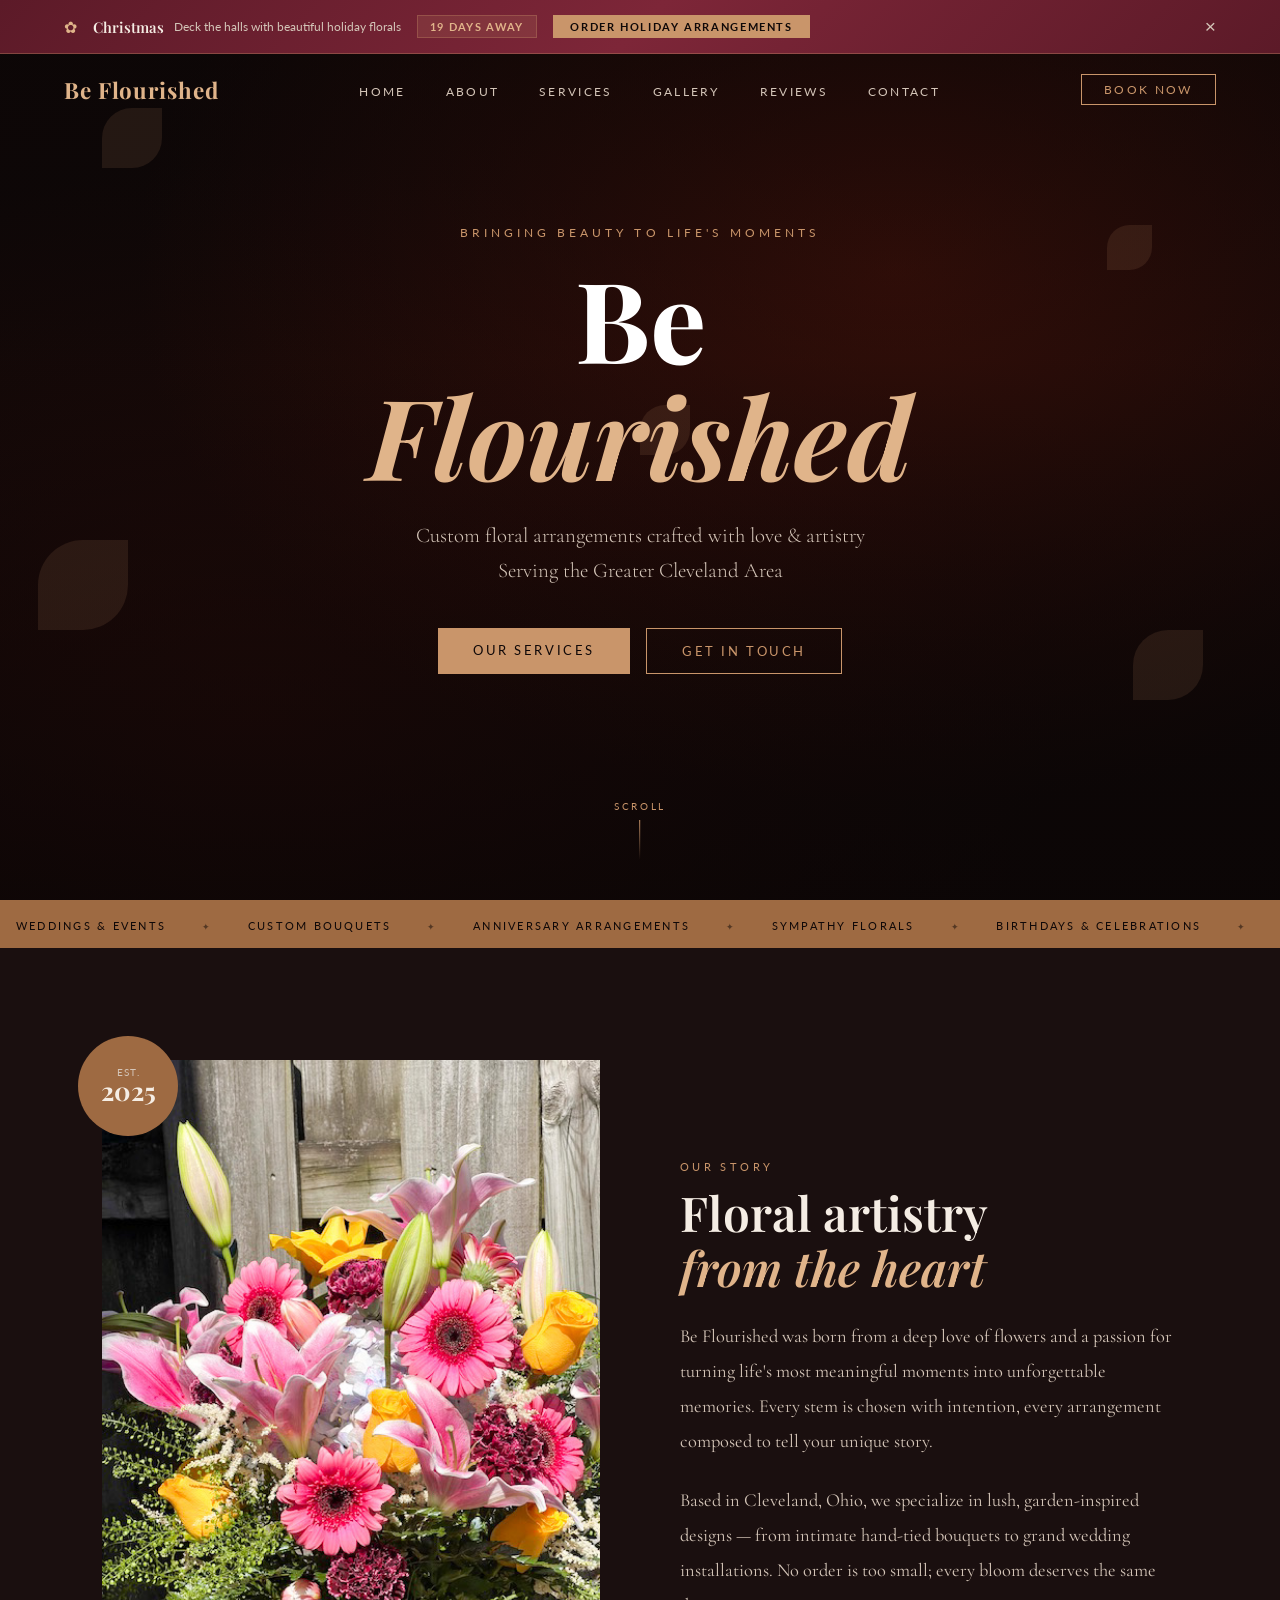
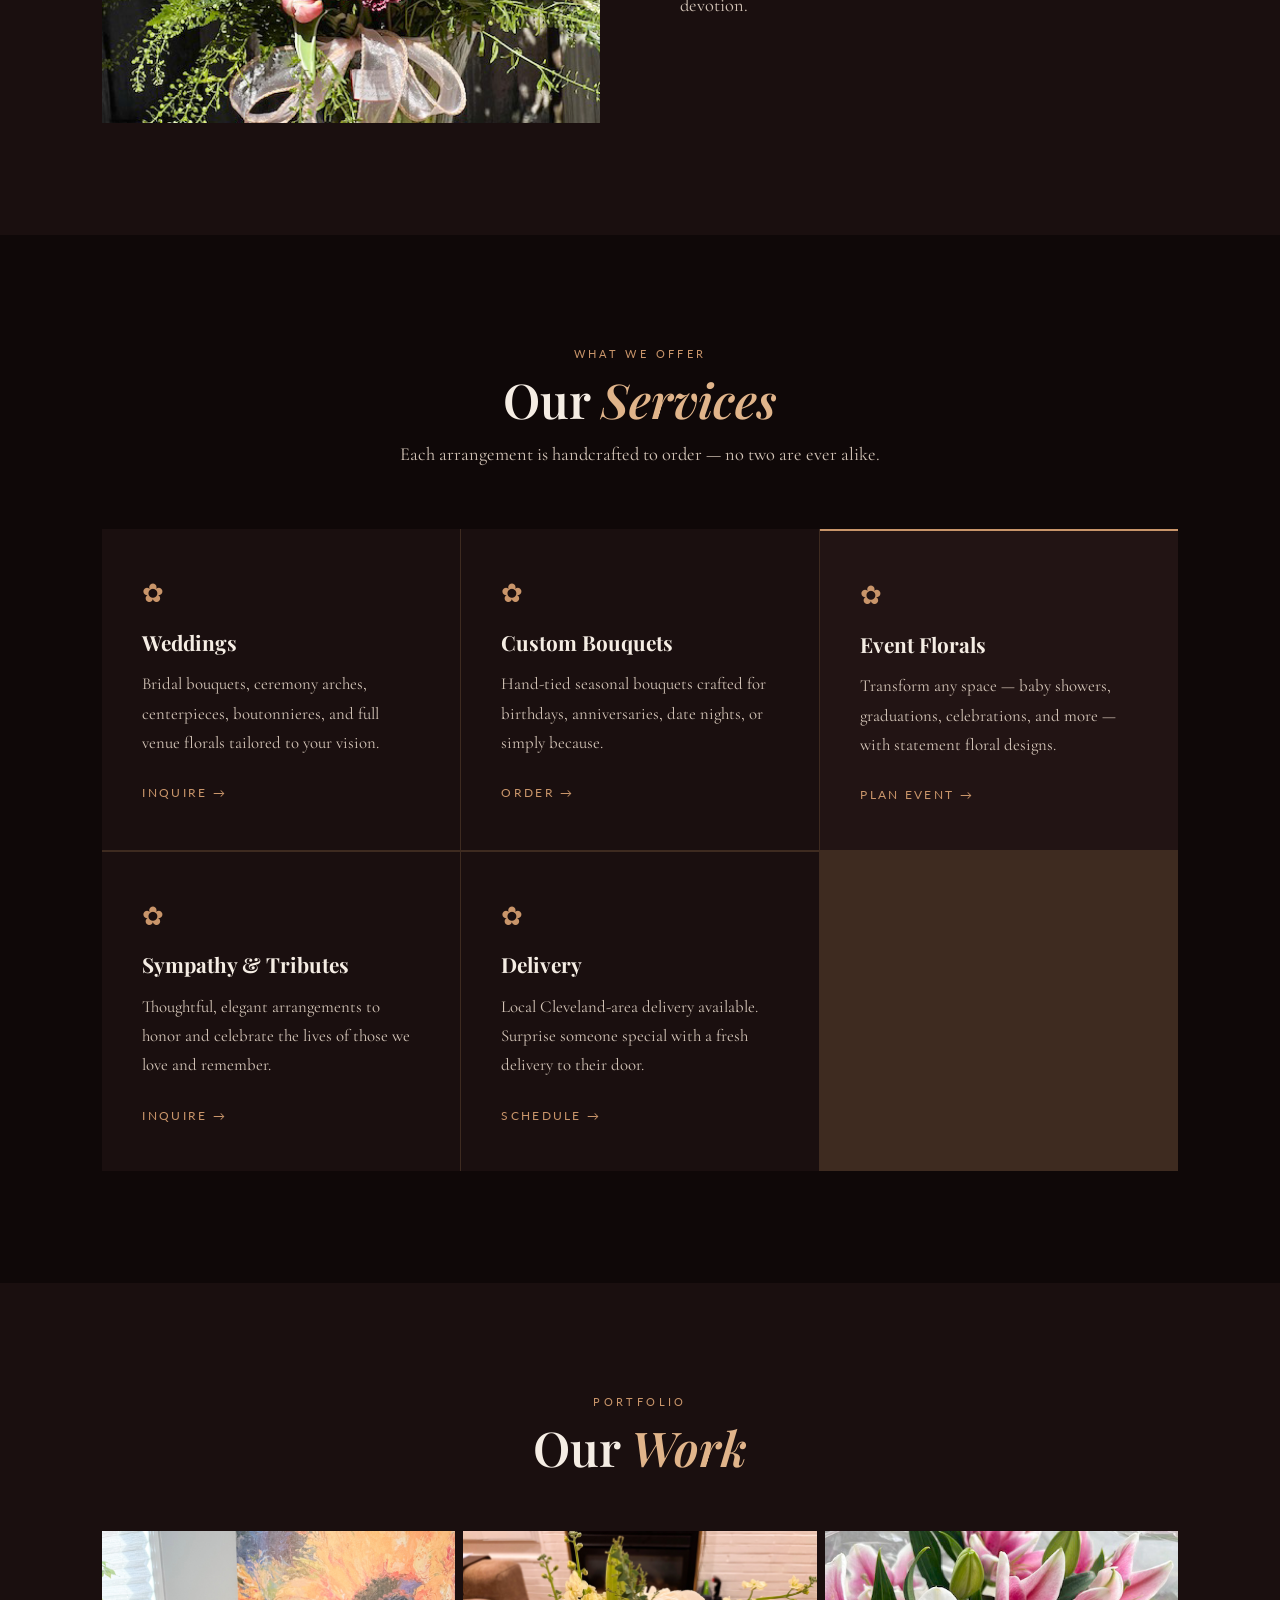
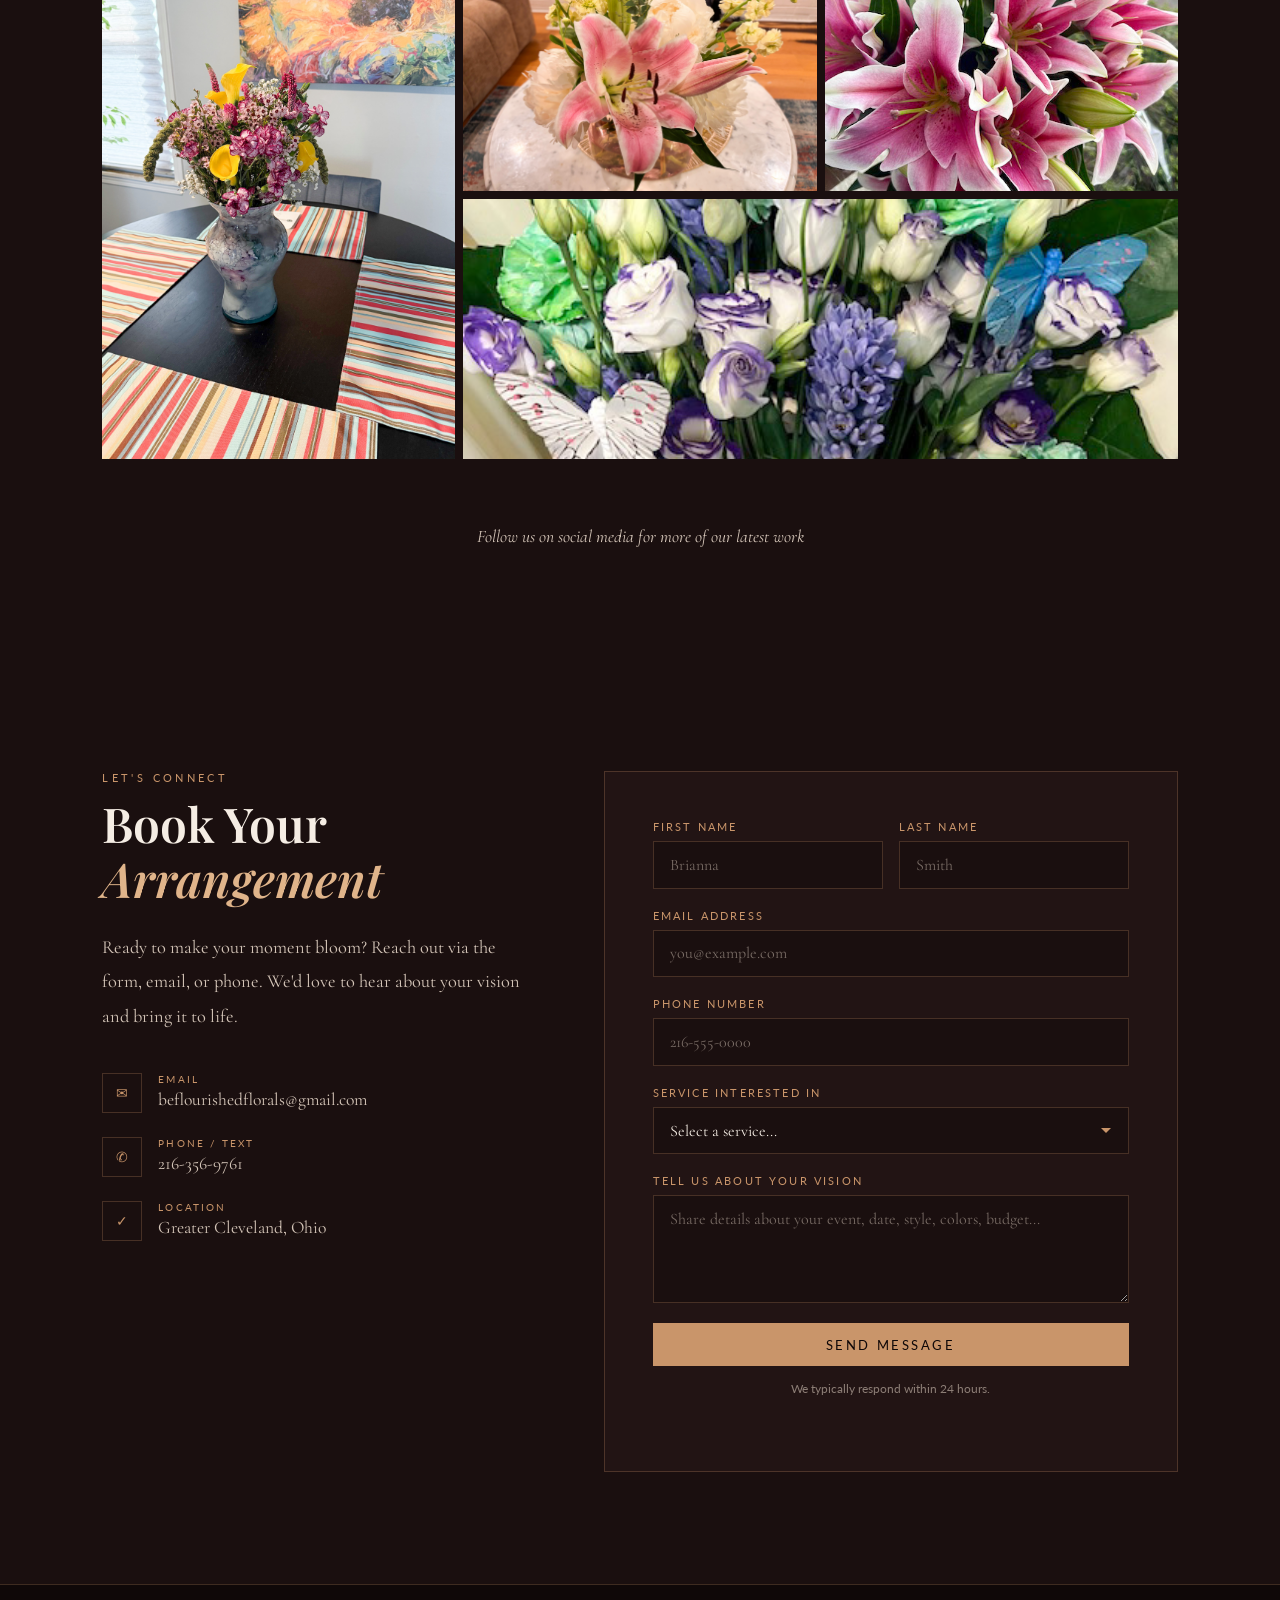
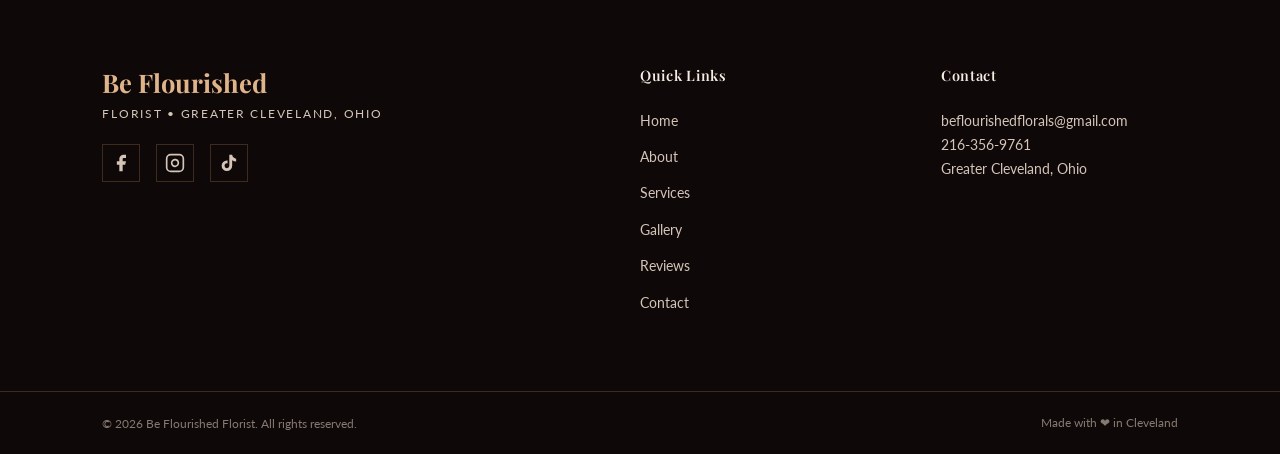
==== index.html @ 03f854ac "Use uploaded photos as image sources in index.html Replaces broken Google Drive URLs with direct rep" ====
<!DOCTYPE html>
<html lang="en">
<head>
  <meta charset="UTF-8" />
  <meta name="viewport" content="width=device-width, initial-scale=1.0" />
  <title>Be Flourished | Florist</title>
  <link rel="preconnect" href="https://fonts.googleapis.com" />
  <link rel="preconnect" href="https://fonts.gstatic.com" crossorigin />
  <link href="https://fonts.googleapis.com/css2?family=Playfair+Display:ital,wght@0,400;0,600;0,700;1,400;1,600&family=Cormorant+Garamond:ital,wght@0,300;0,400;0,500;1,300;1,400&family=Lato:wght@300;400&display=swap" rel="stylesheet" />
  <link rel="stylesheet" href="styles.css" />
</head>
<body>

  <!-- Seasonal Holiday Banner -->
  <div class="seasonal-banner" id="seasonalBanner">
    <div class="banner-inner">
      <span class="banner-bloom">&#10047;</span>
      <div class="banner-text">
        <strong class="banner-occasion" id="bannerOccasion"></strong>
        <span class="banner-tagline" id="bannerTagline"></span>
      </div>
      <span class="banner-countdown" id="bannerCountdown"></span>
      <a href="#contact" class="banner-cta" id="bannerCta">Order Now</a>
    </div>
    <button class="banner-dismiss" id="bannerDismiss" aria-label="Dismiss">&times;</button>
  </div>

  <!-- Navigation -->
  <nav class="nav" id="navbar">
    <div class="nav-logo">Be Flourished</div>
    <ul class="nav-links">
      <li><a href="#home">Home</a></li>
      <li><a href="#about">About</a></li>
      <li><a href="#services">Services</a></li>
      <li><a href="#gallery">Gallery</a></li>
      <li><a href="#reviews">Reviews</a></li>
      <li><a href="#contact">Contact</a></li>
    </ul>
    <a href="#contact" class="nav-cta">Book Now</a>
    <button class="nav-hamburger" id="hamburger" aria-label="Open menu">
      <span></span><span></span><span></span>
    </button>
  </nav>

  <!-- Mobile Menu -->
  <div class="mobile-menu" id="mobileMenu">
    <button class="mobile-close" id="mobileClose">&times;</button>
    <ul>
      <li><a href="#home" class="mobile-link">Home</a></li>
      <li><a href="#about" class="mobile-link">About</a></li>
      <li><a href="#services" class="mobile-link">Services</a></li>
      <li><a href="#gallery" class="mobile-link">Gallery</a></li>
      <li><a href="#reviews" class="mobile-link">Reviews</a></li>
      <li><a href="#contact" class="mobile-link">Contact</a></li>
    </ul>
    <a href="#contact" class="btn-primary mobile-link">Book Now</a>
  </div>

  <!-- Hero Section -->
  <section class="hero" id="home">
    <div class="hero-overlay"></div>
    <div class="hero-petals">
      <div class="petal p1"></div>
      <div class="petal p2"></div>
      <div class="petal p3"></div>
      <div class="petal p4"></div>
      <div class="petal p5"></div>
    </div>
    <div class="hero-content">
      <p class="hero-tagline">Bringing beauty to life's moments</p>
      <h1 class="hero-title">Be<br /><em>Flourished</em></h1>
      <p class="hero-sub">Custom floral arrangements crafted with love &amp; artistry<br />Serving the Greater Cleveland Area</p>
      <div class="hero-buttons">
        <a href="#services" class="btn-primary">Our Services</a>
        <a href="#contact" class="btn-outline">Get in Touch</a>
      </div>
    </div>
    <div class="hero-scroll">
      <span>Scroll</span>
      <div class="hero-scroll-line"></div>
    </div>
  </section>

  <!-- Marquee Banner -->
  <div class="marquee-wrap">
    <div class="marquee-track">
      <span>Weddings &amp; Events</span>
      <span class="marquee-dot">&#10022;</span>
      <span>Custom Bouquets</span>
      <span class="marquee-dot">&#10022;</span>
      <span>Anniversary Arrangements</span>
      <span class="marquee-dot">&#10022;</span>
      <span>Sympathy Florals</span>
      <span class="marquee-dot">&#10022;</span>
      <span>Birthdays &amp; Celebrations</span>
      <span class="marquee-dot">&#10022;</span>
      <span>Weddings &amp; Events</span>
      <span class="marquee-dot">&#10022;</span>
      <span>Custom Bouquets</span>
      <span class="marquee-dot">&#10022;</span>
      <span>Anniversary Arrangements</span>
      <span class="marquee-dot">&#10022;</span>
      <span>Sympathy Florals</span>
      <span class="marquee-dot">&#10022;</span>
      <span>Birthdays &amp; Celebrations</span>
      <span class="marquee-dot">&#10022;</span>
    </div>
  </div>

  <!-- About Section -->
  <section class="about" id="about">
    <div class="about-image-col">
      <div class="about-img-frame">
        <img
          src="IMG_8495.jpg"
          alt="Pink stargazer lily and white peonies centerpiece"
          loading="lazy"
        />
        <div class="about-img-accent"></div>
      </div>
      <div class="about-badge">
        <span class="badge-num">Est.</span>
        <span class="badge-year">2025</span>
      </div>
    </div>
    <div class="about-text-col">
      <p class="section-eyebrow">Our Story</p>
      <h2 class="section-title">Floral artistry<br /><em>from the heart</em></h2>
      <p class="about-body">
        Be Flourished was born from a deep love of flowers and a passion for turning life's most meaningful moments into unforgettable memories. Every stem is chosen with intention, every arrangement composed to tell your unique story.
      </p>
      <p class="about-body">
        Based in Cleveland, Ohio, we specialize in lush, garden-inspired designs — from intimate hand-tied bouquets to grand wedding installations. No order is too small; every bloom deserves the same devotion.
      </p>
    </div>
  </section>

  <!-- Services Section -->
  <section class="services" id="services">
    <div class="services-header">
      <p class="section-eyebrow">What We Offer</p>
      <h2 class="section-title">Our <em>Services</em></h2>
      <p class="services-subtitle">Each arrangement is handcrafted to order — no two are ever alike.</p>
    </div>
    <div class="services-grid">
      <div class="service-card">
        <div class="service-icon">&#10047;</div>
        <h3>Weddings</h3>
        <p>Bridal bouquets, ceremony arches, centerpieces, boutonnieres, and full venue florals tailored to your vision.</p>
        <a href="#contact" class="service-link">Inquire &rarr;</a>
      </div>
      <div class="service-card">
        <div class="service-icon">&#10047;</div>
        <h3>Custom Bouquets</h3>
        <p>Hand-tied seasonal bouquets crafted for birthdays, anniversaries, date nights, or simply because.</p>
        <a href="#contact" class="service-link">Order &rarr;</a>
      </div>
      <div class="service-card featured-card">
        <div class="service-icon">&#10047;</div>
        <h3>Event Florals</h3>
        <p>Transform any space — baby showers, graduations, celebrations, and more — with statement floral designs.</p>
        <a href="#contact" class="service-link">Plan Event &rarr;</a>
      </div>
      <div class="service-card">
        <div class="service-icon">&#10047;</div>
        <h3>Sympathy &amp; Tributes</h3>
        <p>Thoughtful, elegant arrangements to honor and celebrate the lives of those we love and remember.</p>
        <a href="#contact" class="service-link">Inquire &rarr;</a>
      </div>
      <div class="service-card">
        <div class="service-icon">&#10047;</div>
        <h3>Delivery</h3>
        <p>Local Cleveland-area delivery available. Surprise someone special with a fresh delivery to their door.</p>
        <a href="#contact" class="service-link">Schedule &rarr;</a>
      </div>
    </div>
  </section>

  <!-- Gallery Section -->
  <section class="gallery" id="gallery">
    <div class="gallery-header">
      <p class="section-eyebrow">Portfolio</p>
      <h2 class="section-title">Our <em>Work</em></h2>
    </div>
    <div class="gallery-grid">
      <div class="gallery-item gi-large">
        <img src="IMG_8777.jpg" alt="Beautiful floral arrangement" loading="lazy" />
        <div class="gallery-overlay"><span>Custom Arrangement</span></div>
      </div>
      <div class="gallery-item">
        <img src="IMG_0284.jpg" alt="Beautiful floral arrangement" loading="lazy" />
        <div class="gallery-overlay"><span>Custom Bouquet</span></div>
      </div>
      <div class="gallery-item">
        <img src="IMG_8448.jpg" alt="Beautiful floral arrangement" loading="lazy" />
        <div class="gallery-overlay"><span>Custom Arrangement</span></div>
      </div>
      <div class="gallery-item gi-wide">
        <img src="IMG_8155.jpg" alt="Beautiful floral arrangement" loading="lazy" />
        <div class="gallery-overlay"><span>Event Florals</span></div>
      </div>
      <div class="gallery-item">
        <img src="https://images.unsplash.com/photo-1490750967868-88df5691cc17?w=600&q=80" alt="Elegant rose bouquet" loading="lazy" />
        <div class="gallery-overlay"><span>Rose Bouquet</span></div>
      </div>
      <div class="gallery-item">
        <img src="https://images.unsplash.com/photo-1453728013993-6d66e9c9123a?w=600&q=80" alt="Seasonal floral arrangement" loading="lazy" />
        <div class="gallery-overlay"><span>Seasonal Florals</span></div>
      </div>
    </div>
    <p class="gallery-cta-text">Follow us on social media for more of our latest work</p>
  </section>

  <!-- Reviews Section — hidden until JSONbin returns ≥1 review -->
  <section class="reviews-section" id="reviews" style="display:none">
    <div class="reviews-section-header">
      <p class="section-eyebrow">From Our Customers</p>
      <h2 class="section-title">What Our Customers <em>Say</em></h2>
    </div>
    <div class="reviews-loading" id="reviewsLoading">Loading reviews...</div>
    <div class="reviews-pub-grid" id="reviewsGrid"></div>
  </section>


  <!-- Contact Section -->
  <section class="contact" id="contact">
    <div class="contact-left">
      <p class="section-eyebrow">Let's Connect</p>
      <h2 class="section-title">Book Your<br /><em>Arrangement</em></h2>
      <p class="contact-body">
        Ready to make your moment bloom? Reach out via the form, email, or phone. We'd love to hear about your vision and bring it to life.
      </p>
      <div class="contact-info">
        <div class="contact-item">
          <div class="contact-icon">&#9993;</div>
          <div>
            <span class="contact-label">Email</span>
            <a href="mailto:beflourishedflorals@gmail.com" class="contact-value">beflourishedflorals@gmail.com</a>
          </div>
        </div>
        <div class="contact-item">
          <div class="contact-icon">&#9990;</div>
          <div>
            <span class="contact-label">Phone / Text</span>
            <a href="tel:2163569761" class="contact-value">216-356-9761</a>
          </div>
        </div>
        <div class="contact-item">
          <div class="contact-icon">&#10003;</div>
          <div>
            <span class="contact-label">Location</span>
            <span class="contact-value">Greater Cleveland, Ohio</span>
          </div>
        </div>
      </div>
    </div>
    <div class="contact-right">
      <form class="contact-form" id="contactForm" data-formspree-id="xeevnpgd">
        <div class="form-row">
          <div class="form-group">
            <label for="firstName">First Name</label>
            <input type="text" id="firstName" name="firstName" placeholder="Brianna" required />
          </div>
          <div class="form-group">
            <label for="lastName">Last Name</label>
            <input type="text" id="lastName" name="lastName" placeholder="Smith" required />
          </div>
        </div>
        <div class="form-group">
          <label for="email">Email Address</label>
          <input type="email" id="email" name="email" placeholder="you@example.com" required />
        </div>
        <div class="form-group">
          <label for="phone">Phone Number</label>
          <input type="tel" id="phone" name="phone" placeholder="216-555-0000" />
        </div>
        <div class="form-group">
          <label for="service">Service Interested In</label>
          <select id="service" name="service">
            <option value="">Select a service...</option>
            <option>Wedding Florals</option>
            <option>Custom Bouquet</option>
            <option>Event Florals</option>
            <option>Sympathy &amp; Tributes</option>
            <option>Delivery</option>
            <option>Other</option>
          </select>
        </div>
        <div class="form-group">
          <label for="message">Tell Us About Your Vision</label>
          <textarea id="message" name="message" rows="4" placeholder="Share details about your event, date, style, colors, budget..."></textarea>
        </div>
        <button type="submit" class="btn-primary btn-full" id="submitBtn">Send Message</button>
        <p class="form-note">We typically respond within 24 hours.</p>
        <p class="form-error" id="formError"></p>
      </form>
      <div class="form-success" id="formSuccess">
        <div class="success-icon">&#10003;</div>
        <h3>Message Sent!</h3>
        <p>Thank you for reaching out. We'll be in touch within 24 hours to discuss your beautiful arrangement.</p>
      </div>
    </div>
  </section>

  <!-- Footer -->
  <footer class="footer">
    <div class="footer-top">
      <div class="footer-brand">
        <div class="footer-logo">Be Flourished</div>
        <p class="footer-tagline">Florist &bull; Greater Cleveland, Ohio</p>
        <div class="footer-social">
          <a href="https://www.facebook.com/share/1awDu8sUa6/?mibextid=wwXIfr" target="_blank" rel="noopener" aria-label="Facebook">
            <svg viewBox="0 0 24 24" fill="currentColor" width="20" height="20"><path d="M18 2h-3a5 5 0 0 0-5 5v3H7v4h3v8h4v-8h3l1-4h-4V7a1 1 0 0 1 1-1h3z"/></svg>
          </a>
          <a href="https://www.instagram.com/beflourishedflorals" target="_blank" rel="noopener" aria-label="Instagram">
            <svg viewBox="0 0 24 24" fill="none" stroke="currentColor" stroke-width="2" width="20" height="20"><rect x="2" y="2" width="20" height="20" rx="5" ry="5"/><path d="M16 11.37A4 4 0 1 1 12.63 8 4 4 0 0 1 16 11.37z"/><line x1="17.5" y1="6.5" x2="17.51" y2="6.5"/></svg>
          </a>
          <a href="https://www.tiktok.com/@beflourishedflorals?_r=1&_t=ZP-95okOSLj86Y" target="_blank" rel="noopener" aria-label="TikTok">
            <svg viewBox="0 0 24 24" fill="currentColor" width="20" height="20"><path d="M19.59 6.69a4.83 4.83 0 0 1-3.77-4.25V2h-3.45v13.67a2.89 2.89 0 0 1-2.88 2.5 2.89 2.89 0 0 1-2.89-2.89 2.89 2.89 0 0 1 2.89-2.89c.28 0 .54.04.79.1V9.01a6.33 6.33 0 0 0-.79-.05 6.34 6.34 0 0 0-6.34 6.34 6.34 6.34 0 0 0 6.34 6.34 6.34 6.34 0 0 0 6.33-6.34V8.69a8.18 8.18 0 0 0 4.78 1.52V6.75a4.85 4.85 0 0 1-1.01-.06z"/></svg>
          </a>
        </div>
      </div>
      <div class="footer-links">
        <h4>Quick Links</h4>
        <ul>
          <li><a href="#home">Home</a></li>
          <li><a href="#about">About</a></li>
          <li><a href="#services">Services</a></li>
          <li><a href="#gallery">Gallery</a></li>
          <li><a href="#reviews">Reviews</a></li>
          <li><a href="#contact">Contact</a></li>
        </ul>
      </div>
      <div class="footer-contact">
        <h4>Contact</h4>
        <p><a href="mailto:beflourishedflorals@gmail.com">beflourishedflorals@gmail.com</a></p>
        <p><a href="tel:2163569761">216-356-9761</a></p>
        <p>Greater Cleveland, Ohio</p>
      </div>
    </div>
    <div class="footer-bottom">
      <p>&copy; 2026 Be Flourished Florist. All rights reserved.</p>
      <p>Made with &#10084; in Cleveland</p>
    </div>
  </footer>

  <script src="script.js"></script>
</body>
</html>
---- styles.css ----
/* ============================================================
   BE FLOURISHED — Florist Website
   Color palette from business card: dark moody background,
   rose-gold/copper accents, warm cream text
   ============================================================ */

:root {
  --bg:        #0f0808;
  --bg2:       #1a0f0f;
  --bg3:       #221414;
  --gold:      #c9956a;
  --gold-lt:   #e0b48a;
  --gold-dk:   #9e6a42;
  --cream:     #f5ede4;
  --cream-dk:  #d4c5b8;
  --white:     #ffffff;
  --border:    rgba(201,149,106,0.25);
  --radius:    4px;
  --transition: 0.35s ease;
}

*, *::before, *::after { box-sizing: border-box; margin: 0; padding: 0; }

html { scroll-behavior: smooth; }

body {
  font-family: 'Lato', sans-serif;
  background: var(--bg);
  color: var(--cream);
  overflow-x: hidden;
}

img { display: block; width: 100%; height: 100%; object-fit: cover; }

a { color: inherit; text-decoration: none; }

/* ── Typography helpers ── */
.section-eyebrow {
  font-family: 'Lato', sans-serif;
  font-size: 0.7rem;
  font-weight: 400;
  letter-spacing: 0.3em;
  text-transform: uppercase;
  color: var(--gold);
  margin-bottom: 0.75rem;
}

.section-title {
  font-family: 'Playfair Display', serif;
  font-size: clamp(2rem, 4vw, 3rem);
  font-weight: 600;
  color: var(--cream);
  line-height: 1.15;
}

.section-title em {
  font-style: italic;
  color: var(--gold-lt);
}

/* ── Buttons ── */
.btn-primary {
  display: inline-block;
  padding: 0.85rem 2.2rem;
  background: var(--gold);
  color: var(--bg);
  font-family: 'Lato', sans-serif;
  font-size: 0.8rem;
  font-weight: 400;
  letter-spacing: 0.2em;
  text-transform: uppercase;
  border: none;
  cursor: pointer;
  transition: background var(--transition), transform var(--transition);
}

.btn-primary:hover {
  background: var(--gold-lt);
  transform: translateY(-2px);
}

.btn-outline {
  display: inline-block;
  padding: 0.85rem 2.2rem;
  border: 1px solid var(--gold);
  color: var(--gold);
  font-family: 'Lato', sans-serif;
  font-size: 0.8rem;
  font-weight: 400;
  letter-spacing: 0.2em;
  text-transform: uppercase;
  transition: background var(--transition), color var(--transition), transform var(--transition);
}

.btn-outline:hover {
  background: var(--gold);
  color: var(--bg);
  transform: translateY(-2px);
}

.btn-full { width: 100%; text-align: center; }

/* ============================================================
   SEASONAL HOLIDAY BANNER
   ============================================================ */
.seasonal-banner {
  position: fixed;
  top: -70px;
  left: 0; right: 0;
  z-index: 110;
  height: 54px;
  background: linear-gradient(135deg, #5c1a28 0%, #7d2638 50%, #5c1a28 100%);
  border-bottom: 1px solid rgba(201,149,106,0.35);
  display: flex;
  align-items: center;
  justify-content: space-between;
  padding: 0 5%;
  transition: top 0.5s cubic-bezier(0.34, 1.56, 0.64, 1);
}

.seasonal-banner.show { top: 0; }

/* When banner is visible, push nav down */
.has-banner .nav { top: 54px; }

.banner-inner {
  display: flex;
  align-items: center;
  gap: 1rem;
  flex: 1;
  overflow: hidden;
}

.banner-bloom {
  color: var(--gold-lt);
  font-size: 1rem;
  flex-shrink: 0;
  animation: gentlePulse 3s ease-in-out infinite;
}

@keyframes gentlePulse {
  0%, 100% { transform: scale(1); opacity: 1; }
  50%       { transform: scale(1.2); opacity: 0.8; }
}

.banner-text {
  display: flex;
  align-items: center;
  gap: 0.6rem;
  overflow: hidden;
  white-space: nowrap;
}

.banner-occasion {
  font-family: 'Playfair Display', serif;
  font-size: 0.92rem;
  font-weight: 600;
  color: var(--cream);
}

.banner-tagline {
  font-size: 0.75rem;
  color: var(--cream-dk);
  white-space: nowrap;
}

.banner-countdown {
  font-size: 0.7rem;
  font-weight: 700;
  letter-spacing: 0.12em;
  text-transform: uppercase;
  color: var(--gold-lt);
  background: rgba(201,149,106,0.15);
  padding: 0.25rem 0.75rem;
  border: 1px solid rgba(201,149,106,0.3);
  white-space: nowrap;
  flex-shrink: 0;
}

.banner-cta {
  display: inline-block;
  padding: 0.3rem 1.1rem;
  background: var(--gold);
  color: var(--bg);
  font-size: 0.68rem;
  font-weight: 700;
  letter-spacing: 0.15em;
  text-transform: uppercase;
  white-space: nowrap;
  flex-shrink: 0;
  transition: background 0.2s;
}
.banner-cta:hover { background: var(--gold-lt); }

.banner-dismiss {
  background: none;
  border: none;
  color: var(--cream-dk);
  font-size: 1.2rem;
  cursor: pointer;
  padding: 0 0 0 1rem;
  line-height: 1;
  flex-shrink: 0;
  transition: color 0.2s;
}
.banner-dismiss:hover { color: var(--cream); }

@media (max-width: 600px) {
  .banner-tagline { display: none; }
  .banner-text { gap: 0; }
  .seasonal-banner { padding: 0 4%; gap: 0.5rem; }
  .banner-inner { gap: 0.6rem; }
}

/* ============================================================
   NAV
   ============================================================ */
.nav {
  position: fixed;
  top: 0; left: 0; right: 0;
  z-index: 100;
  display: flex;
  align-items: center;
  justify-content: space-between;
  padding: 1.25rem 5%;
  transition: background 0.4s, padding 0.4s, box-shadow 0.4s;
}

.nav.scrolled {
  background: rgba(10,5,5,0.95);
  backdrop-filter: blur(12px);
  padding: 0.9rem 5%;
  box-shadow: 0 2px 30px rgba(0,0,0,0.6);
}

.nav-logo {
  font-family: 'Playfair Display', serif;
  font-size: 1.4rem;
  font-weight: 700;
  color: var(--gold-lt);
  letter-spacing: 0.04em;
}

.nav-links {
  display: flex;
  list-style: none;
  gap: 2.5rem;
}

.nav-links a {
  font-size: 0.72rem;
  letter-spacing: 0.2em;
  text-transform: uppercase;
  color: var(--cream-dk);
  transition: color var(--transition);
}

.nav-links a:hover { color: var(--gold-lt); }

.nav-cta {
  font-size: 0.72rem;
  letter-spacing: 0.2em;
  text-transform: uppercase;
  color: var(--gold);
  border: 1px solid var(--gold);
  padding: 0.5rem 1.4rem;
  transition: background var(--transition), color var(--transition);
}

.nav-cta:hover { background: var(--gold); color: var(--bg); }

.nav-hamburger {
  display: none;
  flex-direction: column;
  gap: 5px;
  background: none;
  border: none;
  cursor: pointer;
  padding: 4px;
}

.nav-hamburger span {
  display: block;
  width: 24px;
  height: 1.5px;
  background: var(--cream);
  transition: transform 0.3s;
}

/* ── Mobile Menu ── */
.mobile-menu {
  position: fixed;
  inset: 0;
  z-index: 200;
  background: var(--bg2);
  display: flex;
  flex-direction: column;
  align-items: center;
  justify-content: center;
  gap: 2rem;
  transform: translateX(100%);
  transition: transform 0.4s cubic-bezier(0.77,0,0.175,1);
}

.mobile-menu.open { transform: translateX(0); }

.mobile-menu ul { list-style: none; text-align: center; }

.mobile-menu ul li { margin-bottom: 1.8rem; }

.mobile-link {
  font-family: 'Playfair Display', serif;
  font-size: 1.6rem;
  color: var(--cream);
  transition: color var(--transition);
}

.mobile-link:hover { color: var(--gold-lt); }

.mobile-close {
  position: absolute;
  top: 1.5rem; right: 2rem;
  background: none;
  border: none;
  font-size: 2rem;
  color: var(--cream-dk);
  cursor: pointer;
}

/* ============================================================
   HERO
   ============================================================ */
.hero {
  position: relative;
  min-height: 100vh;
  display: flex;
  align-items: center;
  justify-content: center;
  overflow: hidden;
  background:
    radial-gradient(ellipse at 70% 30%, rgba(80,20,10,0.7) 0%, transparent 60%),
    radial-gradient(ellipse at 20% 80%, rgba(60,15,10,0.5) 0%, transparent 55%),
    url('https://images.unsplash.com/photo-1487530811015-780780169993?w=1800&q=80') center/cover no-repeat;
}

.hero-overlay {
  position: absolute;
  inset: 0;
  background: linear-gradient(
    to bottom,
    rgba(10,5,5,0.55) 0%,
    rgba(10,5,5,0.2) 40%,
    rgba(10,5,5,0.75) 100%
  );
}

/* Decorative petals */
.hero-petals { position: absolute; inset: 0; pointer-events: none; }

.petal {
  position: absolute;
  border-radius: 50% 0;
  opacity: 0.12;
  background: var(--gold);
  animation: floatPetal 14s ease-in-out infinite alternate;
}

.p1 { width: 60px; height: 60px; top: 12%; left: 8%; animation-delay: 0s; }
.p2 { width: 90px; height: 90px; top: 60%; left: 3%; animation-delay: -3s; }
.p3 { width: 45px; height: 45px; top: 25%; right: 10%; animation-delay: -5s; }
.p4 { width: 70px; height: 70px; top: 70%; right: 6%; animation-delay: -8s; }
.p5 { width: 50px; height: 50px; top: 45%; left: 50%; animation-delay: -2s; }

@keyframes floatPetal {
  0%   { transform: translate(0, 0) rotate(0deg); }
  100% { transform: translate(20px, -30px) rotate(45deg); }
}

.hero-content {
  position: relative;
  z-index: 2;
  text-align: center;
  padding: 0 1.5rem;
  max-width: 700px;
}

.hero-tagline {
  font-size: 0.72rem;
  letter-spacing: 0.35em;
  text-transform: uppercase;
  color: var(--gold);
  margin-bottom: 1.2rem;
  opacity: 0;
  animation: fadeUp 1s 0.3s forwards;
}

.hero-title {
  font-family: 'Playfair Display', serif;
  font-size: clamp(3.5rem, 10vw, 7rem);
  font-weight: 700;
  line-height: 1.05;
  color: var(--white);
  margin-bottom: 1.5rem;
  opacity: 0;
  animation: fadeUp 1s 0.55s forwards;
}

.hero-title em {
  font-style: italic;
  color: var(--gold-lt);
}

.hero-sub {
  font-family: 'Cormorant Garamond', serif;
  font-size: clamp(1rem, 2.5vw, 1.3rem);
  font-weight: 300;
  color: var(--cream-dk);
  line-height: 1.7;
  margin-bottom: 2.5rem;
  opacity: 0;
  animation: fadeUp 1s 0.8s forwards;
}

.hero-buttons {
  display: flex;
  gap: 1rem;
  justify-content: center;
  flex-wrap: wrap;
  opacity: 0;
  animation: fadeUp 1s 1.05s forwards;
}

.hero-scroll {
  position: absolute;
  bottom: 2.5rem;
  left: 50%;
  transform: translateX(-50%);
  display: flex;
  flex-direction: column;
  align-items: center;
  gap: 0.5rem;
  z-index: 2;
  opacity: 0;
  animation: fadeIn 1s 1.5s forwards;
}

.hero-scroll span {
  font-size: 0.65rem;
  letter-spacing: 0.25em;
  text-transform: uppercase;
  color: var(--gold);
}

.hero-scroll-line {
  width: 1px;
  height: 40px;
  background: linear-gradient(to bottom, var(--gold), transparent);
  animation: scrollPulse 2s ease-in-out infinite;
}

@keyframes scrollPulse {
  0%, 100% { opacity: 0.4; transform: scaleY(1); }
  50%       { opacity: 1;   transform: scaleY(1.15); }
}

@keyframes fadeUp {
  from { opacity: 0; transform: translateY(30px); }
  to   { opacity: 1; transform: translateY(0); }
}

@keyframes fadeIn {
  from { opacity: 0; }
  to   { opacity: 1; }
}

/* ============================================================
   MARQUEE
   ============================================================ */
.marquee-wrap {
  overflow: hidden;
  background: var(--gold-dk);
  padding: 0.9rem 0;
  white-space: nowrap;
}

.marquee-track {
  display: inline-block;
  animation: marquee 28s linear infinite;
}

.marquee-track span {
  display: inline-block;
  font-size: 0.7rem;
  letter-spacing: 0.2em;
  text-transform: uppercase;
  color: var(--bg);
  font-weight: 400;
  padding: 0 1rem;
}

.marquee-dot { color: rgba(10,5,5,0.5) !important; font-size: 0.55rem !important; }

@keyframes marquee {
  from { transform: translateX(0); }
  to   { transform: translateX(-50%); }
}

/* ============================================================
   ABOUT
   ============================================================ */
.about {
  display: grid;
  grid-template-columns: 1fr 1fr;
  gap: 5rem;
  align-items: center;
  padding: 7rem 8%;
  background: var(--bg2);
}

.about-image-col { position: relative; }

.about-img-frame {
  position: relative;
  aspect-ratio: 3/4;
  overflow: hidden;
}

.about-img-frame img { transition: transform 0.8s ease; }

.about-img-frame:hover img { transform: scale(1.04); }

.about-img-accent {
  position: absolute;
  bottom: -1.5rem;
  right: -1.5rem;
  width: 60%;
  height: 60%;
  border: 1px solid var(--border);
  z-index: -1;
}

.about-badge {
  position: absolute;
  top: -1.5rem;
  left: -1.5rem;
  width: 100px;
  height: 100px;
  background: var(--gold-dk);
  display: flex;
  flex-direction: column;
  align-items: center;
  justify-content: center;
  border-radius: 50%;
}

.badge-num {
  font-size: 0.6rem;
  letter-spacing: 0.15em;
  text-transform: uppercase;
  color: var(--cream-dk);
}

.badge-year {
  font-family: 'Playfair Display', serif;
  font-size: 1.6rem;
  font-weight: 700;
  color: var(--cream);
  line-height: 1;
}

.about-body {
  font-family: 'Cormorant Garamond', serif;
  font-size: 1.15rem;
  line-height: 1.9;
  color: var(--cream-dk);
  margin-top: 1.5rem;
}


/* ============================================================
   SERVICES
   ============================================================ */
.services {
  padding: 7rem 8%;
  background: var(--bg);
}

.services-header {
  text-align: center;
  margin-bottom: 4rem;
}

.services-subtitle {
  font-family: 'Cormorant Garamond', serif;
  font-size: 1.15rem;
  color: var(--cream-dk);
  margin-top: 1rem;
}

.services-grid {
  display: grid;
  grid-template-columns: repeat(3, 1fr);
  gap: 1.5px;
  background: var(--border);
}

.service-card {
  background: var(--bg2);
  padding: 3rem 2.5rem;
  transition: background var(--transition), transform var(--transition);
  position: relative;
  overflow: hidden;
}

.service-card::before {
  content: '';
  position: absolute;
  bottom: 0; left: 0; right: 0;
  height: 2px;
  background: var(--gold);
  transform: scaleX(0);
  transition: transform var(--transition);
  transform-origin: left;
}

.service-card:hover::before { transform: scaleX(1); }

.service-card:hover { background: var(--bg3); }

.featured-card {
  background: var(--bg3);
  border-top: 2px solid var(--gold);
}

.service-icon {
  font-size: 1.6rem;
  color: var(--gold);
  margin-bottom: 1.2rem;
}

.service-card h3 {
  font-family: 'Playfair Display', serif;
  font-size: 1.3rem;
  color: var(--cream);
  margin-bottom: 0.85rem;
}

.service-card p {
  font-family: 'Cormorant Garamond', serif;
  font-size: 1.05rem;
  line-height: 1.75;
  color: var(--cream-dk);
  margin-bottom: 1.5rem;
}

.service-link {
  font-size: 0.72rem;
  letter-spacing: 0.2em;
  text-transform: uppercase;
  color: var(--gold);
  transition: color var(--transition), letter-spacing var(--transition);
}

.service-link:hover { color: var(--gold-lt); letter-spacing: 0.3em; }

/* ============================================================
   GALLERY
   ============================================================ */
.gallery {
  padding: 7rem 8%;
  background: var(--bg2);
}

.gallery-header {
  text-align: center;
  margin-bottom: 3.5rem;
}

.gallery-grid {
  display: grid;
  grid-template-columns: repeat(3, 1fr);
  grid-template-rows: 260px 260px;
  gap: 8px;
}

.gallery-item {
  position: relative;
  overflow: hidden;
  cursor: pointer;
}

.gallery-item img {
  transition: transform 0.7s ease;
}

.gallery-item:hover img { transform: scale(1.07); }

.gi-large {
  grid-row: 1 / 3;
}

.gi-wide {
  grid-column: 2 / 4;
}

.gallery-overlay {
  position: absolute;
  inset: 0;
  background: linear-gradient(to top, rgba(10,5,5,0.75) 0%, transparent 50%);
  display: flex;
  align-items: flex-end;
  padding: 1.25rem;
  opacity: 0;
  transition: opacity var(--transition);
}

.gallery-item:hover .gallery-overlay { opacity: 1; }

.gallery-overlay span {
  font-size: 0.72rem;
  letter-spacing: 0.2em;
  text-transform: uppercase;
  color: var(--gold-lt);
}

.gallery-cta-text {
  text-align: center;
  margin-top: 2.5rem;
  font-family: 'Cormorant Garamond', serif;
  font-size: 1.1rem;
  color: var(--cream-dk);
  font-style: italic;
}


/* ============================================================
   CONTACT
   ============================================================ */
.contact {
  display: grid;
  grid-template-columns: 1fr 1fr;
  gap: 5rem;
  align-items: start;
  padding: 7rem 8%;
  background: var(--bg2);
}

.contact-body {
  font-family: 'Cormorant Garamond', serif;
  font-size: 1.15rem;
  line-height: 1.85;
  color: var(--cream-dk);
  margin-top: 1.5rem;
  margin-bottom: 2.5rem;
}

.contact-info { display: flex; flex-direction: column; gap: 1.5rem; }

.contact-item {
  display: flex;
  align-items: flex-start;
  gap: 1rem;
}

.contact-icon {
  width: 40px;
  height: 40px;
  border: 1px solid var(--border);
  display: flex;
  align-items: center;
  justify-content: center;
  color: var(--gold);
  font-size: 0.9rem;
  flex-shrink: 0;
}

.contact-label {
  display: block;
  font-size: 0.65rem;
  letter-spacing: 0.2em;
  text-transform: uppercase;
  color: var(--gold);
  margin-bottom: 0.25rem;
}

.contact-value {
  font-family: 'Cormorant Garamond', serif;
  font-size: 1.1rem;
  color: var(--cream-dk);
  transition: color var(--transition);
}

.contact-value:hover { color: var(--gold-lt); }

/* ── Form ── */
.contact-form, .form-success {
  background: var(--bg3);
  padding: 3rem;
  border: 1px solid var(--border);
}

.form-success { display: none; text-align: center; }

.form-success.show { display: block; }

.success-icon {
  font-size: 2.5rem;
  color: var(--gold);
  margin-bottom: 1rem;
}

.form-success h3 {
  font-family: 'Playfair Display', serif;
  font-size: 1.8rem;
  color: var(--cream);
  margin-bottom: 0.75rem;
}

.form-success p {
  font-family: 'Cormorant Garamond', serif;
  font-size: 1.1rem;
  color: var(--cream-dk);
  line-height: 1.75;
}

.form-row {
  display: grid;
  grid-template-columns: 1fr 1fr;
  gap: 1rem;
}

.form-group {
  display: flex;
  flex-direction: column;
  gap: 0.5rem;
  margin-bottom: 1.25rem;
}

.form-group label {
  font-size: 0.68rem;
  letter-spacing: 0.2em;
  text-transform: uppercase;
  color: var(--gold);
}

.form-group input,
.form-group select,
.form-group textarea {
  background: var(--bg2);
  border: 1px solid var(--border);
  color: var(--cream);
  font-family: 'Cormorant Garamond', serif;
  font-size: 1rem;
  padding: 0.8rem 1rem;
  outline: none;
  transition: border-color var(--transition);
  appearance: none;
  border-radius: 0;
}

.form-group select {
  cursor: pointer;
  background-image: url("data:image/svg+xml,%3Csvg xmlns='http://www.w3.org/2000/svg' width='12' height='12' viewBox='0 0 12 12'%3E%3Cpath fill='%23c9956a' d='M6 8L1 3h10z'/%3E%3C/svg%3E");
  background-repeat: no-repeat;
  background-position: right 1rem center;
  padding-right: 2.5rem;
}

.form-group select option { background: var(--bg2); }

.form-group input:focus,
.form-group select:focus,
.form-group textarea:focus {
  border-color: var(--gold);
}

.form-group input::placeholder,
.form-group textarea::placeholder { color: var(--cream-dk); opacity: 0.5; }

.form-group textarea { resize: vertical; }

.form-note {
  margin-top: 1rem;
  font-size: 0.72rem;
  text-align: center;
  color: var(--cream-dk);
  opacity: 0.6;
}

.form-error {
  margin-top: 0.75rem;
  font-size: 0.8rem;
  text-align: center;
  color: #e07070;
  min-height: 1.2em;
}

/* ============================================================
   FOOTER
   ============================================================ */
.footer {
  background: var(--bg);
  border-top: 1px solid var(--border);
}

.footer-top {
  display: grid;
  grid-template-columns: 2fr 1fr 1fr;
  gap: 4rem;
  padding: 5rem 8% 4rem;
}

.footer-logo {
  font-family: 'Playfair Display', serif;
  font-size: 1.6rem;
  font-weight: 700;
  color: var(--gold-lt);
  margin-bottom: 0.5rem;
}

.footer-tagline {
  font-size: 0.72rem;
  letter-spacing: 0.15em;
  text-transform: uppercase;
  color: var(--cream-dk);
  margin-bottom: 1.5rem;
}

.footer-social {
  display: flex;
  gap: 1rem;
}

.footer-social a {
  width: 38px;
  height: 38px;
  border: 1px solid var(--border);
  display: flex;
  align-items: center;
  justify-content: center;
  color: var(--cream-dk);
  transition: border-color var(--transition), color var(--transition);
}

.footer-social a:hover { border-color: var(--gold); color: var(--gold); }

.footer-links h4,
.footer-contact h4 {
  font-family: 'Playfair Display', serif;
  font-size: 0.9rem;
  font-weight: 600;
  color: var(--cream);
  margin-bottom: 1.5rem;
  letter-spacing: 0.05em;
}

.footer-links ul { list-style: none; }

.footer-links li { margin-bottom: 0.75rem; }

.footer-links a,
.footer-contact p,
.footer-contact a {
  font-size: 0.85rem;
  color: var(--cream-dk);
  transition: color var(--transition);
  line-height: 1.8;
}

.footer-links a:hover,
.footer-contact a:hover { color: var(--gold-lt); }

.footer-bottom {
  padding: 1.5rem 8%;
  border-top: 1px solid var(--border);
  display: flex;
  justify-content: space-between;
  align-items: center;
}

.footer-bottom p {
  font-size: 0.72rem;
  color: var(--cream-dk);
  opacity: 0.6;
}

/* ============================================================
   SCROLL ANIMATIONS (intersection observer driven)
   ============================================================ */
.reveal {
  opacity: 0;
  transform: translateY(28px);
  transition: opacity 0.7s ease, transform 0.7s ease;
}

.reveal.visible {
  opacity: 1;
  transform: translateY(0);
}

.reveal-delay-1 { transition-delay: 0.1s; }
.reveal-delay-2 { transition-delay: 0.2s; }
.reveal-delay-3 { transition-delay: 0.3s; }
.reveal-delay-4 { transition-delay: 0.4s; }
.reveal-delay-5 { transition-delay: 0.5s; }

/* ============================================================
   RESPONSIVE
   ============================================================ */
@media (max-width: 1024px) {
  .about {
    grid-template-columns: 1fr;
    gap: 3.5rem;
  }

  .about-image-col { max-width: 480px; margin: 0 auto; }

  .services-grid {
    grid-template-columns: repeat(2, 1fr);
  }

  .gallery-grid {
    grid-template-rows: 220px 220px;
  }

.contact {
    grid-template-columns: 1fr;
    gap: 4rem;
  }

  .footer-top {
    grid-template-columns: 1fr 1fr;
  }

  .footer-brand { grid-column: 1 / -1; }
}

@media (max-width: 768px) {
  .nav-links, .nav-cta { display: none; }
  .nav-hamburger { display: flex; }

  .services-grid {
    grid-template-columns: 1fr;
    background: none;
    gap: 1.5rem;
  }

  .service-card { border: 1px solid var(--border); }
  .featured-card { border-top: 2px solid var(--gold); }

  .gallery-grid {
    grid-template-columns: 1fr 1fr;
    grid-template-rows: repeat(4, 200px);
  }

  .gi-large { grid-row: unset; }
  .gi-wide  { grid-column: unset; }

  .form-row { grid-template-columns: 1fr; }

  .contact-form, .form-success { padding: 2rem 1.5rem; }

  .footer-top {
    grid-template-columns: 1fr;
    gap: 2.5rem;
    padding: 4rem 8% 3rem;
  }

  .footer-brand { grid-column: unset; }

  .footer-bottom {
    flex-direction: column;
    gap: 0.5rem;
    text-align: center;
  }
}

@media (max-width: 480px) {
  .about { padding: 5rem 6%; }
  .services { padding: 5rem 6%; }
  .gallery { padding: 5rem 6%; }
  .testimonials { padding: 5rem 6%; }
  .reviews-section { padding: 5rem 6%; }
  .contact { padding: 5rem 6%; }

.gallery-grid {
    grid-template-columns: 1fr;
    grid-template-rows: repeat(6, 220px);
  }

  .hero-buttons { flex-direction: column; align-items: center; }
}

/* ============================================================
   REVIEWS SECTION (homepage)
   ============================================================ */
.reviews-section {
  padding: 7rem 8%;
  background: var(--bg);
}

.reviews-section-header {
  text-align: center;
  margin-bottom: 4rem;
}

.reviews-loading {
  text-align: center;
  font-size: 0.8rem;
  color: var(--cream-dk);
  opacity: 0.4;
  letter-spacing: 0.12em;
  padding: 2rem 0;
}

.reviews-pub-grid {
  display: grid;
  grid-template-columns: repeat(auto-fill, minmax(300px, 1fr));
  gap: 1.5rem;
}

.review-card-pub {
  background: var(--bg2);
  border: 1px solid var(--border);
  padding: 2rem 2rem 1.75rem;
  display: flex;
  flex-direction: column;
  gap: 1rem;
  transition: border-color var(--transition), transform var(--transition);
}

.review-card-pub:hover {
  border-color: rgba(201,149,106,0.5);
  transform: translateY(-3px);
}

.rv-pub-stars {
  color: var(--gold);
  font-size: 1.05rem;
  letter-spacing: 0.1em;
  line-height: 1;
}

.rv-pub-stars .empty-star {
  color: var(--cream-dk);
  opacity: 0.25;
}

.rv-pub-text {
  font-family: 'Cormorant Garamond', serif;
  font-size: 1.08rem;
  line-height: 1.85;
  color: var(--cream-dk);
  font-style: italic;
  flex: 1;
}

.rv-pub-photo {
  width: 100%;
  aspect-ratio: 4/3;
  overflow: hidden;
  border: 1px solid var(--border);
}

.rv-pub-photo img {
  width: 100%;
  height: 100%;
  object-fit: cover;
  transition: transform 0.6s ease;
}

.review-card-pub:hover .rv-pub-photo img { transform: scale(1.04); }

.rv-pub-footer {
  display: flex;
  align-items: flex-end;
  justify-content: space-between;
  gap: 0.5rem;
  flex-wrap: wrap;
}

.rv-pub-customer {
  display: flex;
  flex-direction: column;
  gap: 0.2rem;
}

.rv-pub-name {
  font-size: 0.88rem;
  font-weight: 700;
  color: var(--cream);
}

.rv-pub-meta {
  font-size: 0.68rem;
  letter-spacing: 0.1em;
  text-transform: uppercase;
  color: var(--cream-dk);
  opacity: 0.6;
}

.rv-pub-badge {
  font-size: 0.6rem;
  font-weight: 700;
  letter-spacing: 0.08em;
  text-transform: uppercase;
  color: #6bbf8e;
  background: rgba(107,191,142,0.12);
  border: 1px solid rgba(107,191,142,0.25);
  padding: 0.2rem 0.6rem;
  white-space: nowrap;
}

@media (max-width: 768px) {
  .reviews-pub-grid {
    grid-template-columns: 1fr;
    max-width: 480px;
    margin: 0 auto;
  }
}
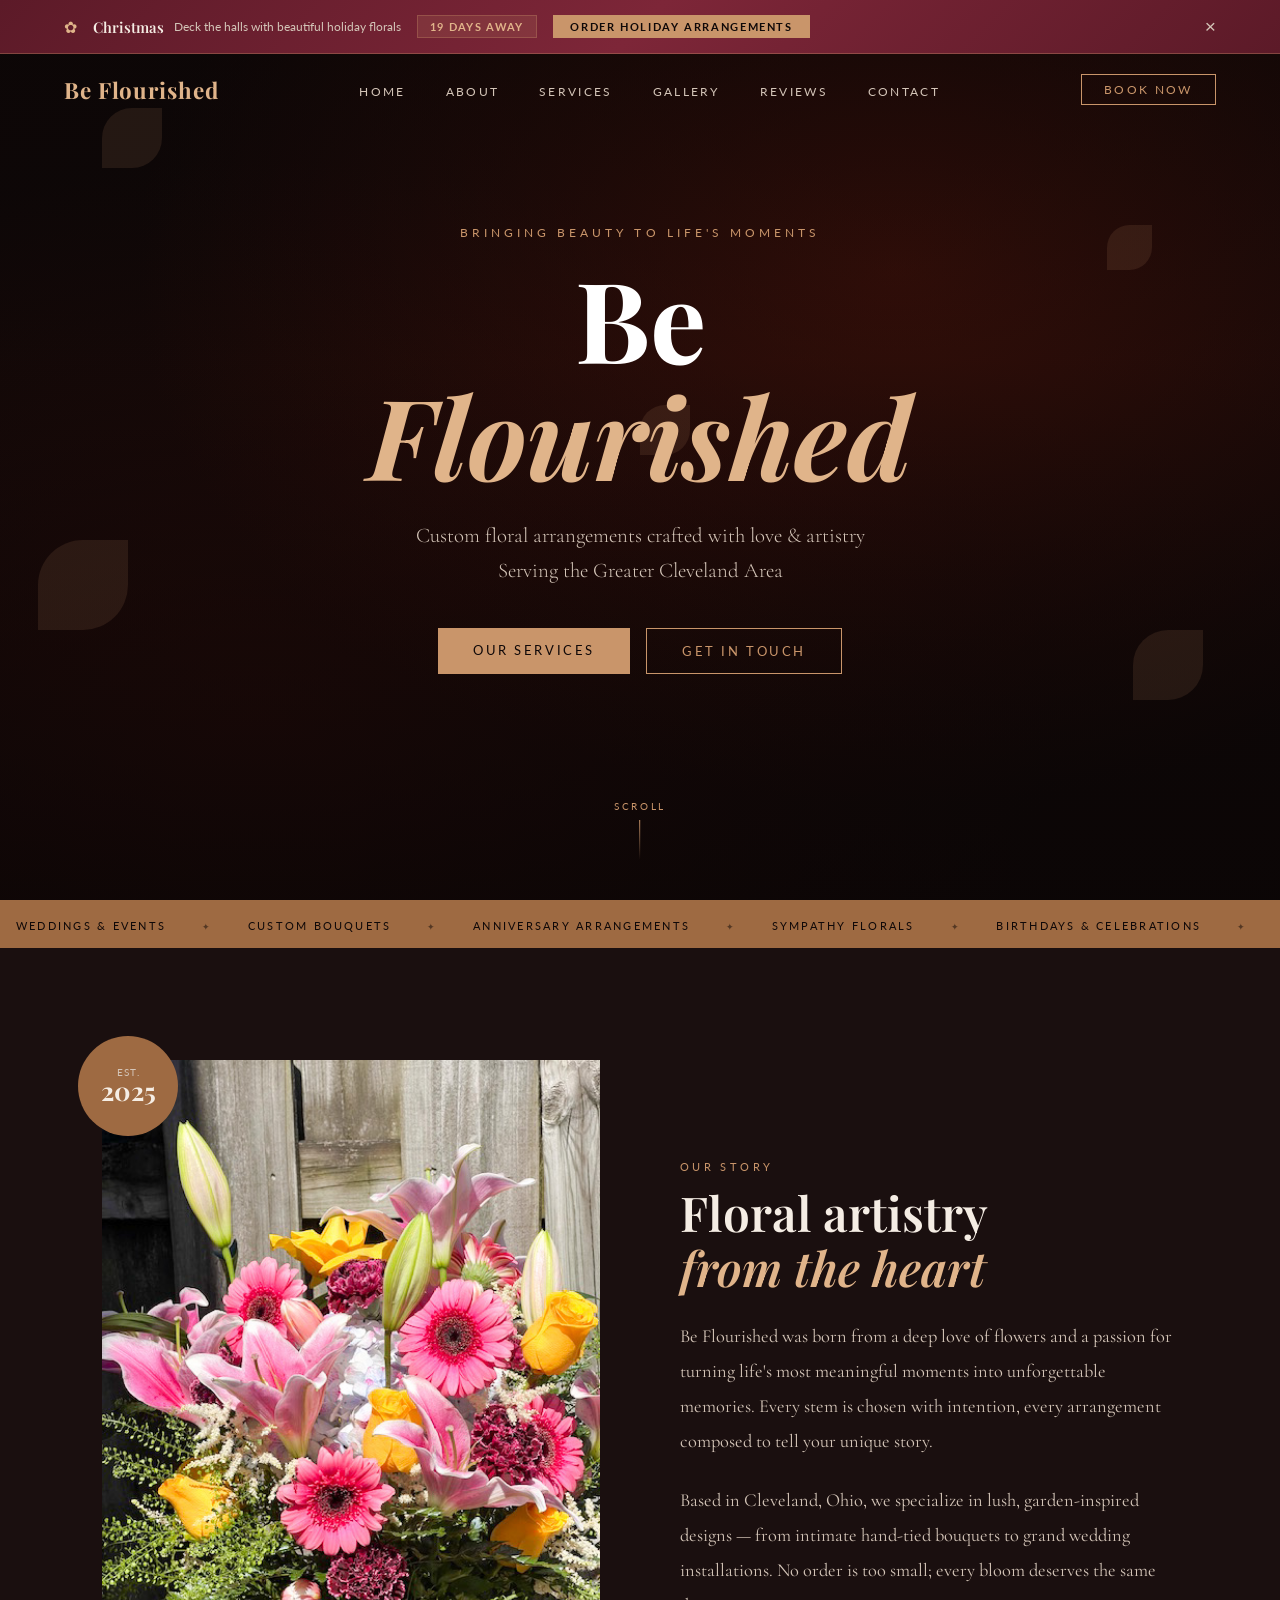
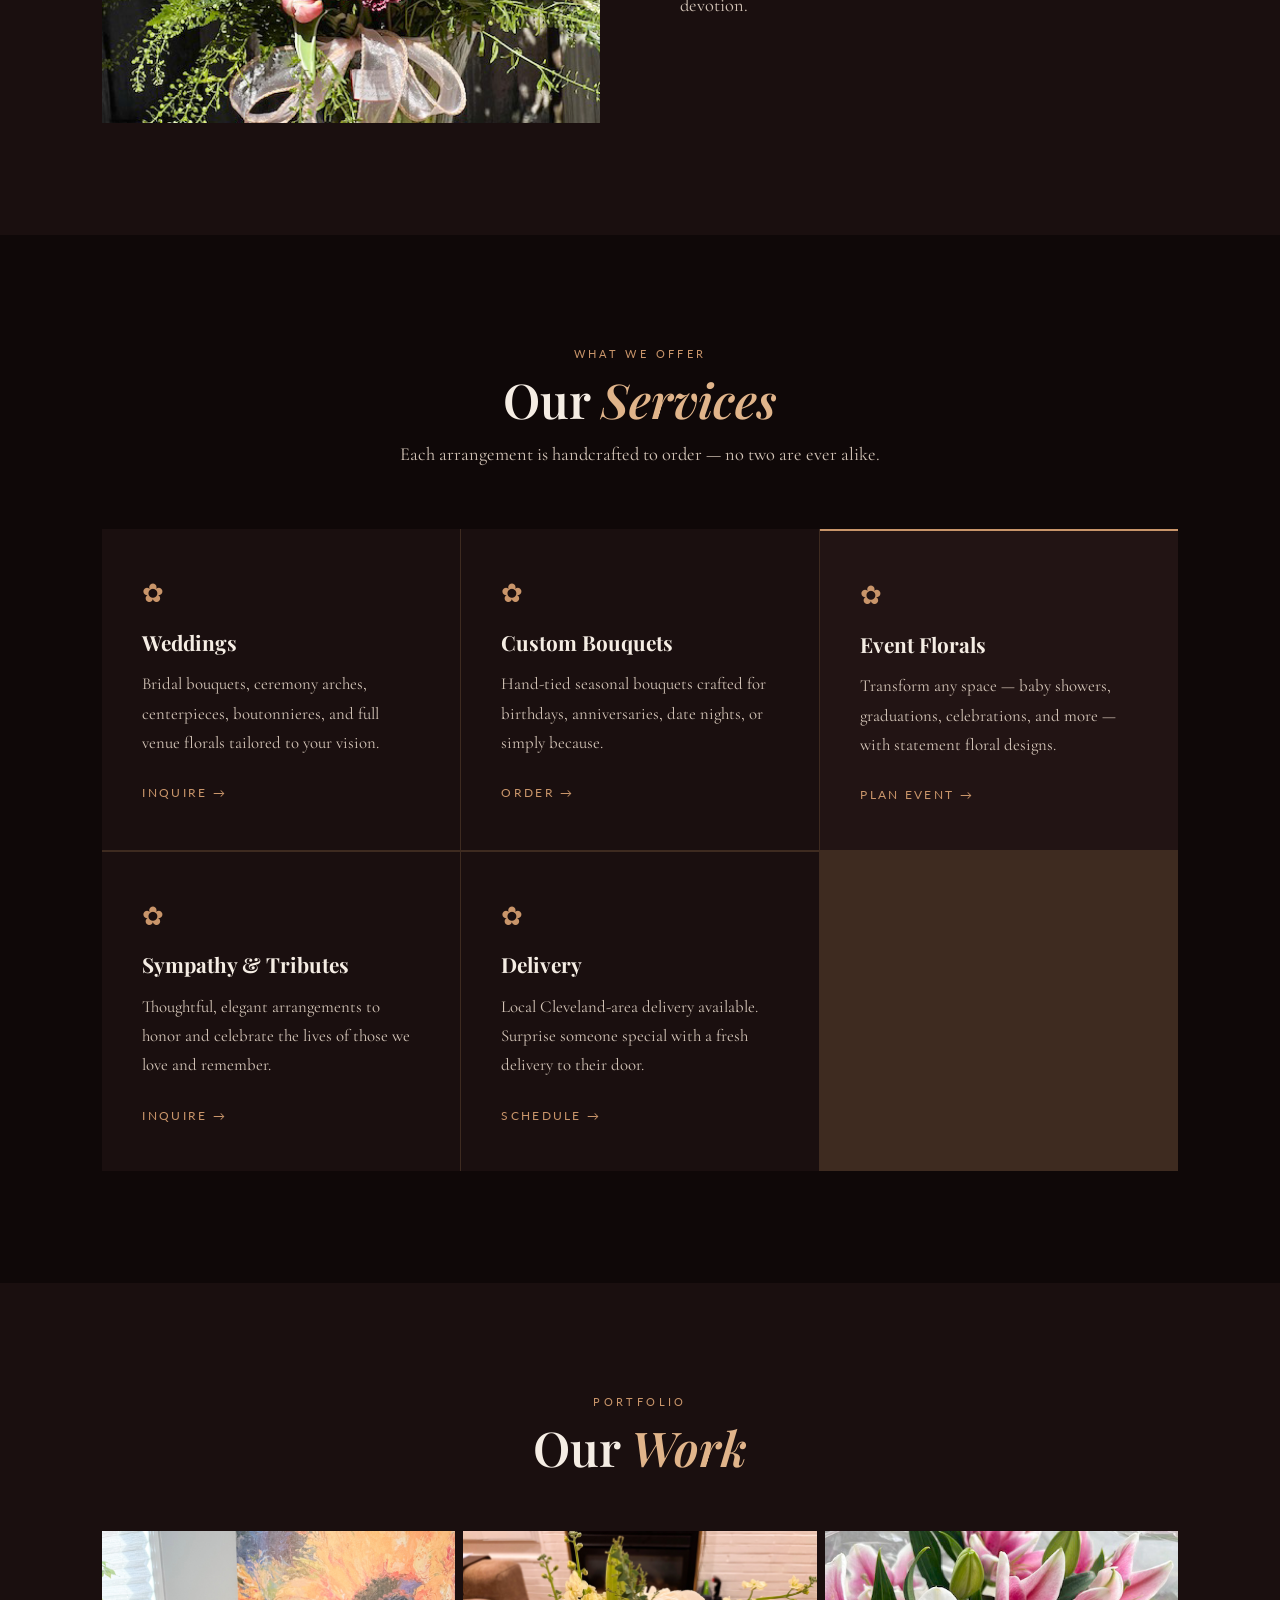
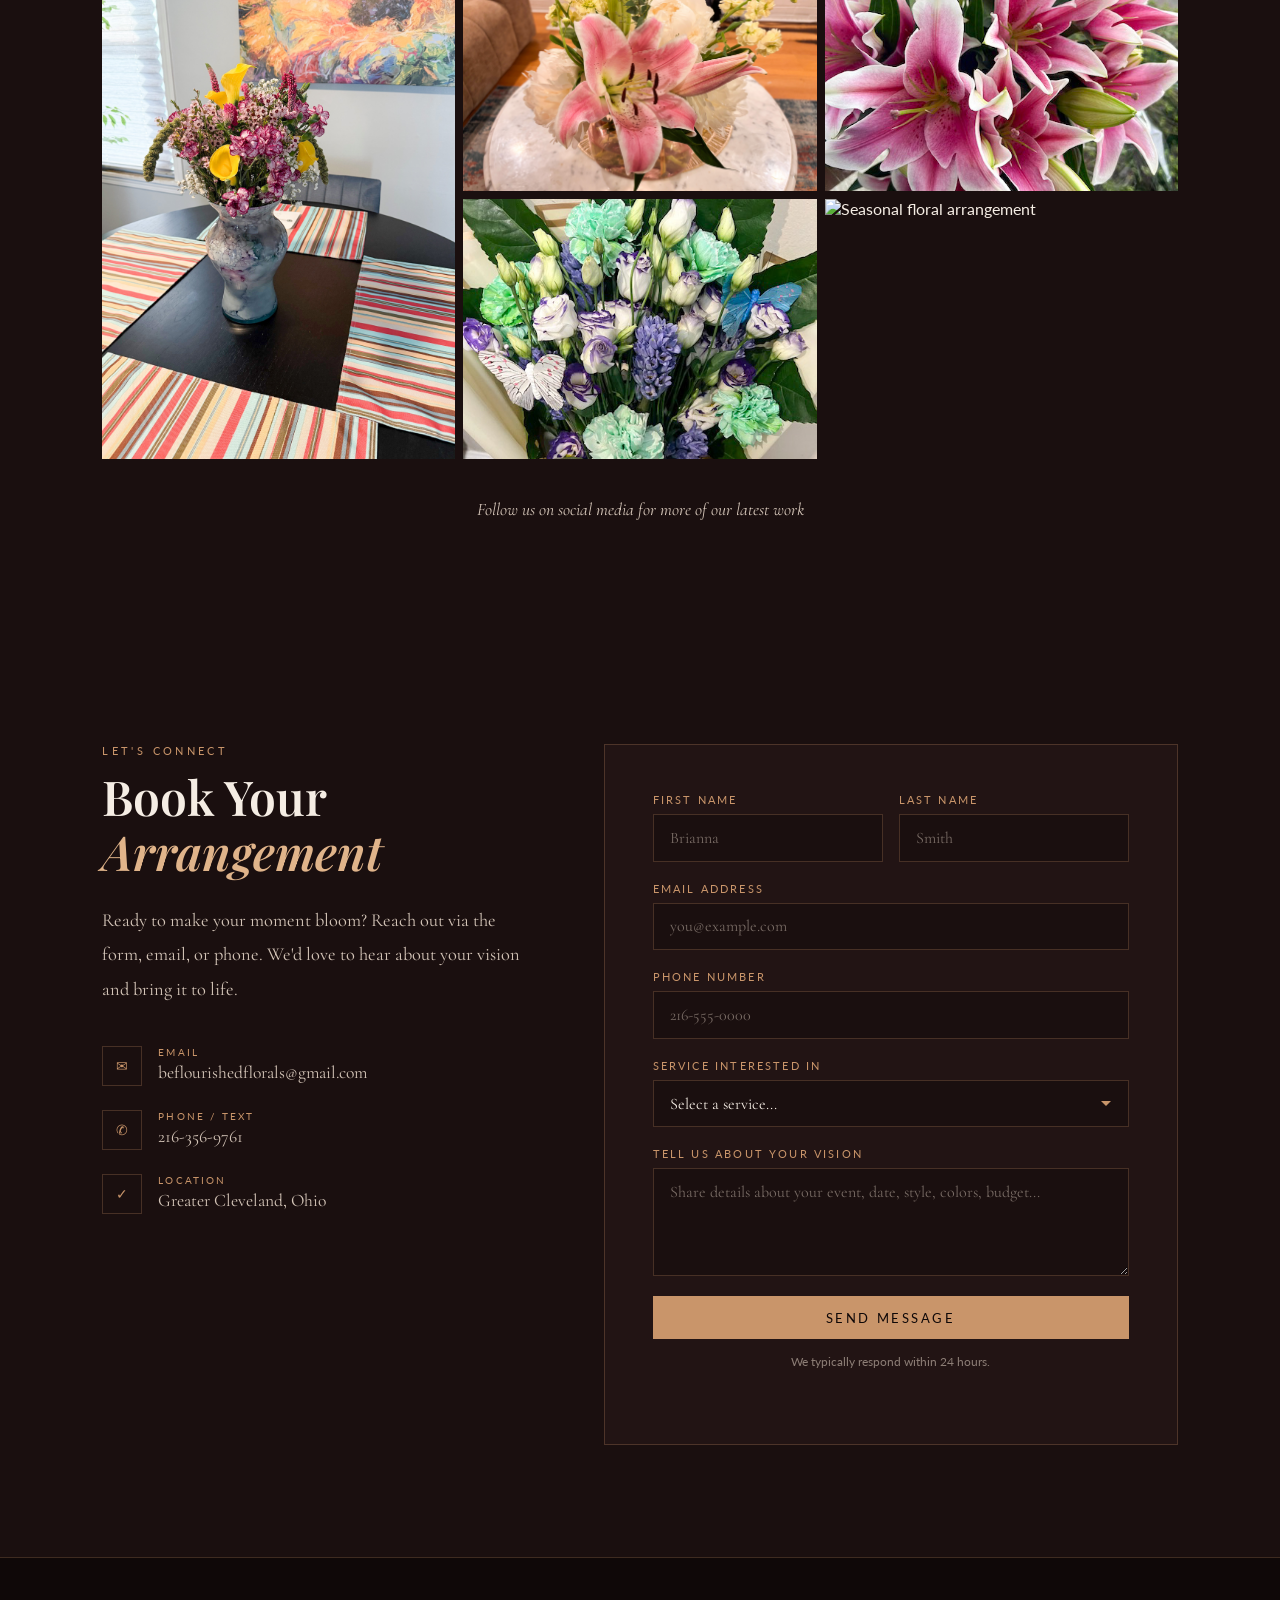
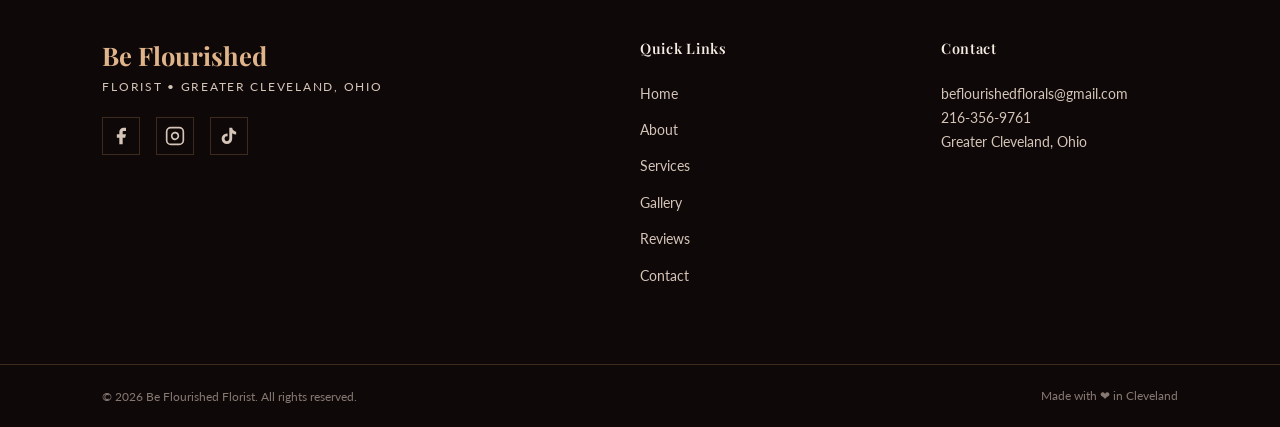
==== commit 5664280e: "Remove glass stock photo and rebalance gallery grid Drops rose bouquet Unsplash image, removes gi-wi" ====
--- a/index.html
+++ b/index.html
@@ -195,13 +195,9 @@
         <img src="IMG_8448.jpg" alt="Beautiful floral arrangement" loading="lazy" />
         <div class="gallery-overlay"><span>Custom Arrangement</span></div>
       </div>
-      <div class="gallery-item gi-wide">
+      <div class="gallery-item">
         <img src="IMG_8155.jpg" alt="Beautiful floral arrangement" loading="lazy" />
         <div class="gallery-overlay"><span>Event Florals</span></div>
-      </div>
-      <div class="gallery-item">
-        <img src="https://images.unsplash.com/photo-1490750967868-88df5691cc17?w=600&q=80" alt="Elegant rose bouquet" loading="lazy" />
-        <div class="gallery-overlay"><span>Rose Bouquet</span></div>
       </div>
       <div class="gallery-item">
         <img src="https://images.unsplash.com/photo-1453728013993-6d66e9c9123a?w=600&q=80" alt="Seasonal floral arrangement" loading="lazy" />
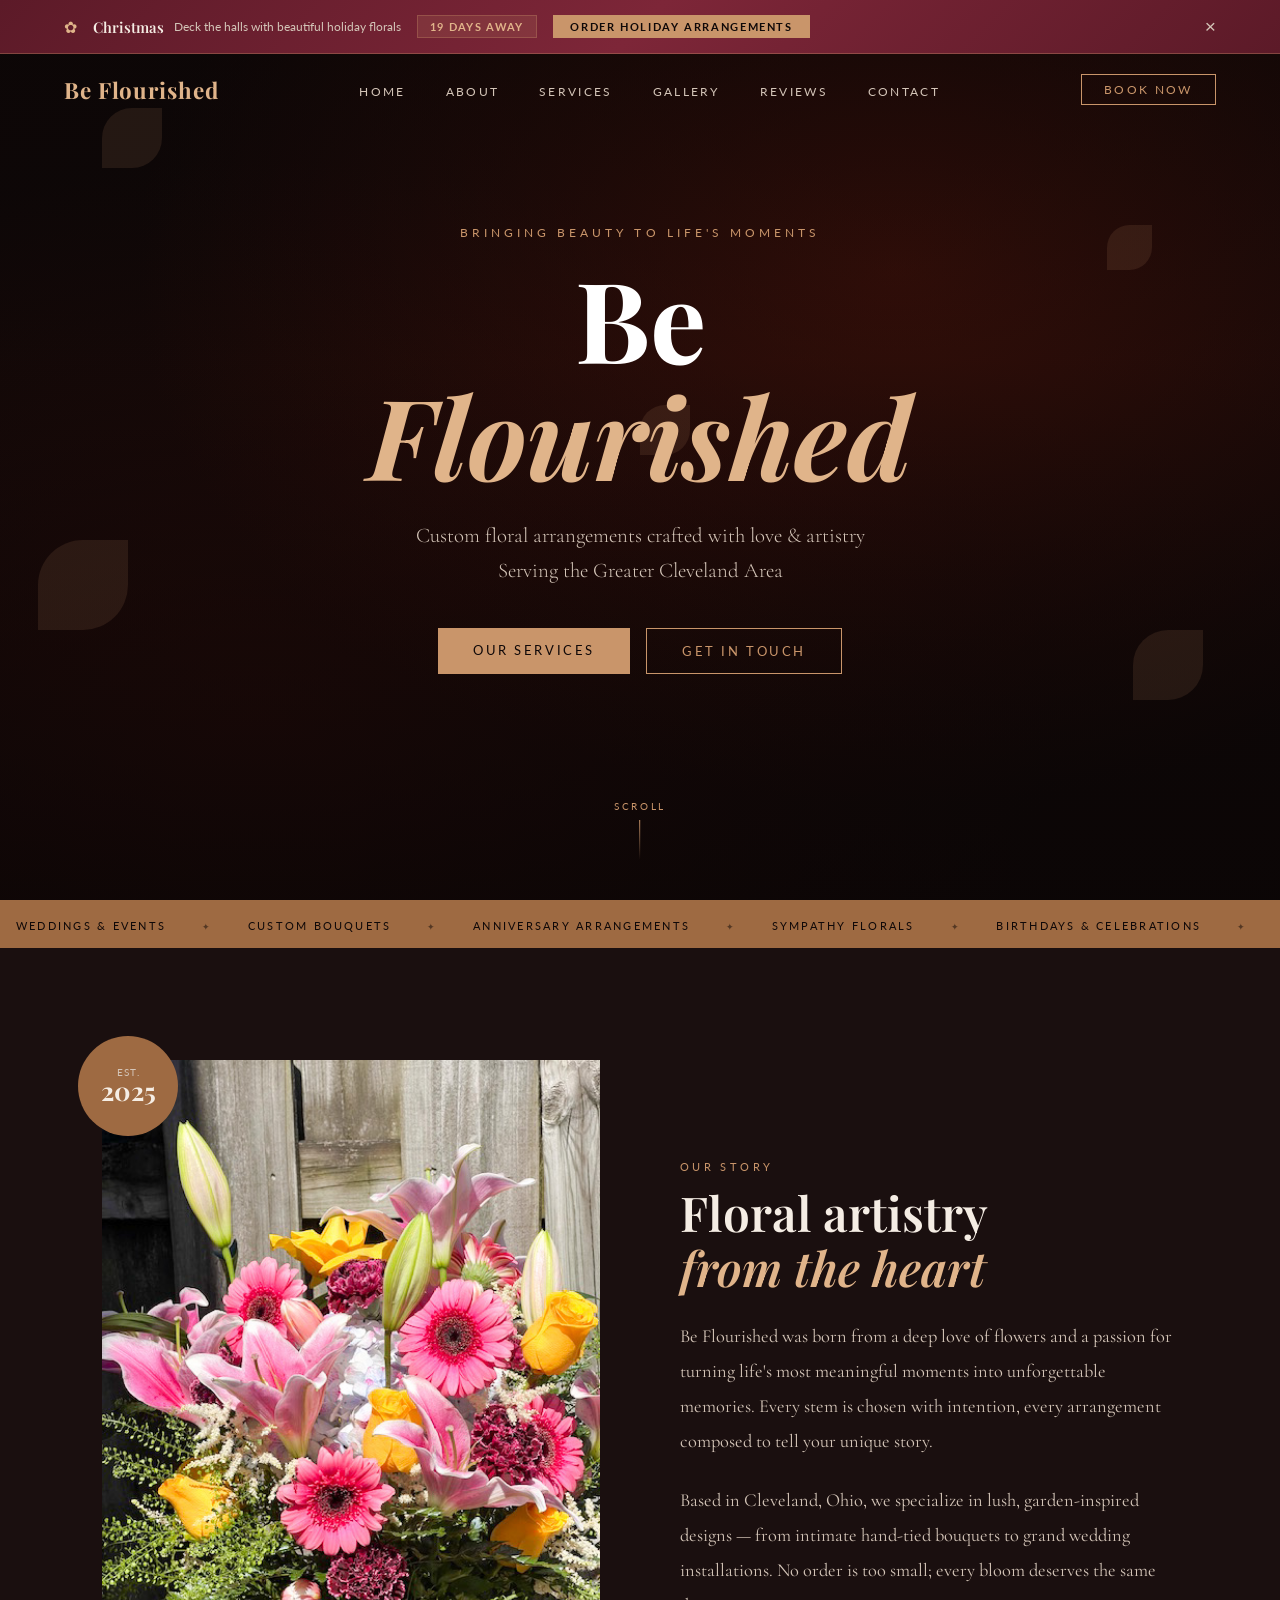
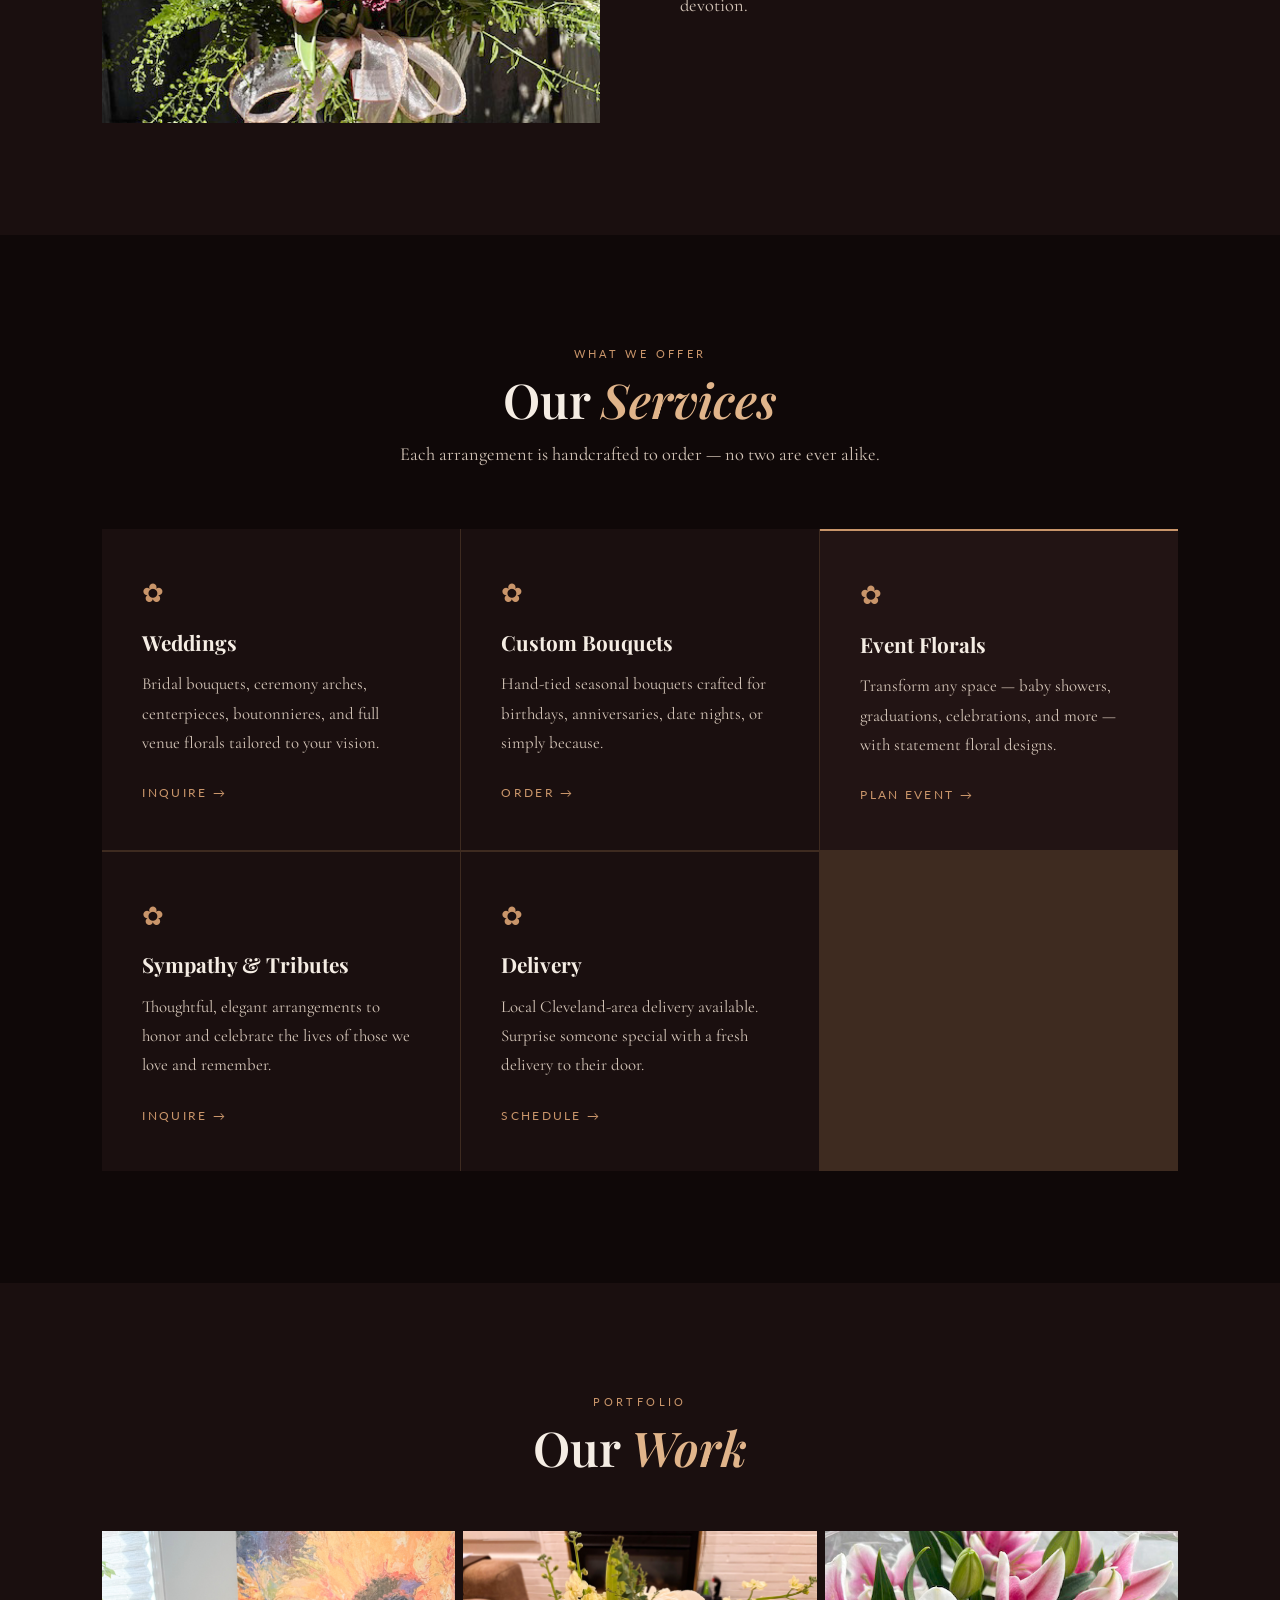
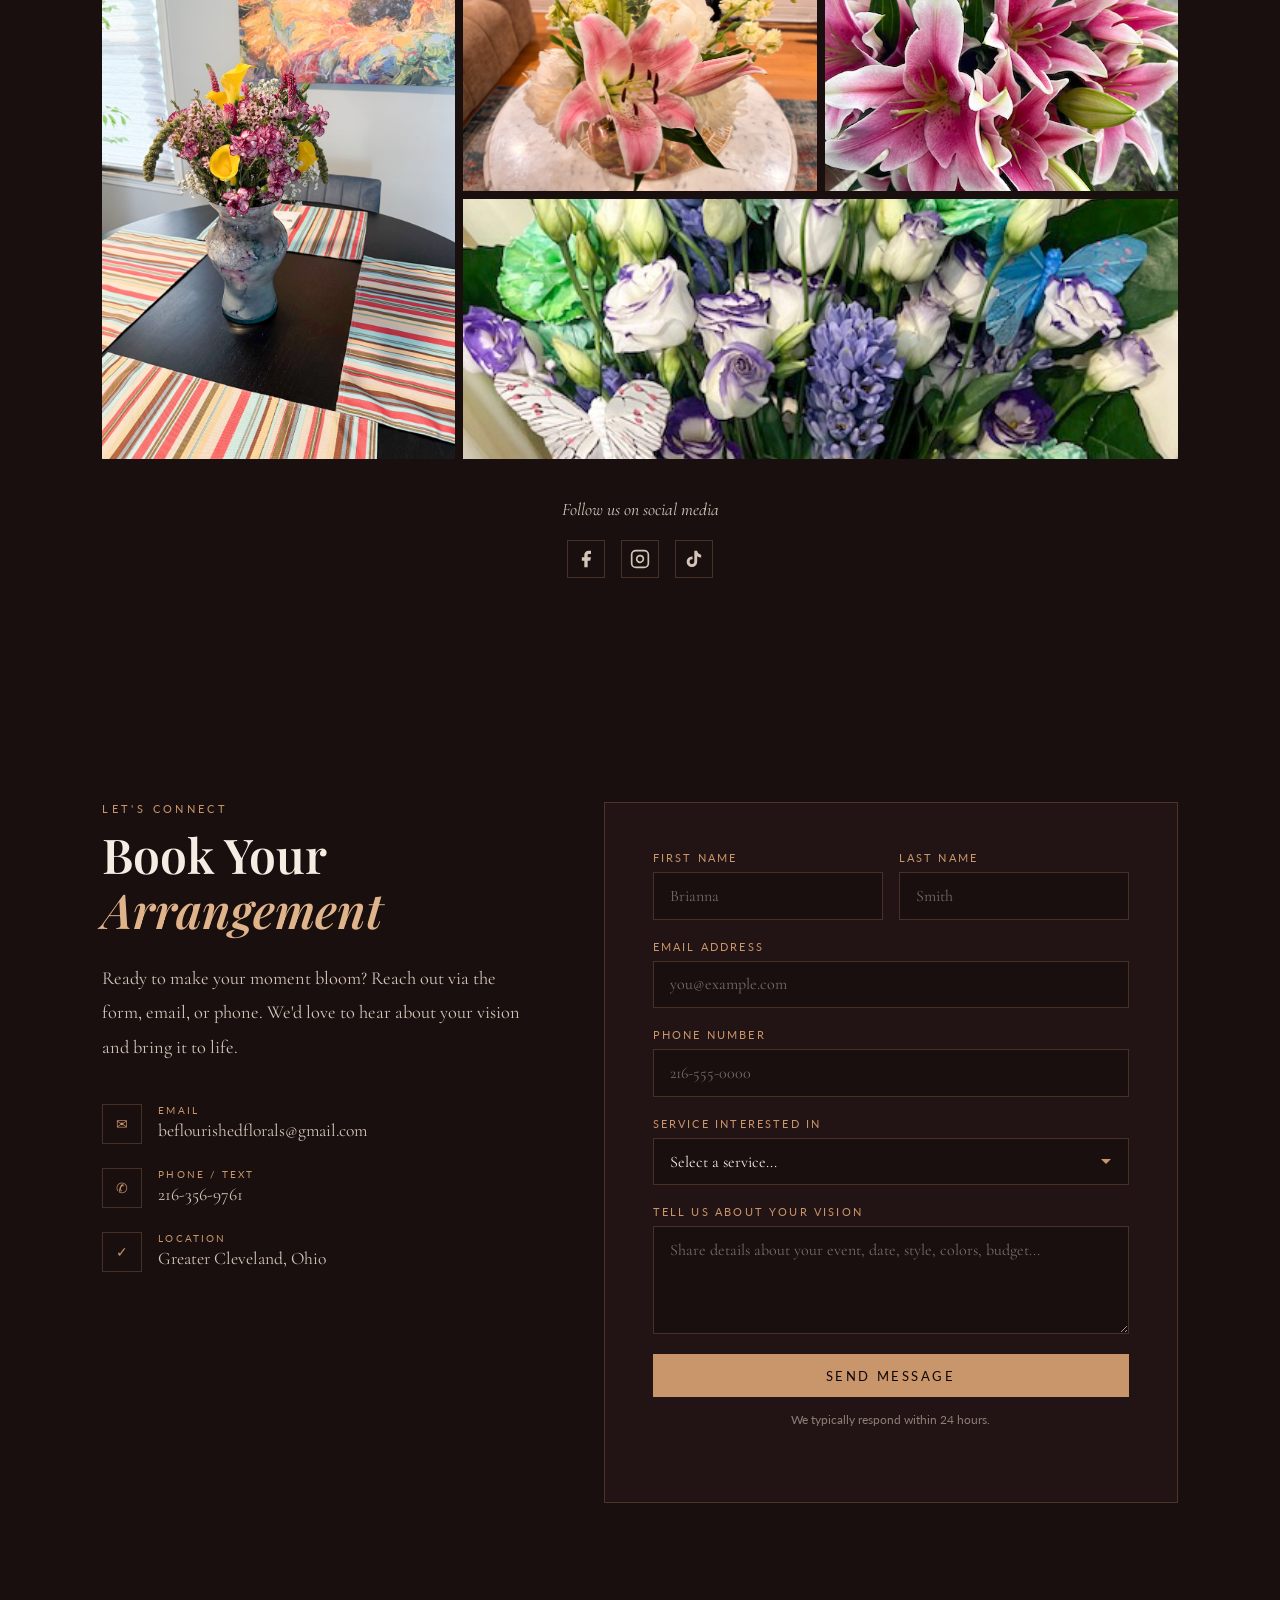
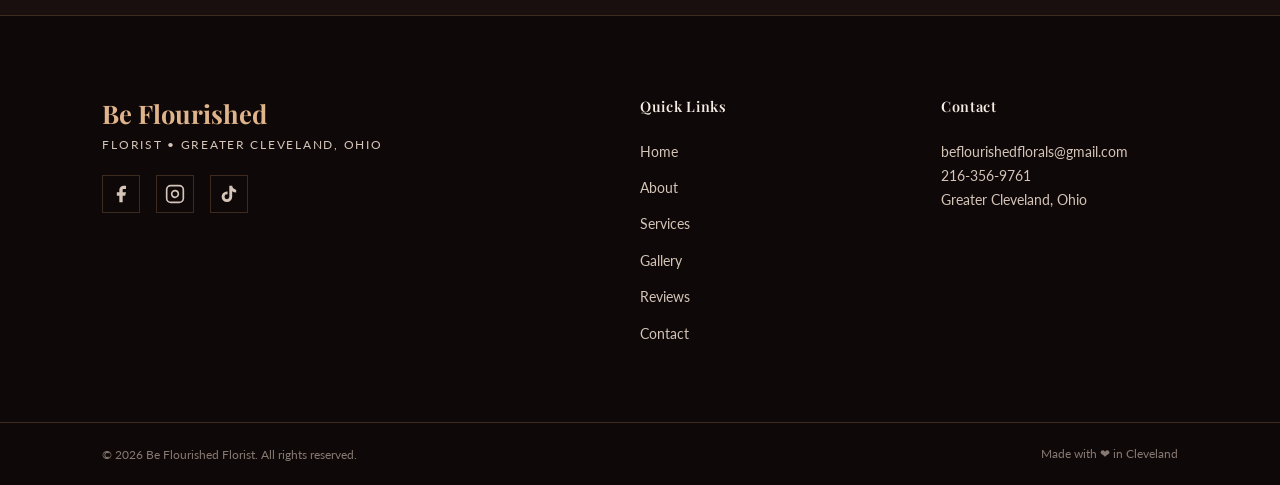
==== commit c35503a2: "Gallery: real photos only, remove captions, add social links - Remove last Unsplash photo; all 4 gal" ====
--- a/index.html
+++ b/index.html
@@ -185,26 +185,31 @@
     <div class="gallery-grid">
       <div class="gallery-item gi-large">
         <img src="IMG_8777.jpg" alt="Beautiful floral arrangement" loading="lazy" />
-        <div class="gallery-overlay"><span>Custom Arrangement</span></div>
       </div>
       <div class="gallery-item">
         <img src="IMG_0284.jpg" alt="Beautiful floral arrangement" loading="lazy" />
-        <div class="gallery-overlay"><span>Custom Bouquet</span></div>
       </div>
       <div class="gallery-item">
         <img src="IMG_8448.jpg" alt="Beautiful floral arrangement" loading="lazy" />
-        <div class="gallery-overlay"><span>Custom Arrangement</span></div>
-      </div>
-      <div class="gallery-item">
+      </div>
+      <div class="gallery-item gi-wide">
         <img src="IMG_8155.jpg" alt="Beautiful floral arrangement" loading="lazy" />
-        <div class="gallery-overlay"><span>Event Florals</span></div>
-      </div>
-      <div class="gallery-item">
-        <img src="https://images.unsplash.com/photo-1453728013993-6d66e9c9123a?w=600&q=80" alt="Seasonal floral arrangement" loading="lazy" />
-        <div class="gallery-overlay"><span>Seasonal Florals</span></div>
-      </div>
-    </div>
-    <p class="gallery-cta-text">Follow us on social media for more of our latest work</p>
+      </div>
+    </div>
+    <div class="gallery-footer">
+      <p class="gallery-cta-text">Follow us on social media</p>
+      <div class="gallery-social">
+        <a href="https://www.facebook.com/share/1awDu8sUa6/?mibextid=wwXIfr" target="_blank" rel="noopener" aria-label="Facebook">
+          <svg viewBox="0 0 24 24" fill="currentColor" width="20" height="20"><path d="M18 2h-3a5 5 0 0 0-5 5v3H7v4h3v8h4v-8h3l1-4h-4V7a1 1 0 0 1 1-1h3z"/></svg>
+        </a>
+        <a href="https://www.instagram.com/beflourishedflorals" target="_blank" rel="noopener" aria-label="Instagram">
+          <svg viewBox="0 0 24 24" fill="none" stroke="currentColor" stroke-width="2" width="20" height="20"><rect x="2" y="2" width="20" height="20" rx="5" ry="5"/><path d="M16 11.37A4 4 0 1 1 12.63 8 4 4 0 0 1 16 11.37z"/><line x1="17.5" y1="6.5" x2="17.51" y2="6.5"/></svg>
+        </a>
+        <a href="https://www.tiktok.com/@beflourishedflorals?_r=1&_t=ZP-95okOSLj86Y" target="_blank" rel="noopener" aria-label="TikTok">
+          <svg viewBox="0 0 24 24" fill="currentColor" width="20" height="20"><path d="M19.59 6.69a4.83 4.83 0 0 1-3.77-4.25V2h-3.45v13.67a2.89 2.89 0 0 1-2.88 2.5 2.89 2.89 0 0 1-2.89-2.89 2.89 2.89 0 0 1 2.89-2.89c.28 0 .54.04.79.1V9.01a6.33 6.33 0 0 0-.79-.05 6.34 6.34 0 0 0-6.34 6.34 6.34 6.34 0 0 0 6.34 6.34 6.34 6.34 0 0 0 6.33-6.34V8.69a8.18 8.18 0 0 0 4.78 1.52V6.75a4.85 4.85 0 0 1-1.01-.06z"/></svg>
+        </a>
+      </div>
+    </div>
   </section>
 
   <!-- Reviews Section — hidden until JSONbin returns ≥1 review -->
--- a/styles.css
+++ b/styles.css
@@ -723,14 +723,37 @@
   color: var(--gold-lt);
 }
 
-.gallery-cta-text {
+.gallery-footer {
   text-align: center;
   margin-top: 2.5rem;
+}
+
+.gallery-cta-text {
   font-family: 'Cormorant Garamond', serif;
   font-size: 1.1rem;
   color: var(--cream-dk);
   font-style: italic;
-}
+  margin: 0 0 1.25rem;
+}
+
+.gallery-social {
+  display: flex;
+  gap: 1rem;
+  justify-content: center;
+}
+
+.gallery-social a {
+  width: 38px;
+  height: 38px;
+  border: 1px solid var(--border);
+  display: flex;
+  align-items: center;
+  justify-content: center;
+  color: var(--cream-dk);
+  transition: border-color var(--transition), color var(--transition);
+}
+
+.gallery-social a:hover { border-color: var(--gold); color: var(--gold); }
 
 
 /* ============================================================
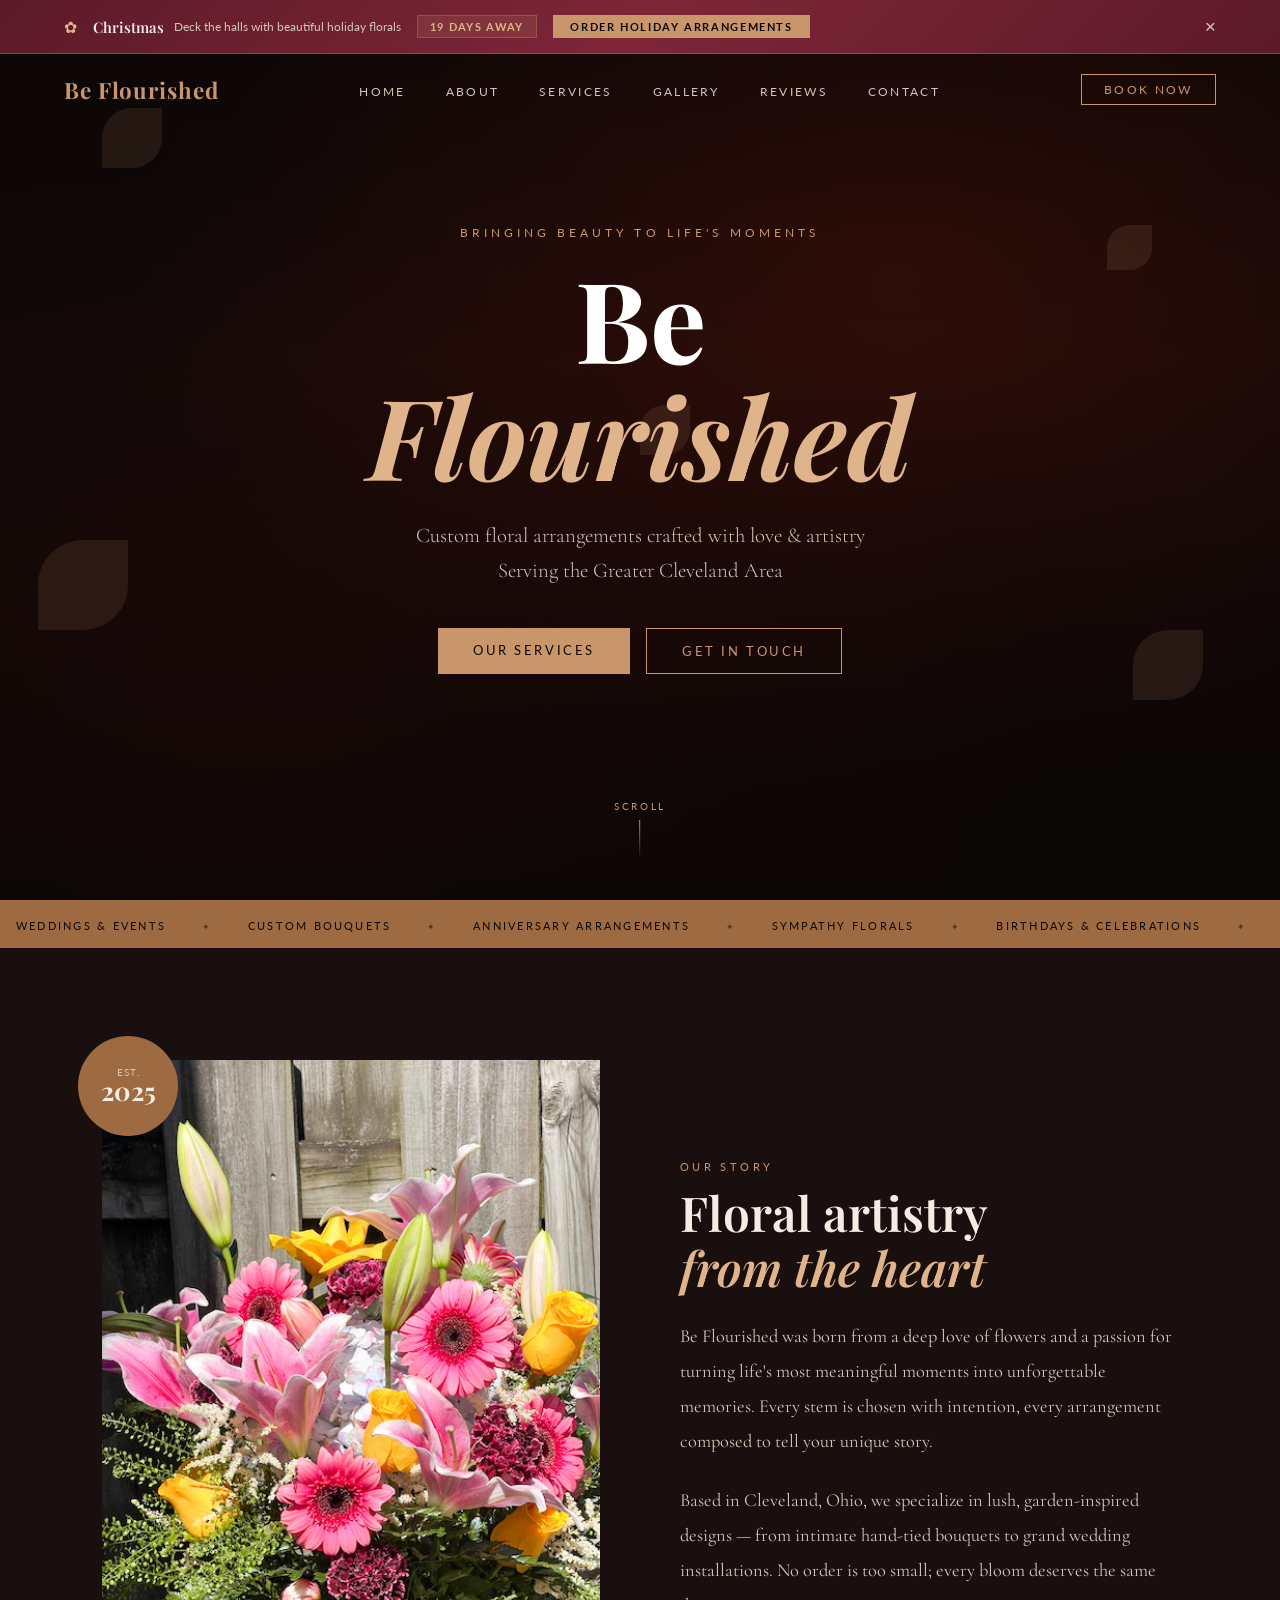
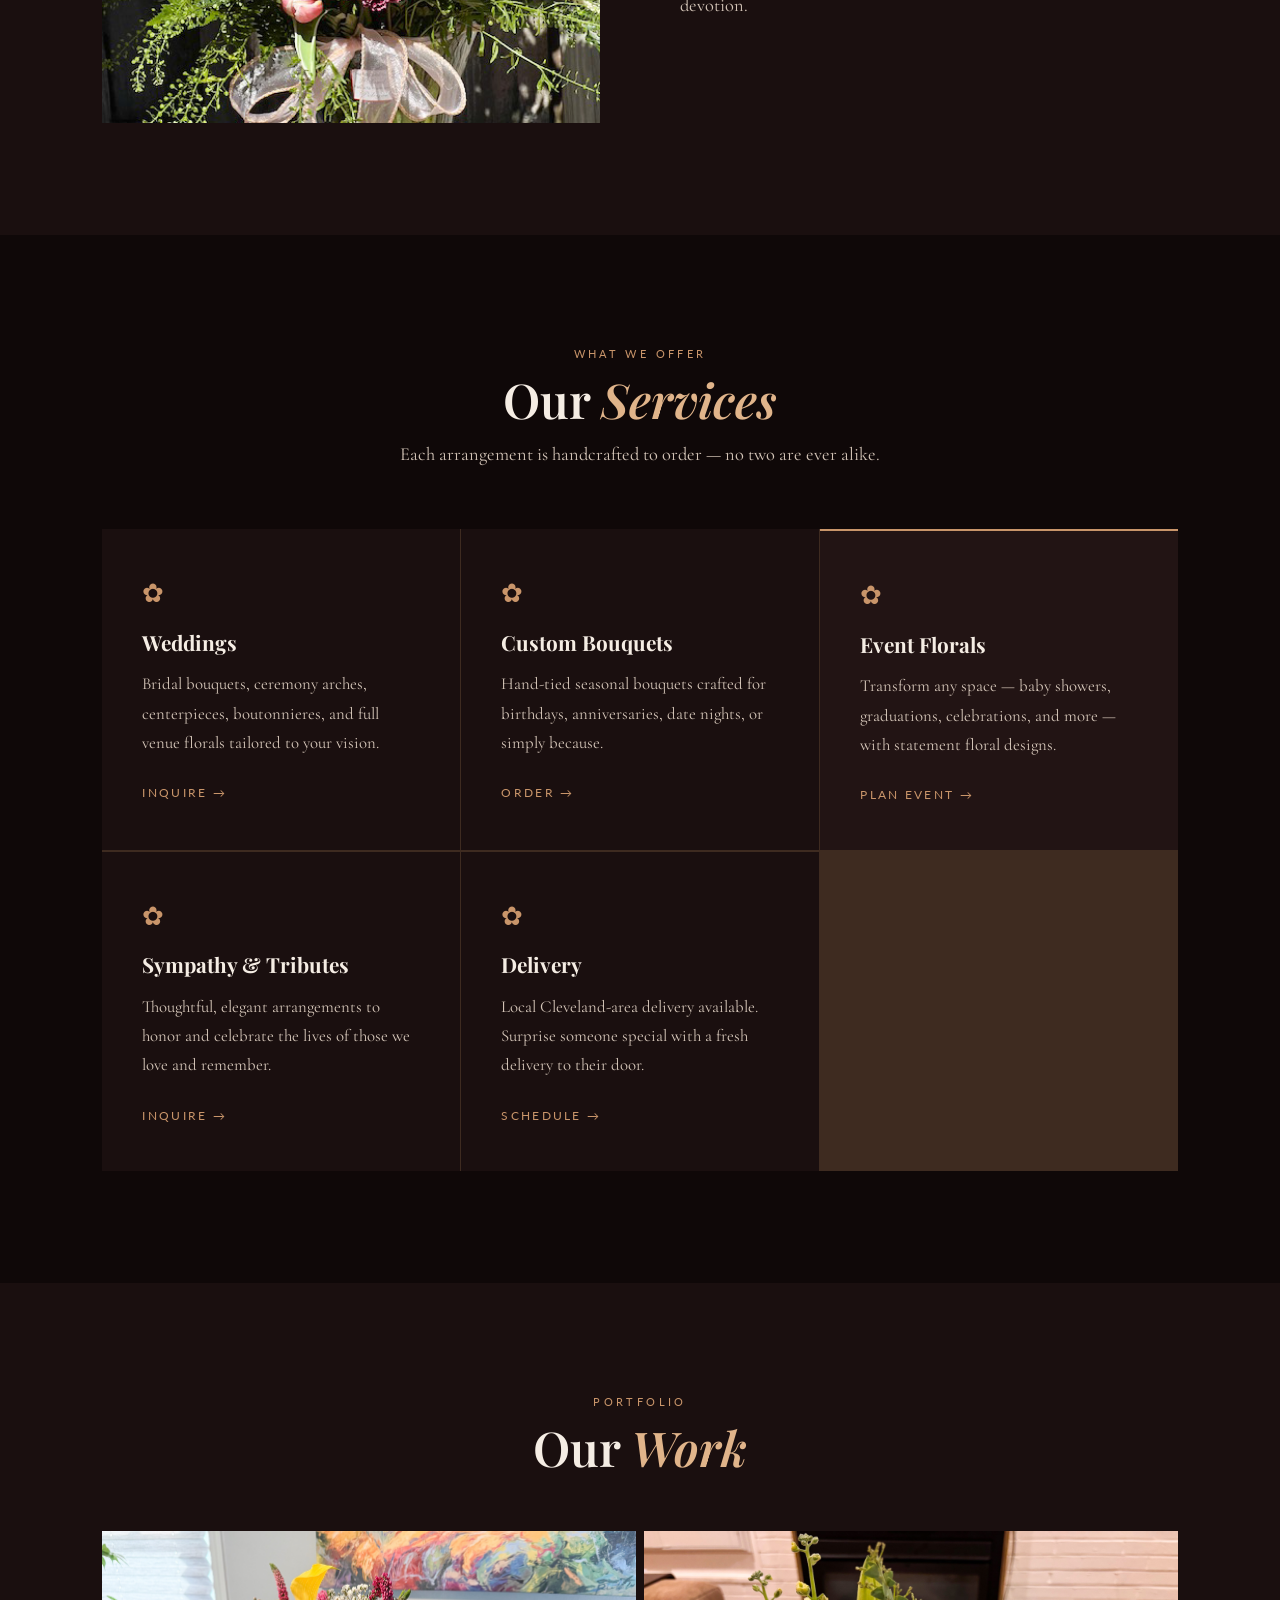
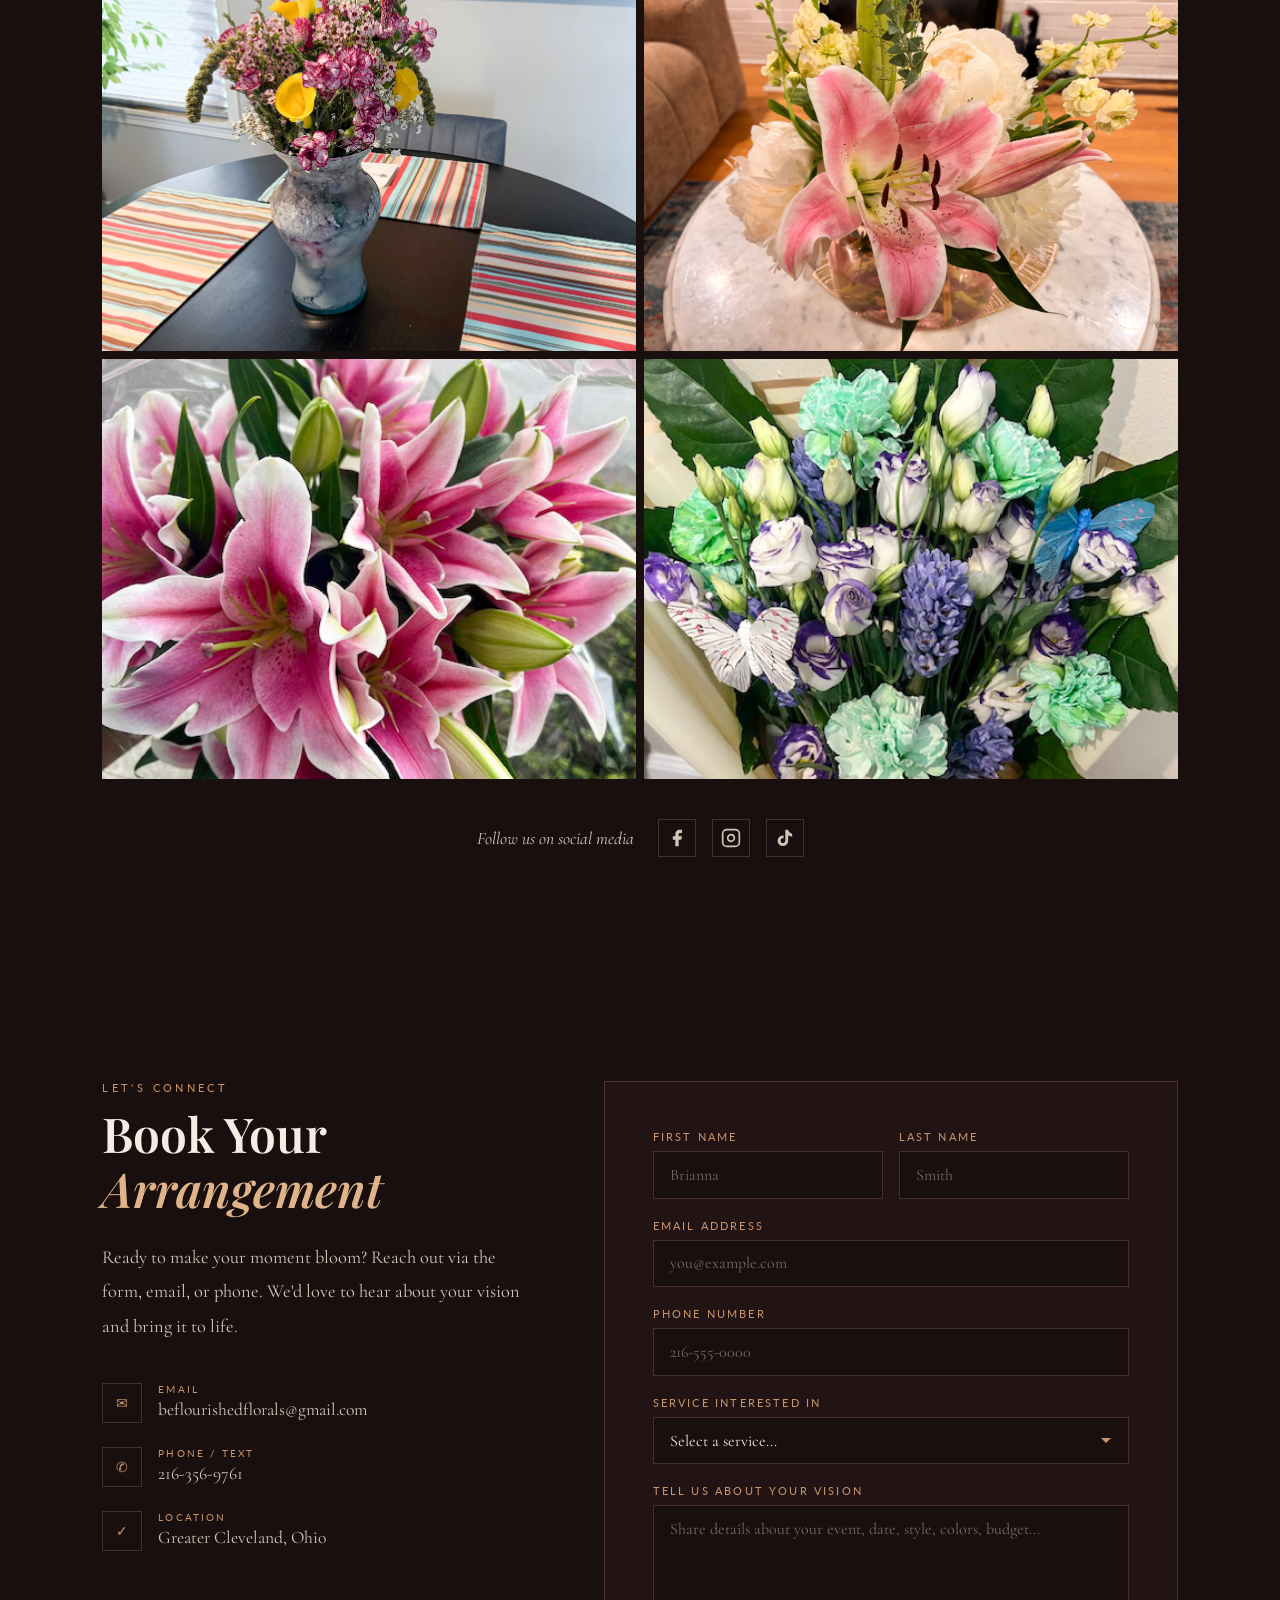
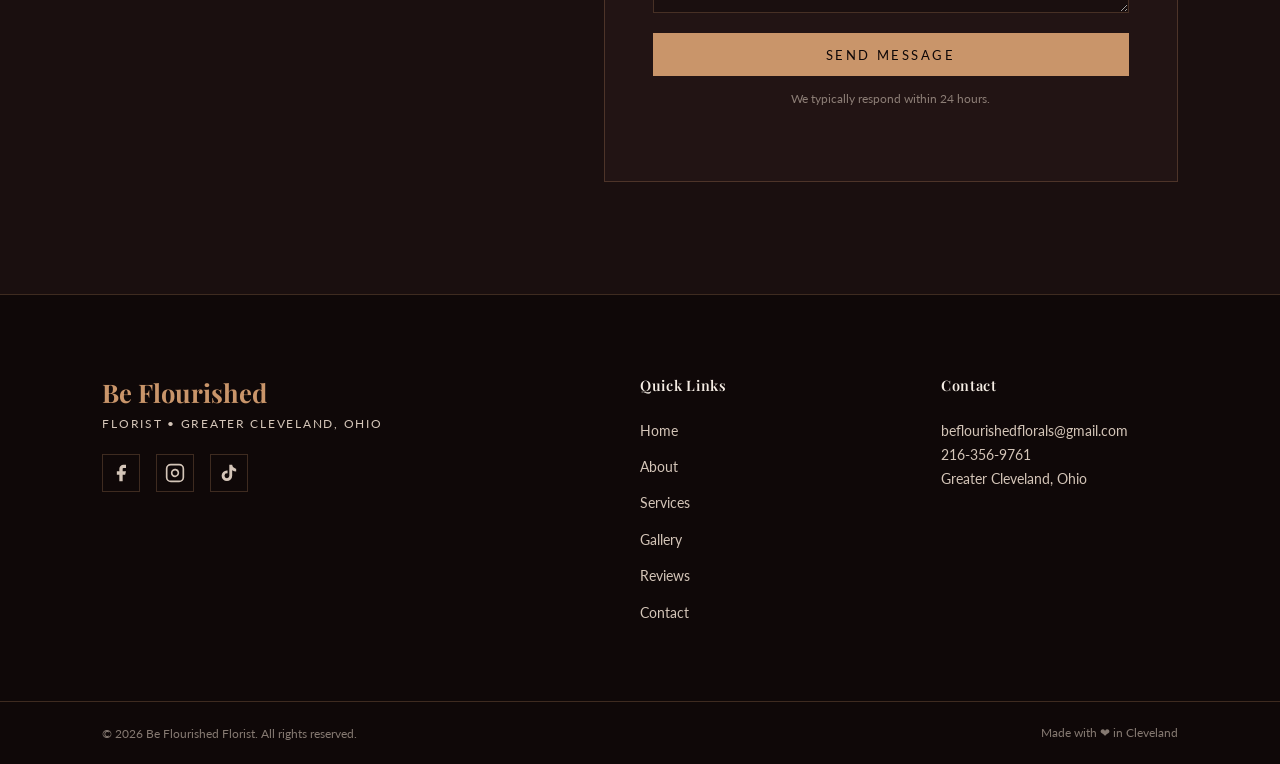
==== commit ccfad9f4: "Gallery 2x2 grid, social links inline, logo gold color - Gallery: switch to 2x2 equal grid (420px ro" ====
--- a/index.html
+++ b/index.html
@@ -183,7 +183,7 @@
       <h2 class="section-title">Our <em>Work</em></h2>
     </div>
     <div class="gallery-grid">
-      <div class="gallery-item gi-large">
+      <div class="gallery-item">
         <img src="IMG_8777.jpg" alt="Beautiful floral arrangement" loading="lazy" />
       </div>
       <div class="gallery-item">
@@ -192,7 +192,7 @@
       <div class="gallery-item">
         <img src="IMG_8448.jpg" alt="Beautiful floral arrangement" loading="lazy" />
       </div>
-      <div class="gallery-item gi-wide">
+      <div class="gallery-item">
         <img src="IMG_8155.jpg" alt="Beautiful floral arrangement" loading="lazy" />
       </div>
     </div>
--- a/styles.css
+++ b/styles.css
@@ -237,7 +237,7 @@
   font-family: 'Playfair Display', serif;
   font-size: 1.4rem;
   font-weight: 700;
-  color: var(--gold-lt);
+  color: var(--gold);
   letter-spacing: 0.04em;
 }
 
@@ -678,8 +678,8 @@
 
 .gallery-grid {
   display: grid;
-  grid-template-columns: repeat(3, 1fr);
-  grid-template-rows: 260px 260px;
+  grid-template-columns: repeat(2, 1fr);
+  grid-auto-rows: 420px;
   gap: 8px;
 }
 
@@ -724,7 +724,10 @@
 }
 
 .gallery-footer {
-  text-align: center;
+  display: flex;
+  align-items: center;
+  justify-content: center;
+  gap: 1.5rem;
   margin-top: 2.5rem;
 }
 
@@ -733,7 +736,7 @@
   font-size: 1.1rem;
   color: var(--cream-dk);
   font-style: italic;
-  margin: 0 0 1.25rem;
+  margin: 0;
 }
 
 .gallery-social {
@@ -937,7 +940,7 @@
   font-family: 'Playfair Display', serif;
   font-size: 1.6rem;
   font-weight: 700;
-  color: var(--gold-lt);
+  color: var(--gold);
   margin-bottom: 0.5rem;
 }
 
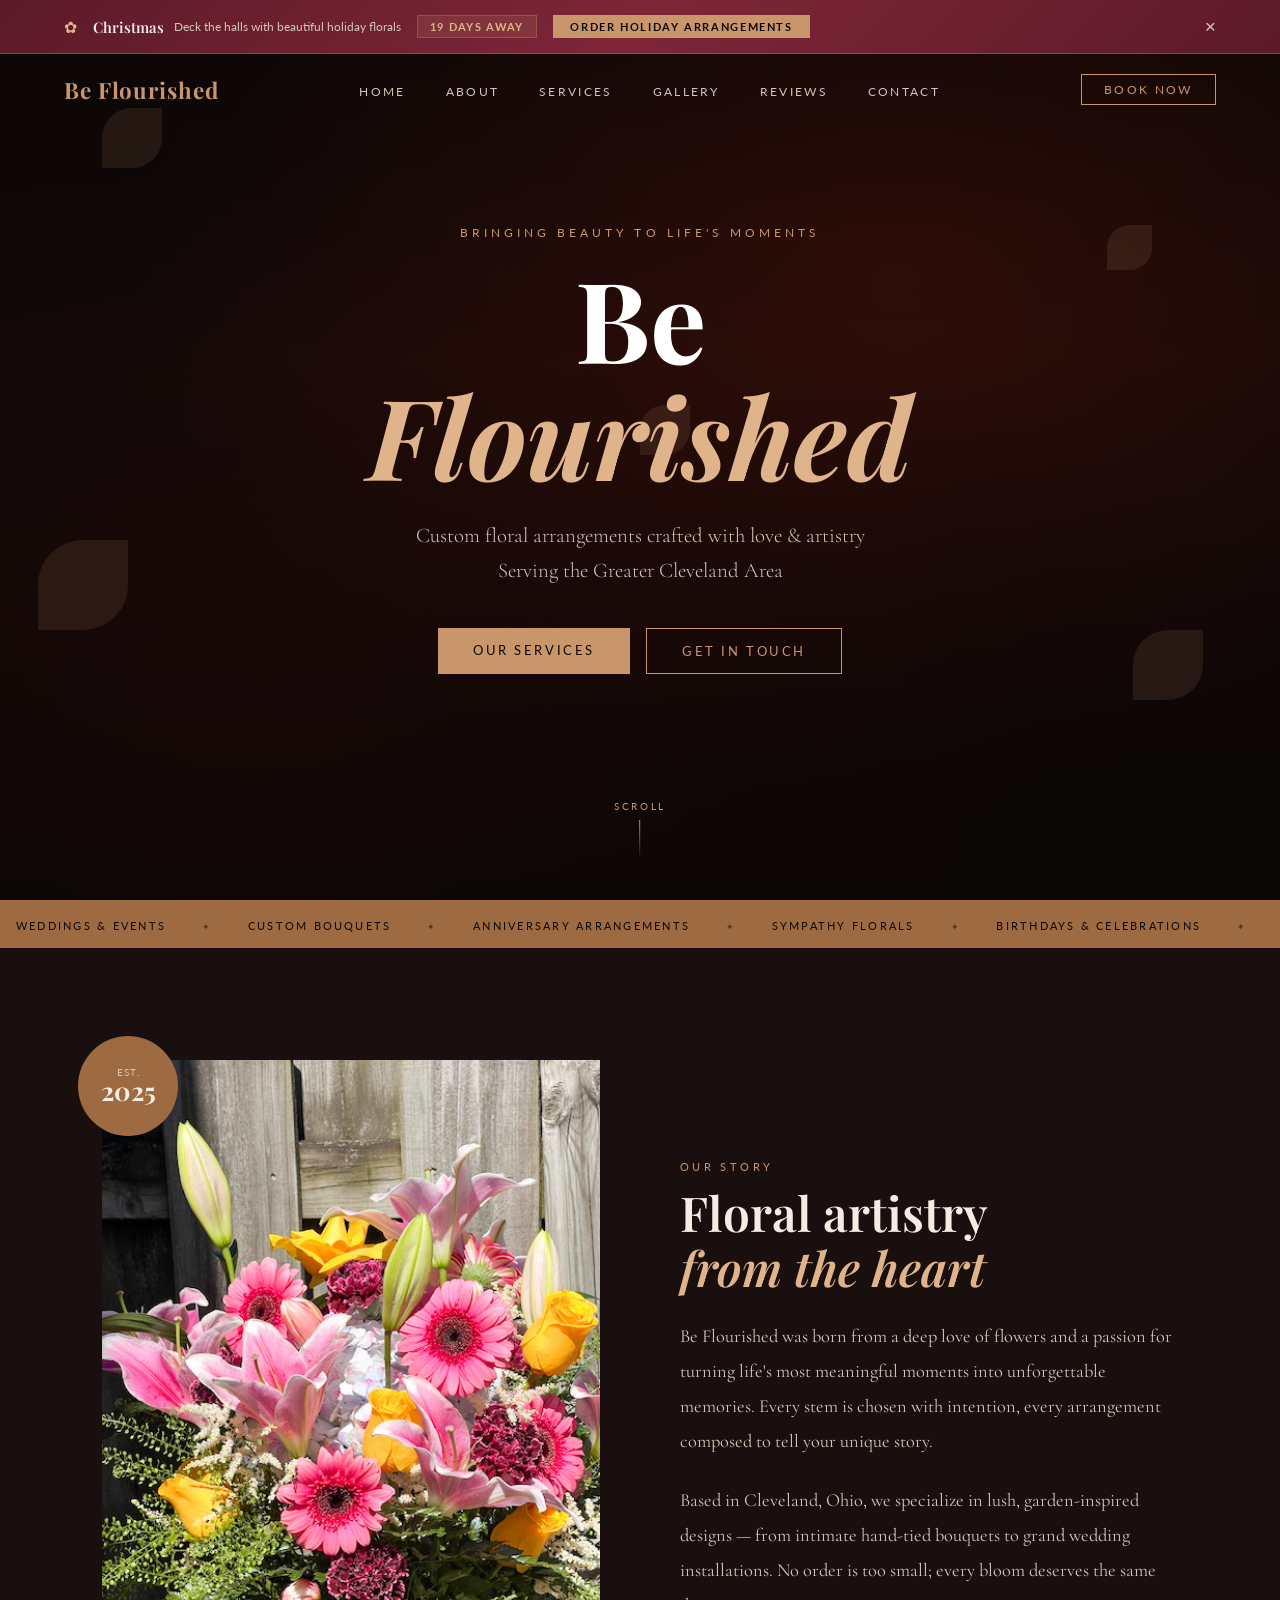
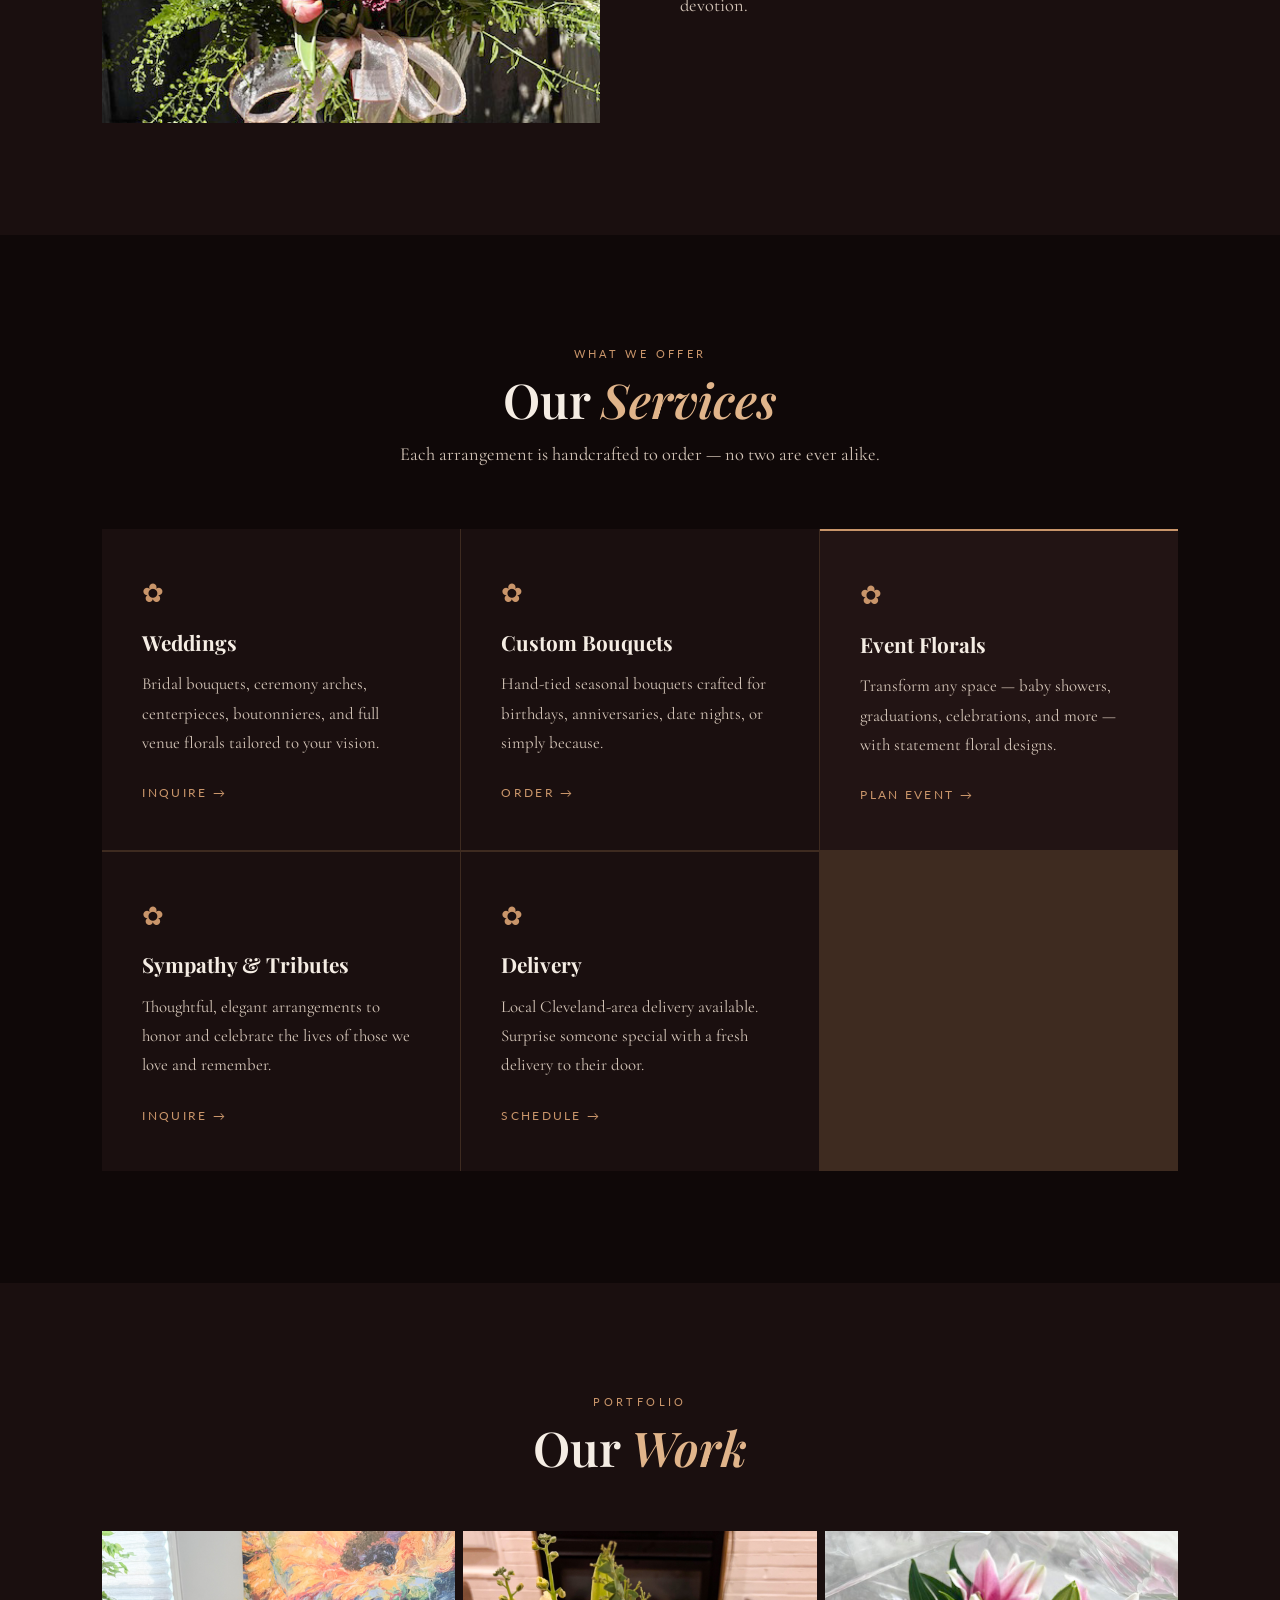
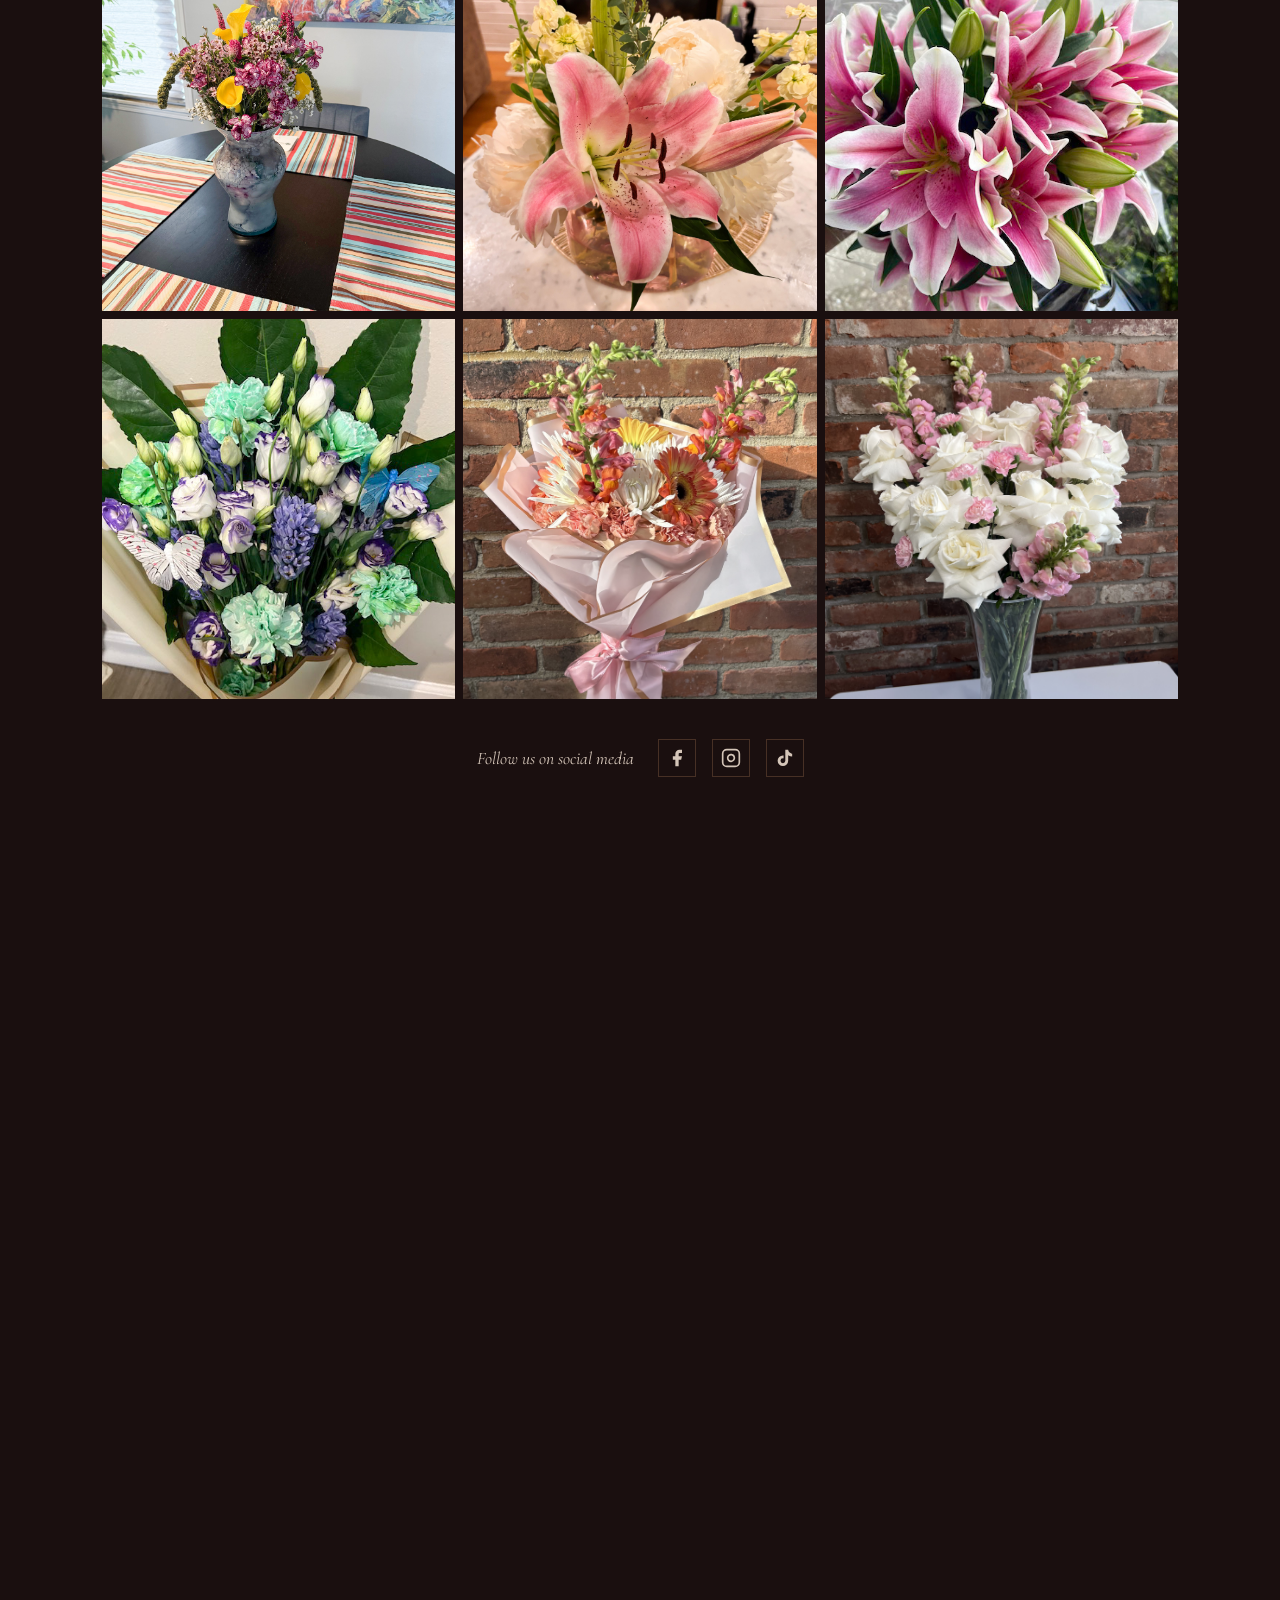
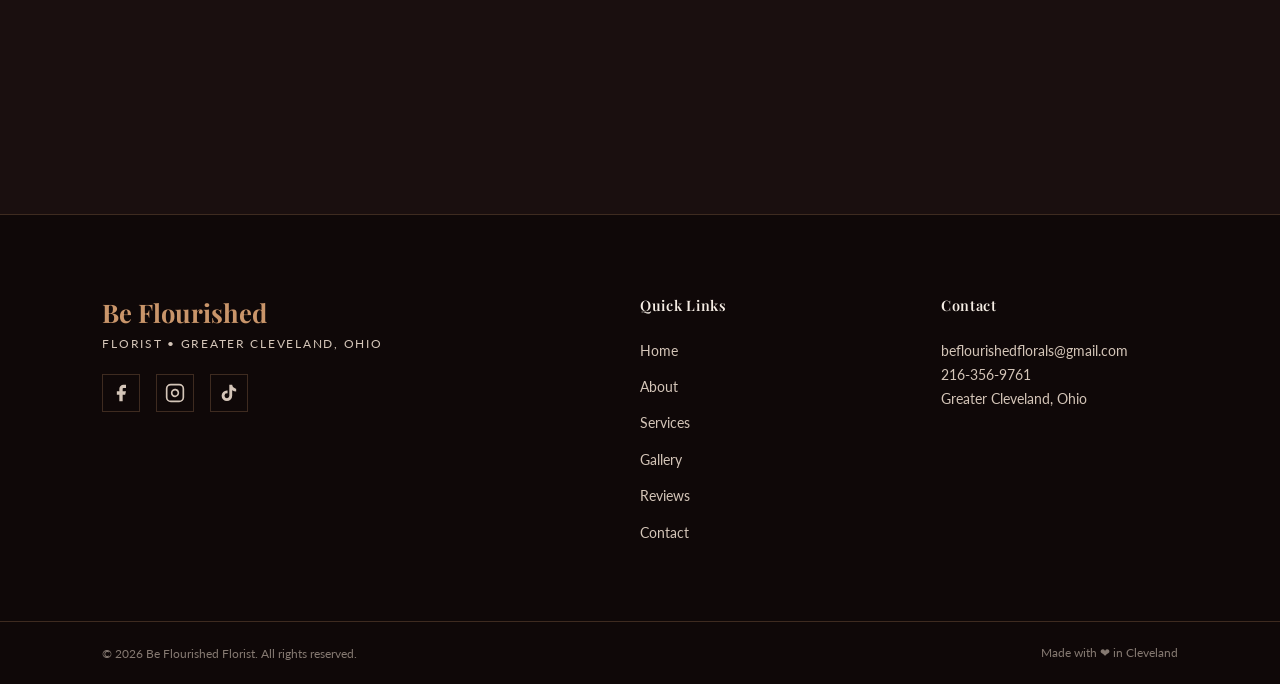
==== commit c1a35565: "Add 2 new photos, fix form placeholders, update gallery to 3x2 grid - Convert IMG_2326.heic and IMG_" ====
--- a/index.html
+++ b/index.html
@@ -195,6 +195,12 @@
       <div class="gallery-item">
         <img src="IMG_8155.jpg" alt="Beautiful floral arrangement" loading="lazy" />
       </div>
+      <div class="gallery-item">
+        <img src="IMG_2326.jpg" alt="Beautiful floral arrangement" loading="lazy" />
+      </div>
+      <div class="gallery-item">
+        <img src="IMG_7362.jpg" alt="Beautiful floral arrangement" loading="lazy" />
+      </div>
     </div>
     <div class="gallery-footer">
       <p class="gallery-cta-text">Follow us on social media</p>
@@ -260,11 +266,11 @@
         <div class="form-row">
           <div class="form-group">
             <label for="firstName">First Name</label>
-            <input type="text" id="firstName" name="firstName" placeholder="Brianna" required />
+            <input type="text" id="firstName" name="firstName" placeholder="First name" required />
           </div>
           <div class="form-group">
             <label for="lastName">Last Name</label>
-            <input type="text" id="lastName" name="lastName" placeholder="Smith" required />
+            <input type="text" id="lastName" name="lastName" placeholder="Last name" required />
           </div>
         </div>
         <div class="form-group">
--- a/styles.css
+++ b/styles.css
@@ -678,8 +678,8 @@
 
 .gallery-grid {
   display: grid;
-  grid-template-columns: repeat(2, 1fr);
-  grid-auto-rows: 420px;
+  grid-template-columns: repeat(3, 1fr);
+  grid-auto-rows: 380px;
   gap: 8px;
 }
 
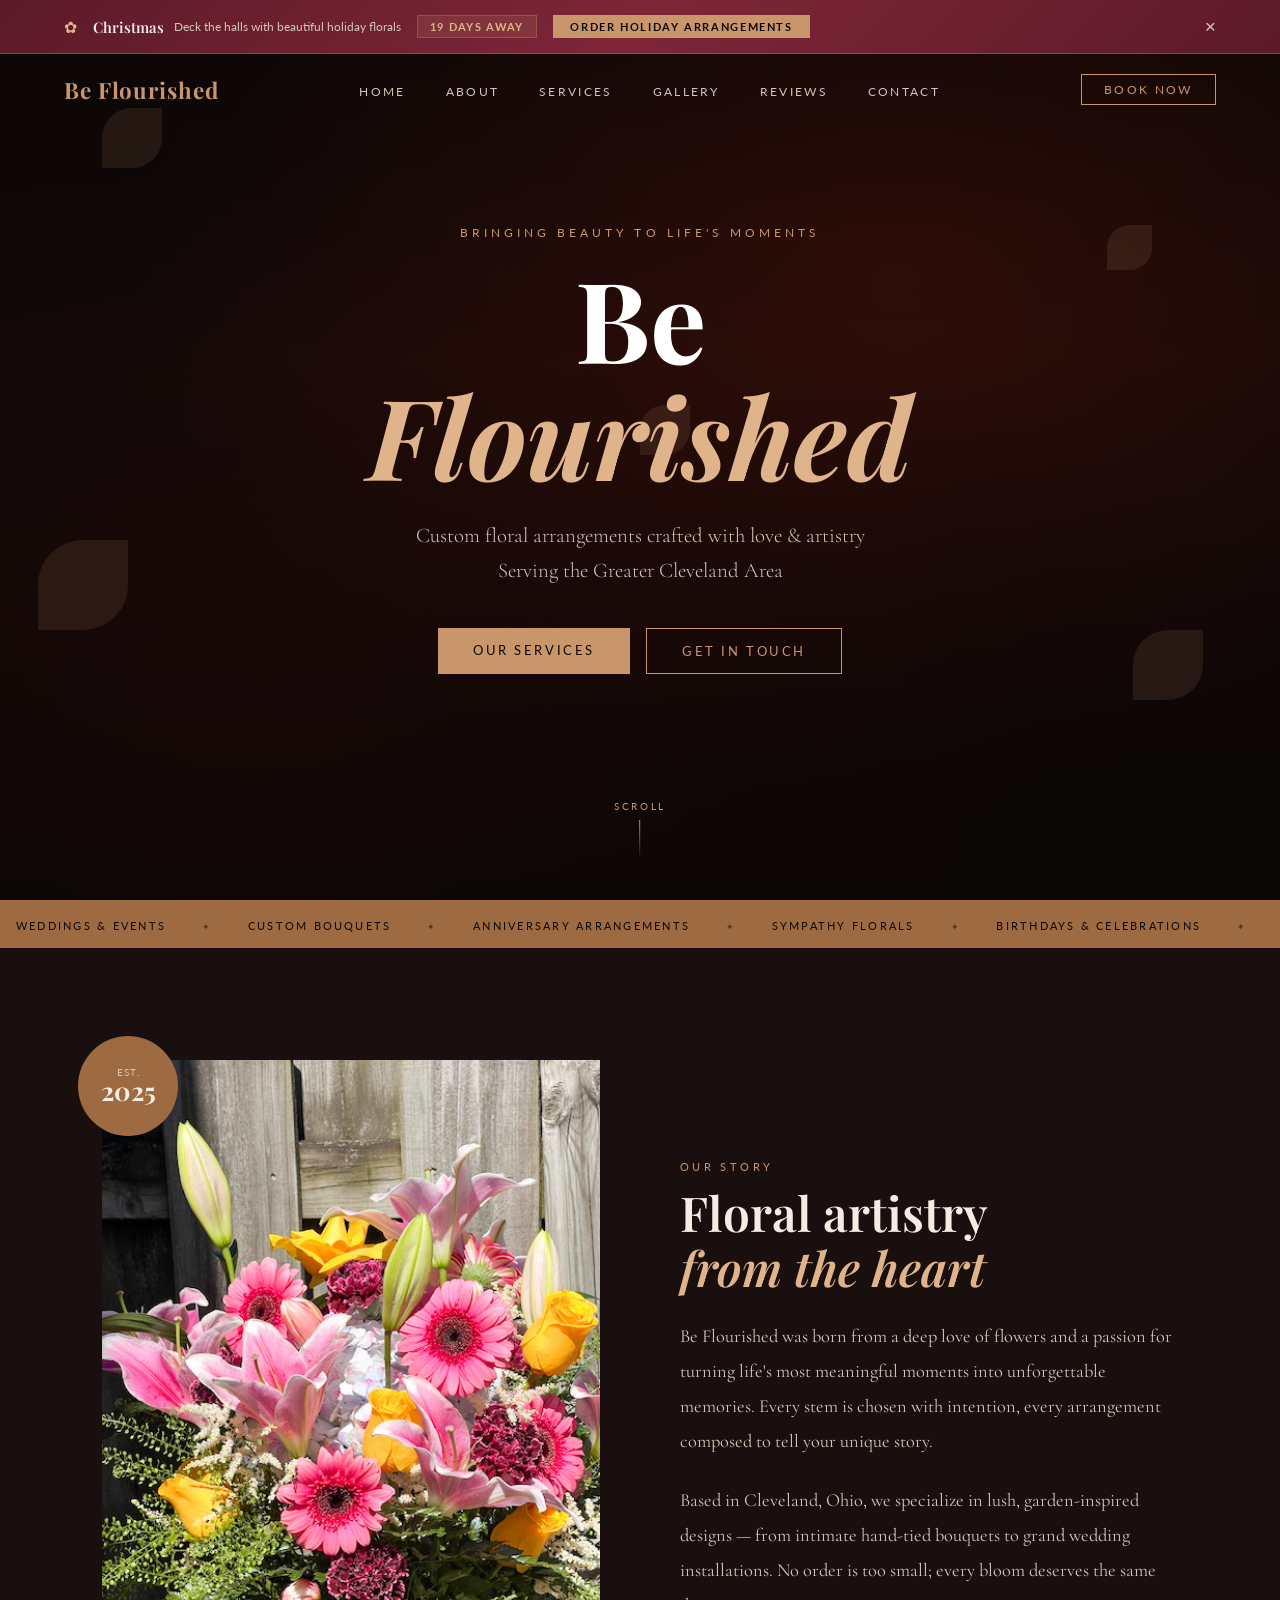
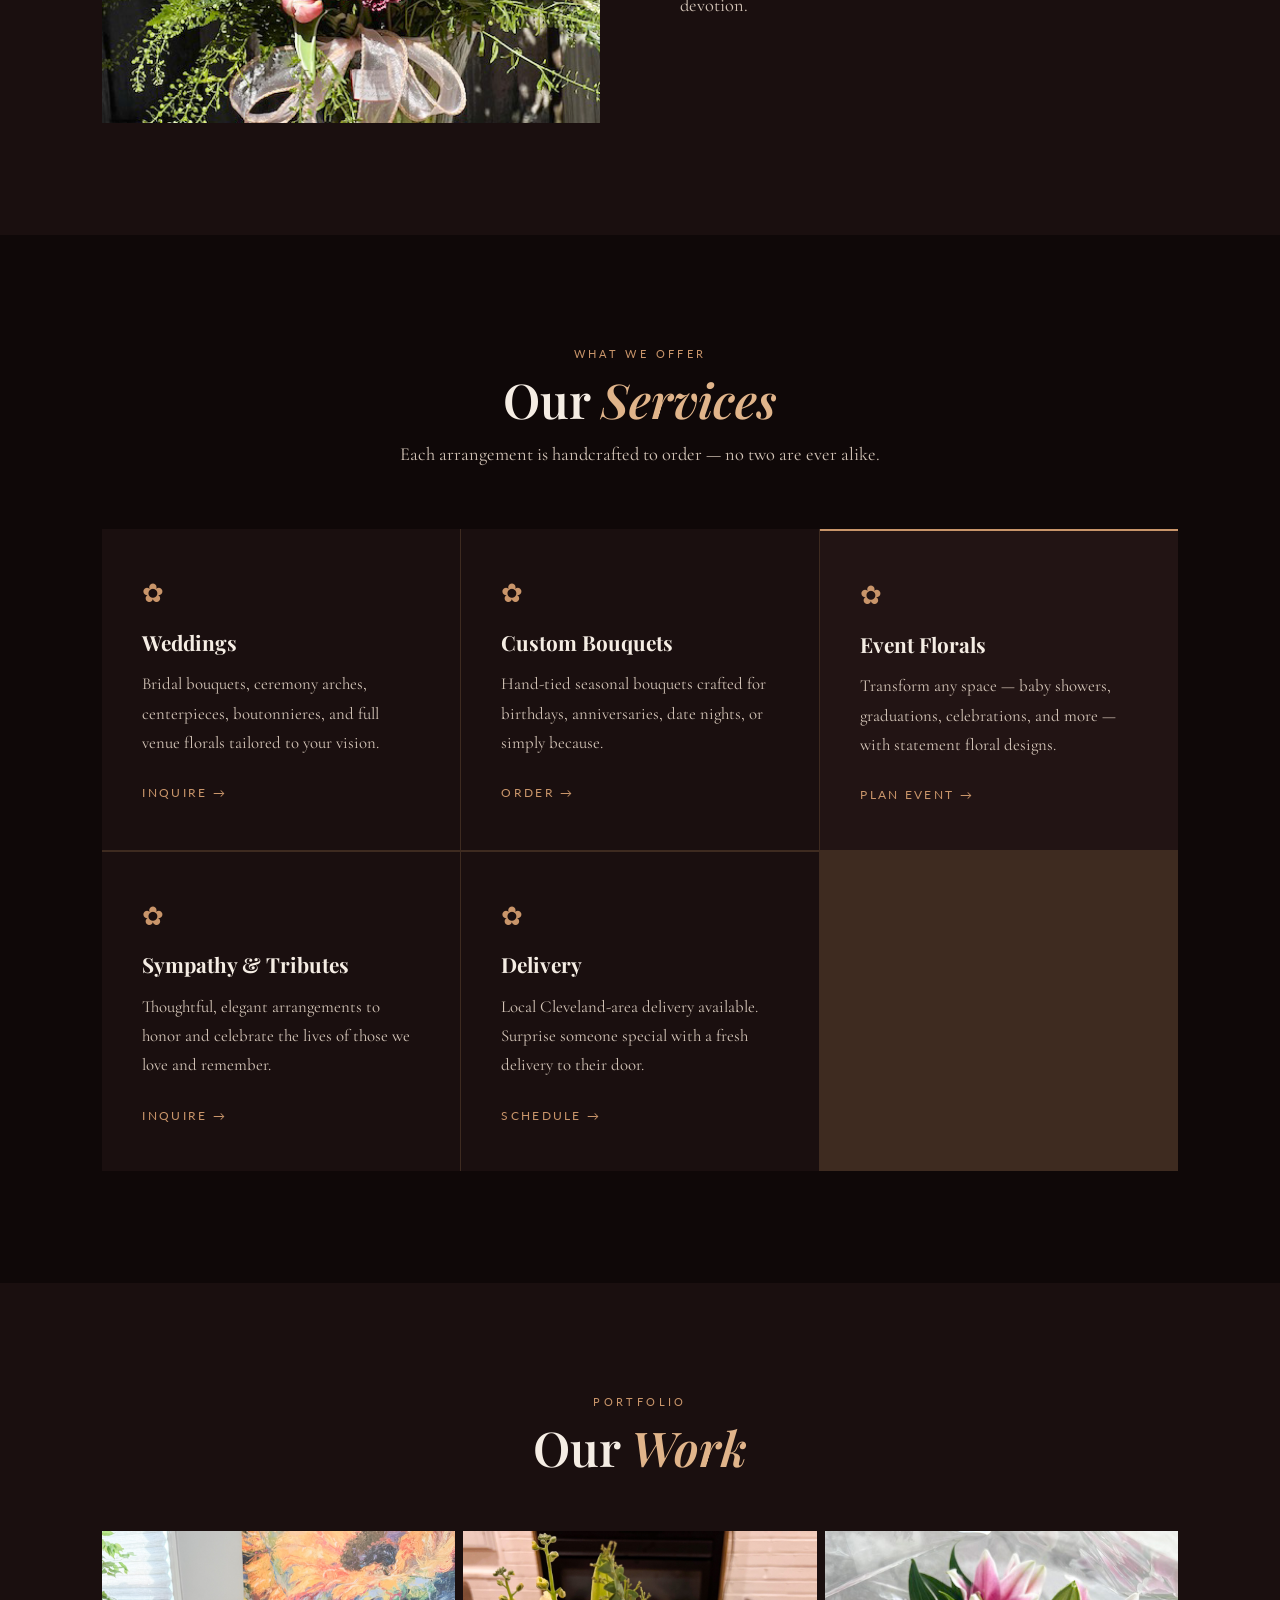
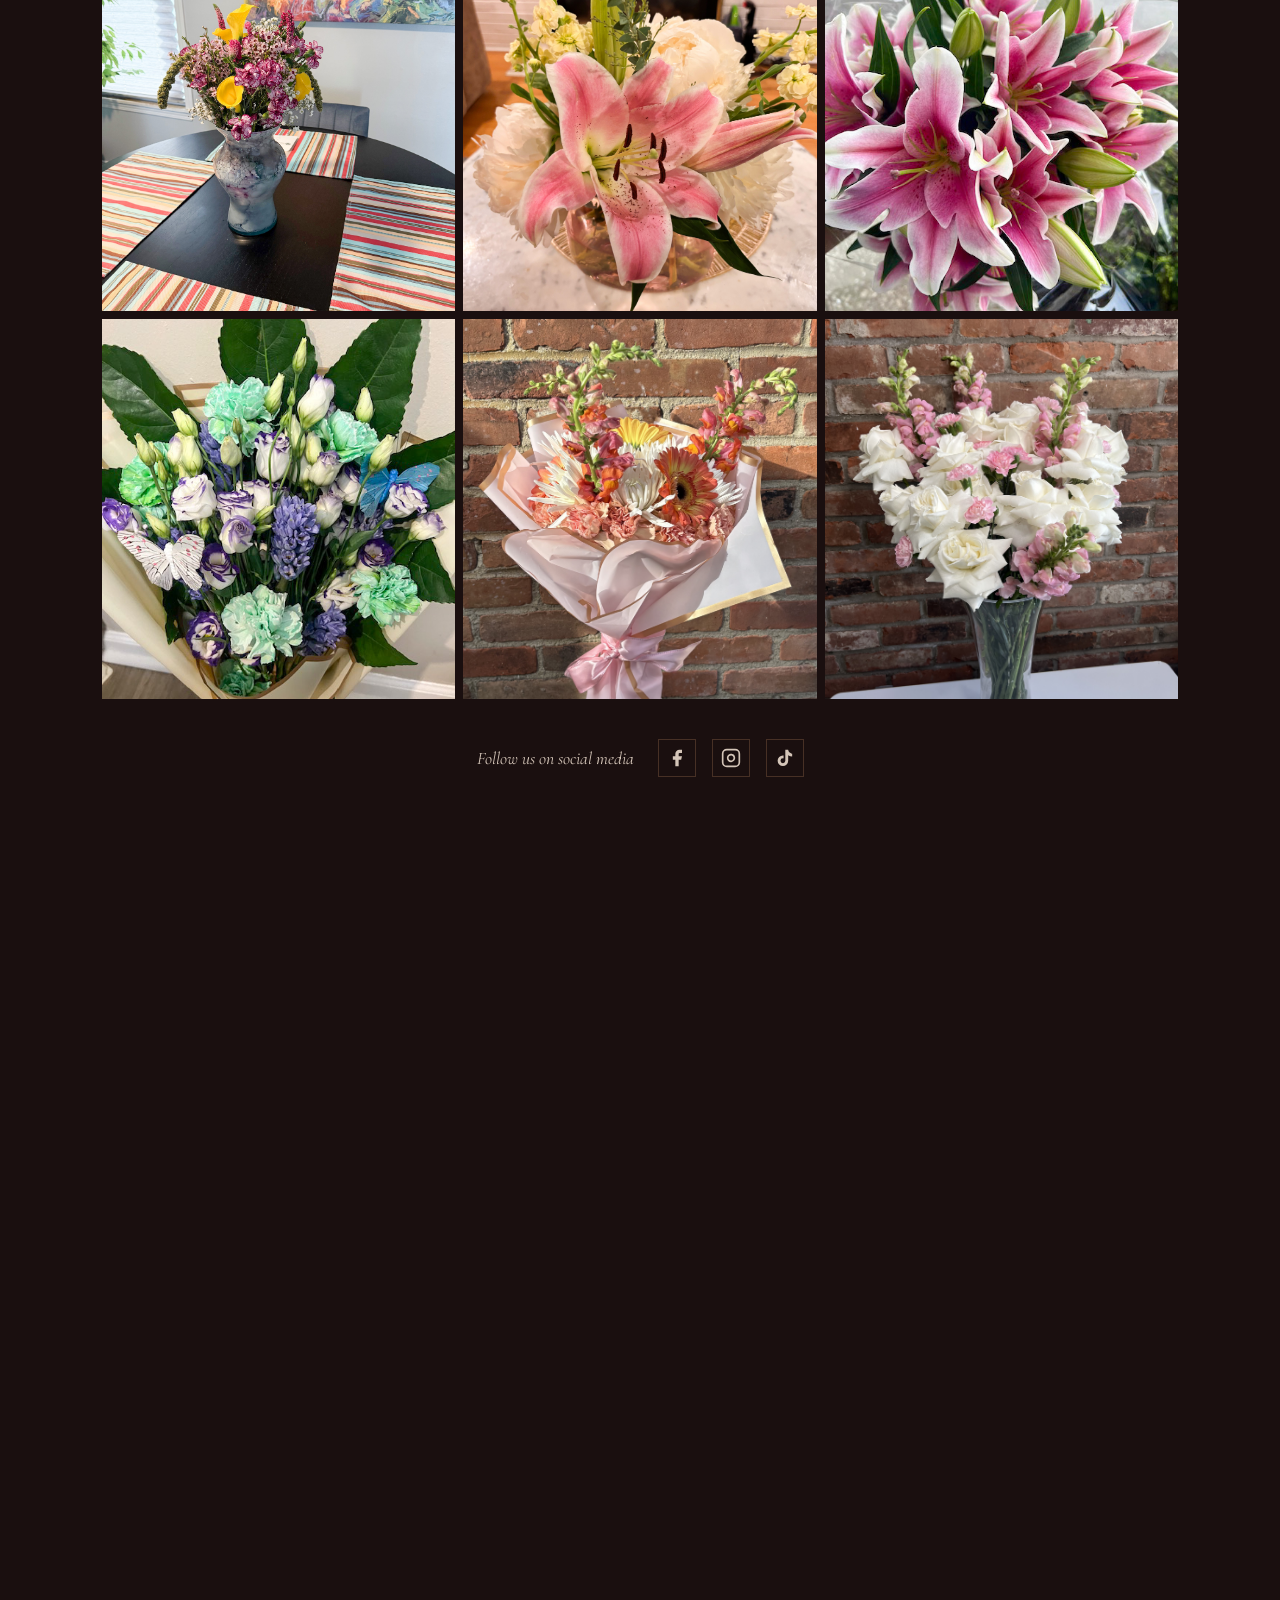
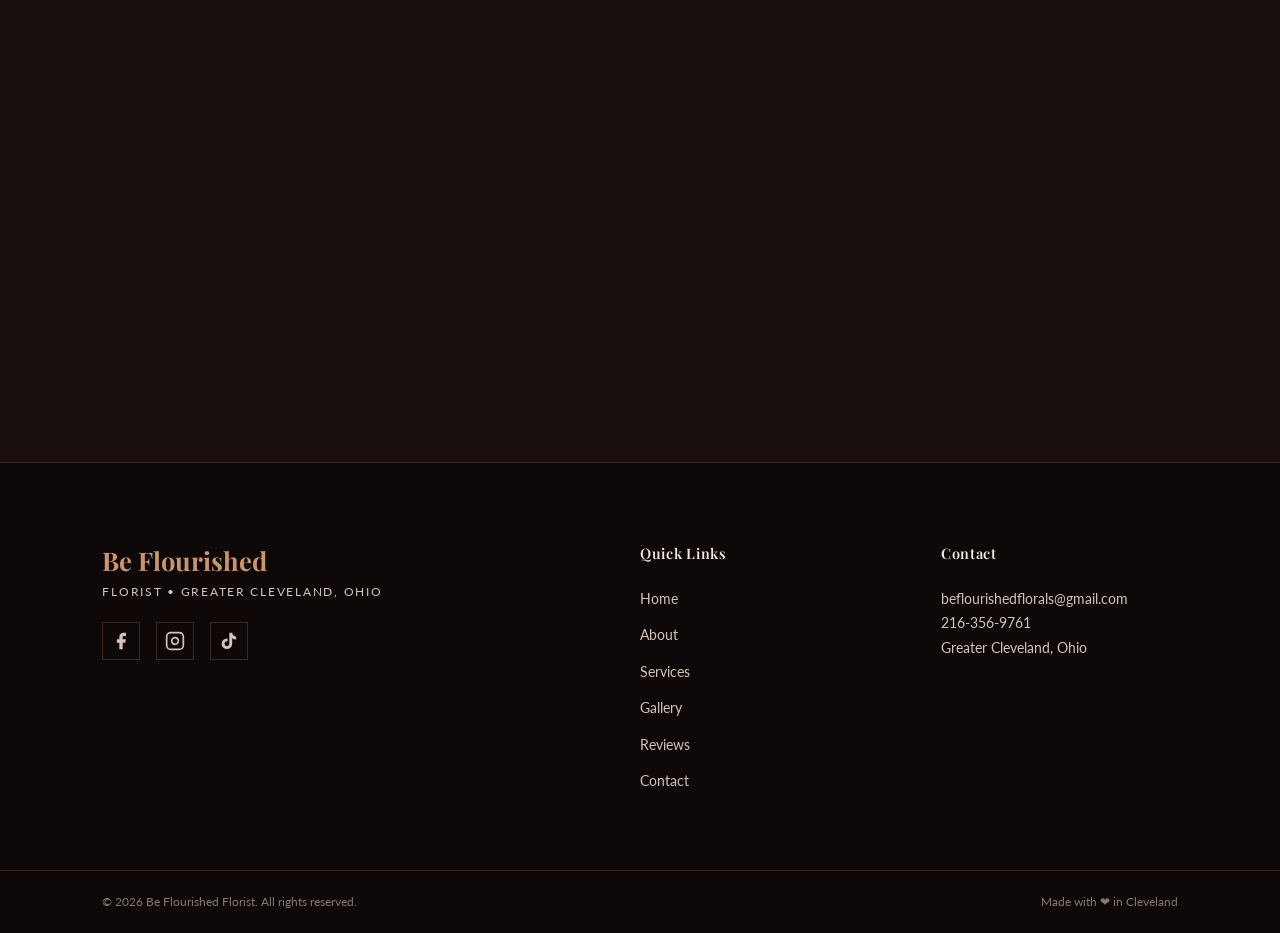
==== commit 242cbf55: "Add Mother's Day payment notice to contact form Shows deadline (May 9), payment-required message, an" ====
--- a/index.html
+++ b/index.html
@@ -262,6 +262,16 @@
       </div>
     </div>
     <div class="contact-right">
+      <div class="mothers-day-notice" id="mothersDayNotice">
+        <div class="mdn-icon">🌸</div>
+        <div class="mdn-text">
+          <strong>Mother's Day Orders — Deadline Saturday, May 9</strong>
+          <p>Due to the upcoming holiday, orders must be placed by <strong>May 9</strong> and <strong>full payment is required at time of booking</strong> to secure your arrangement.</p>
+          <p class="mdn-payment">After submitting this form, please send payment to:<br>
+            <a href="PAYMENT_LINK_HERE" class="mdn-pay-link">PAYMENT_LINK_HERE</a>
+          </p>
+        </div>
+      </div>
       <form class="contact-form" id="contactForm" data-formspree-id="xeevnpgd">
         <div class="form-row">
           <div class="form-group">
@@ -305,6 +315,11 @@
         <div class="success-icon">&#10003;</div>
         <h3>Message Sent!</h3>
         <p>Thank you for reaching out. We'll be in touch within 24 hours to discuss your beautiful arrangement.</p>
+        <div class="success-payment-reminder">
+          <strong>🌸 Mother's Day reminder:</strong> To confirm your order, please send payment to:<br>
+          <a href="PAYMENT_LINK_HERE" class="mdn-pay-link">PAYMENT_LINK_HERE</a><br>
+          <span style="font-size:0.82rem;opacity:0.75">Your arrangement is not reserved until payment is received.</span>
+        </div>
       </div>
     </div>
   </section>
--- a/styles.css
+++ b/styles.css
@@ -1244,3 +1244,47 @@
     margin: 0 auto;
   }
 }
+
+/* ── Mother's Day Payment Notice ── */
+.mothers-day-notice {
+  display: flex;
+  gap: 1rem;
+  align-items: flex-start;
+  background: var(--bg3);
+  border-left: 3px solid var(--gold);
+  border-radius: 0 4px 4px 0;
+  padding: 1rem 1.2rem;
+  margin-bottom: 1.5rem;
+}
+.mdn-icon { font-size: 1.5rem; line-height: 1; flex-shrink: 0; margin-top: 0.1rem; }
+.mdn-text { font-size: 0.9rem; color: var(--cream); }
+.mdn-text strong { color: var(--gold-lt); font-size: 0.95rem; display: block; margin-bottom: 0.35rem; }
+.mdn-text p { margin: 0.35rem 0 0; opacity: 0.9; }
+.mdn-payment { margin-top: 0.75rem !important; }
+.mdn-pay-link {
+  display: inline-block;
+  margin-top: 0.5rem;
+  padding: 0.45rem 1rem;
+  border: 1px solid var(--gold);
+  border-radius: 3px;
+  color: var(--gold-lt);
+  font-weight: 700;
+  letter-spacing: 0.02em;
+  text-decoration: none;
+  transition: background 0.2s;
+}
+.mdn-pay-link:hover { background: rgba(201,149,106,0.12); }
+.success-payment-reminder {
+  margin-top: 1.25rem;
+  padding: 0.9rem 1rem;
+  background: var(--bg3);
+  border-left: 3px solid var(--gold);
+  border-radius: 0 4px 4px 0;
+  font-size: 0.88rem;
+  color: var(--cream);
+  line-height: 1.6;
+}
+.success-payment-reminder strong { color: var(--gold-lt); }
+@media (max-width: 520px) {
+  .mothers-day-notice { flex-direction: column; gap: 0.5rem; }
+}
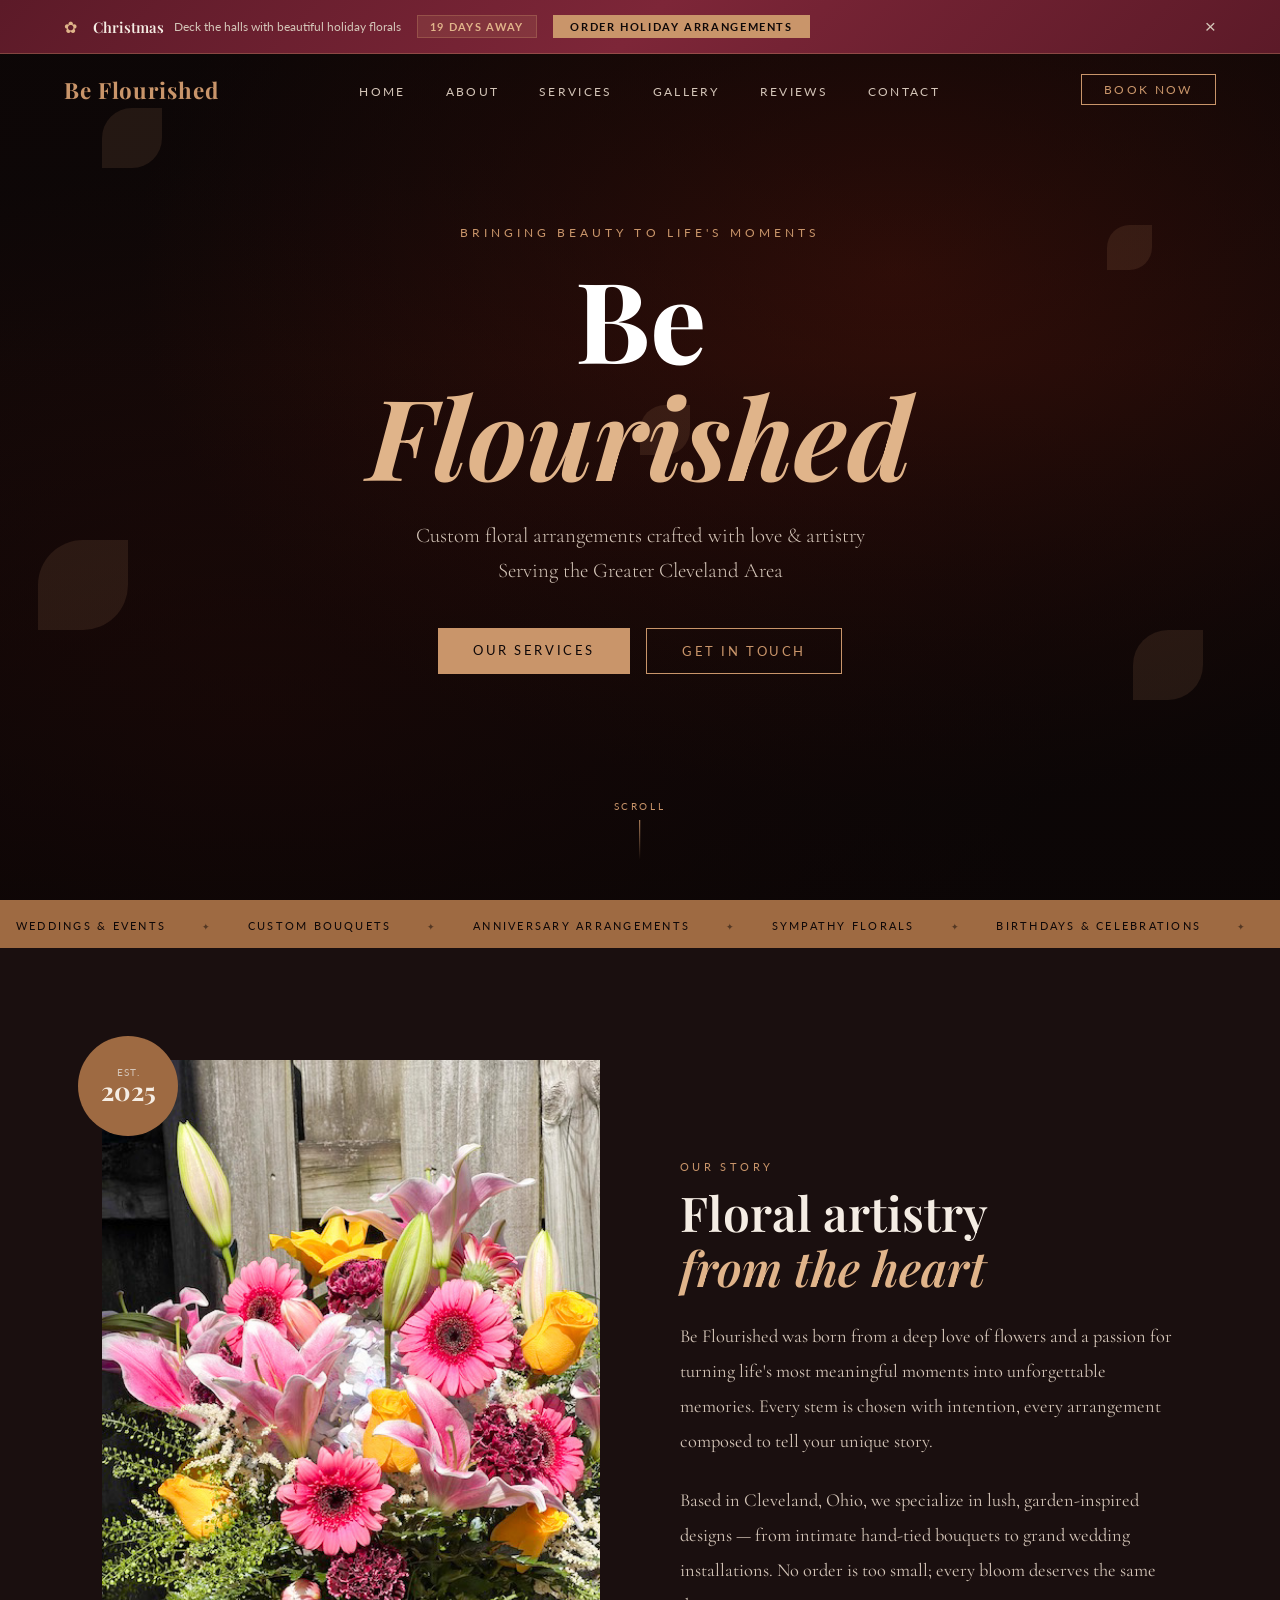
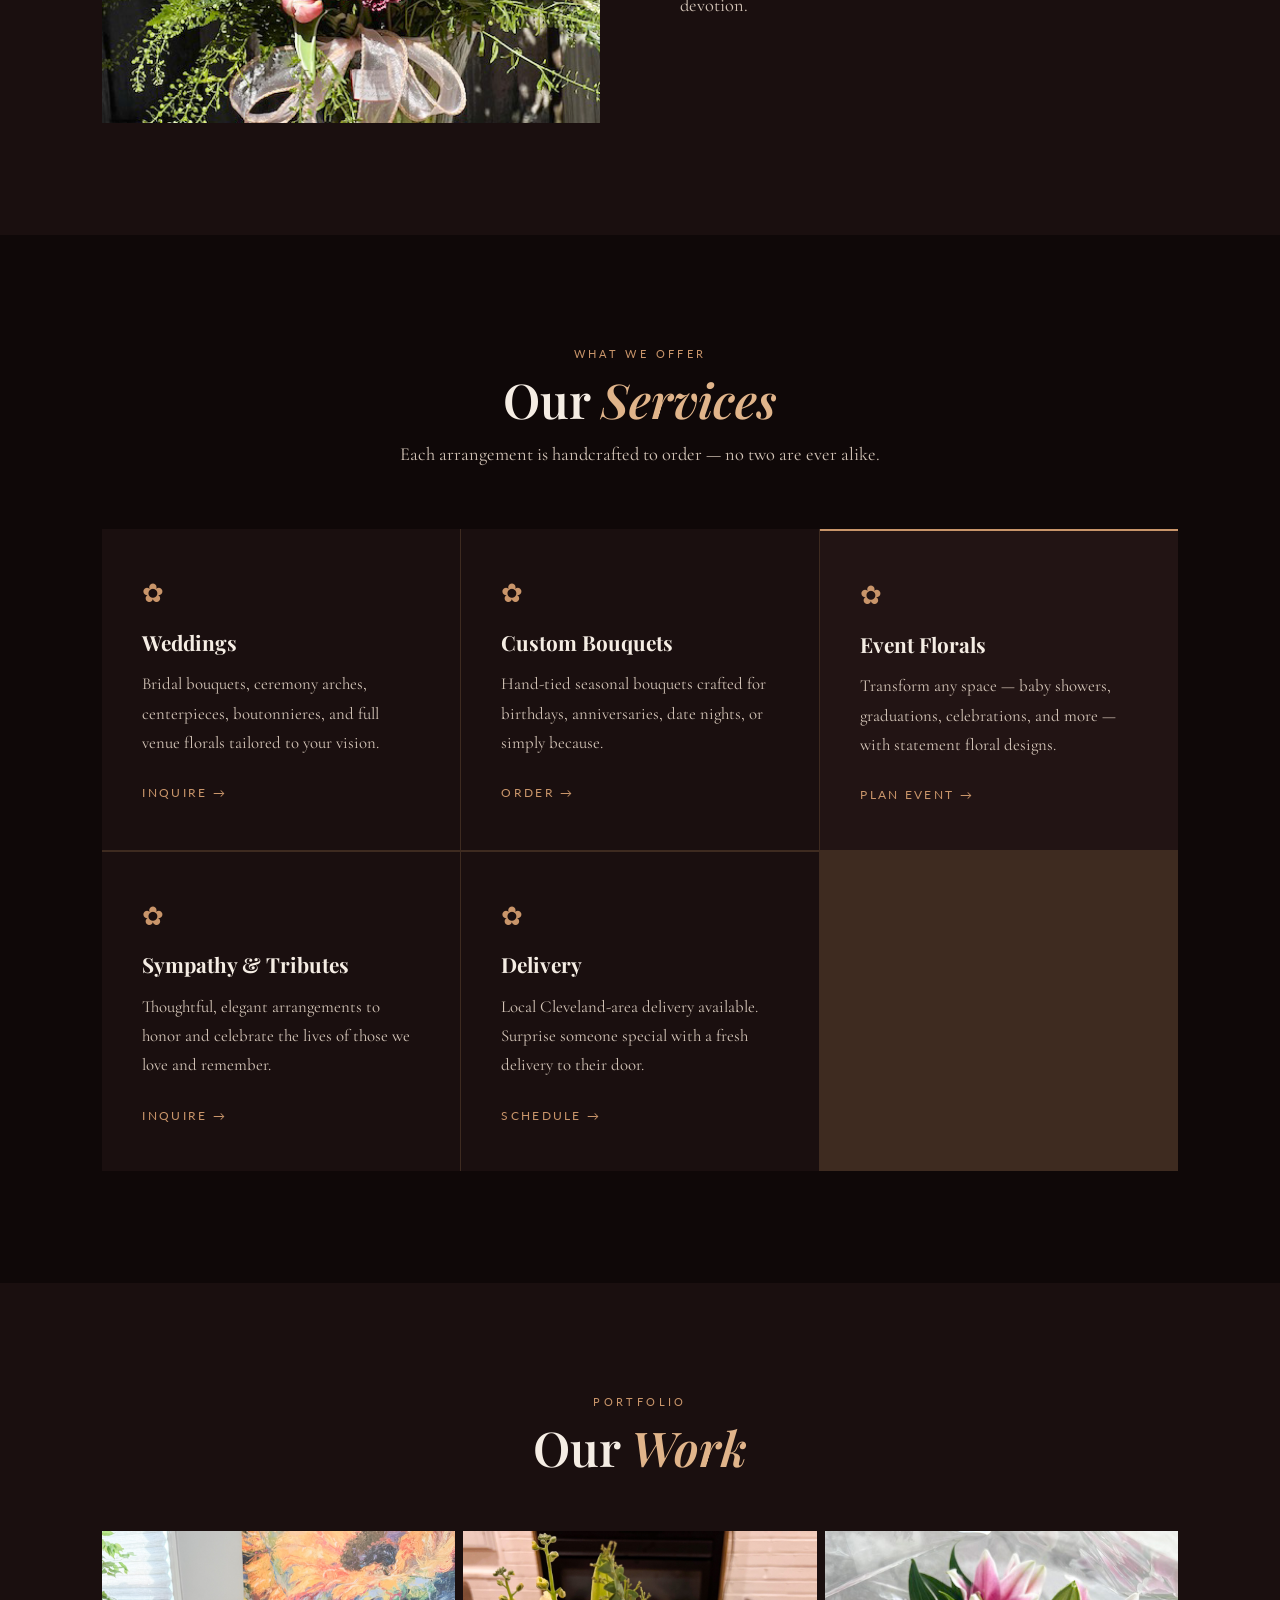
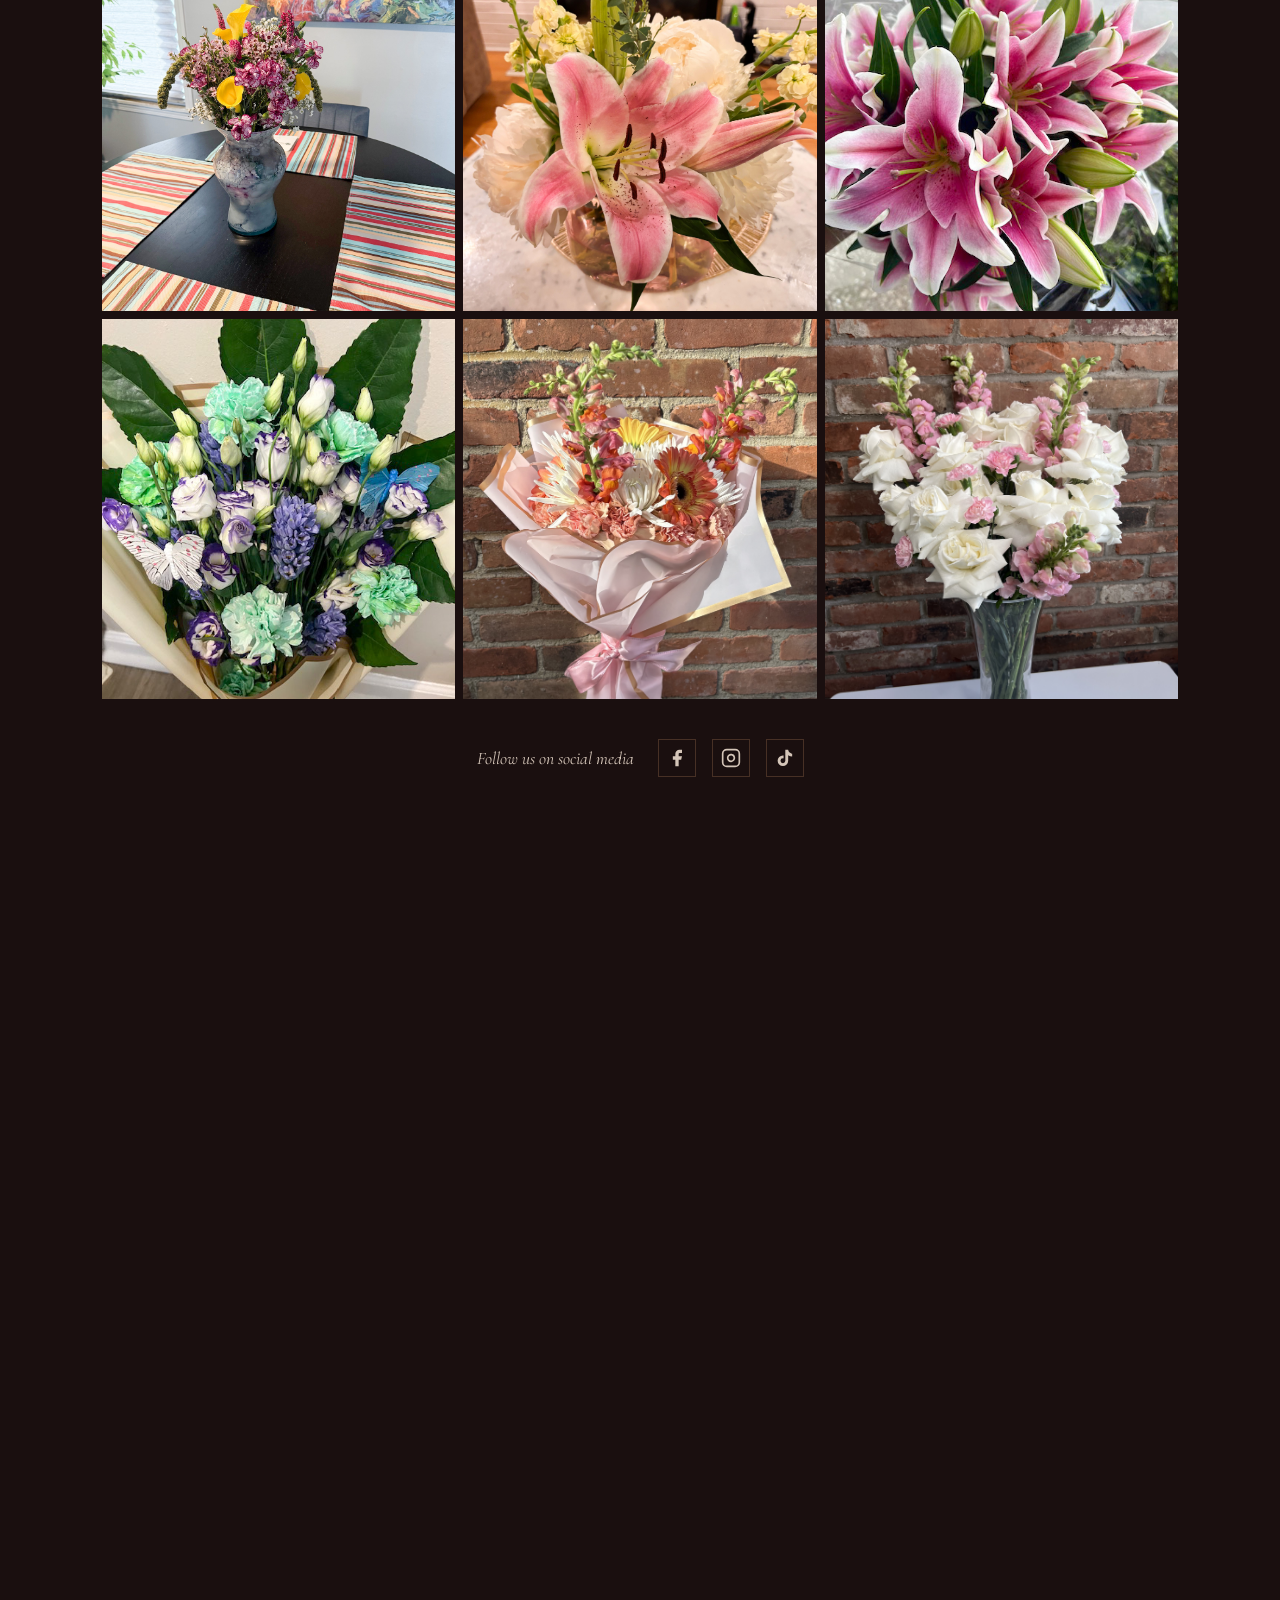
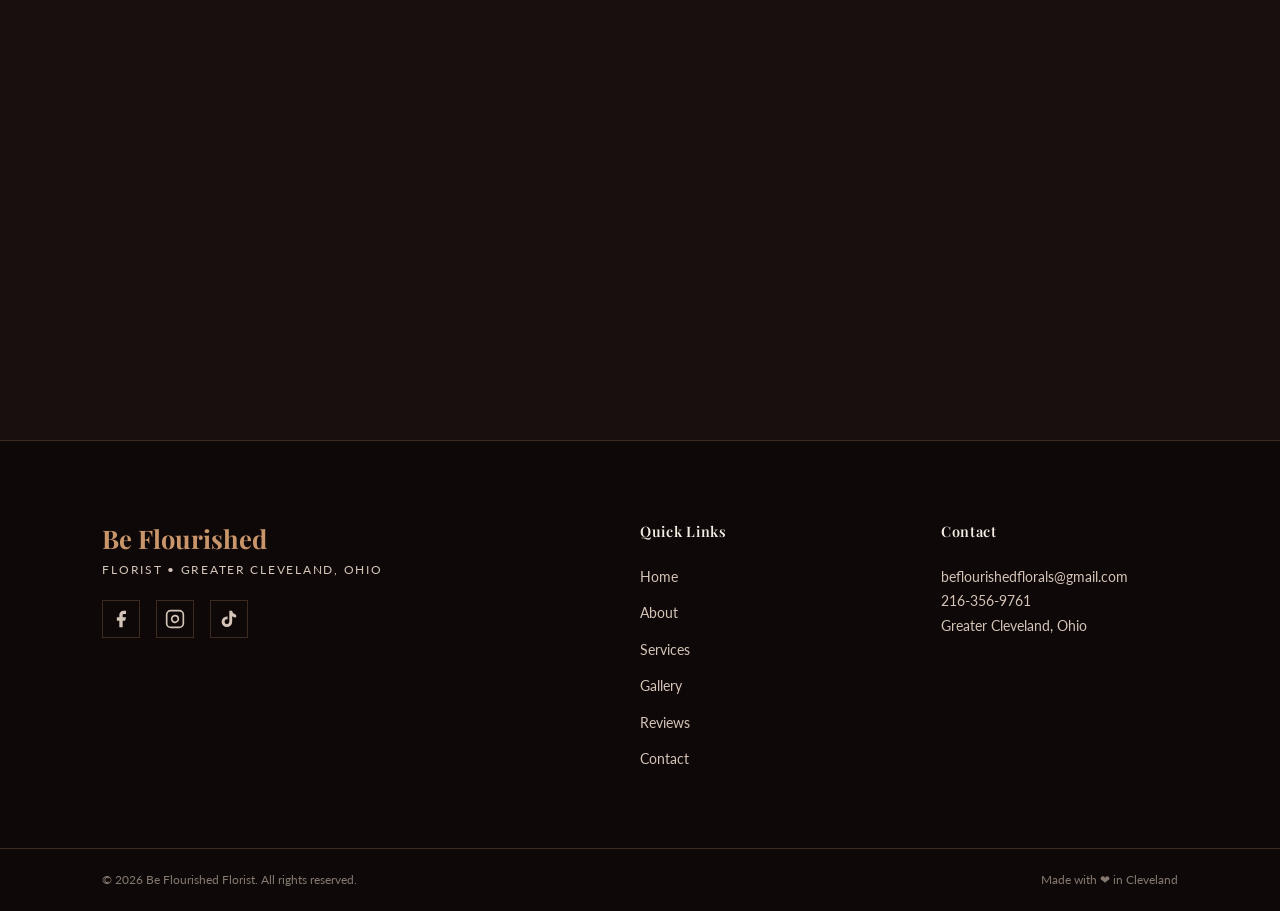
==== commit 44f52ec9: "Restructure Mother's Day banner with prominent header card Replace icon+text row with card layout: P" ====
--- a/index.html
+++ b/index.html
@@ -263,11 +263,13 @@
     </div>
     <div class="contact-right">
       <div class="mothers-day-notice" id="mothersDayNotice">
-        <div class="mdn-icon">🌸</div>
-        <div class="mdn-text">
-          <strong>Mother's Day Orders — Deadline Saturday, May 9</strong>
-          <p>Due to the upcoming holiday, orders must be placed by <strong>May 9</strong> and <strong>full payment is required at time of booking</strong> to secure your arrangement.</p>
-          <p class="mdn-payment">After submitting this form, please send payment to:<br>
+        <div class="mdn-header">
+          <span class="mdn-title">🌸 Mother's Day</span>
+          <span class="mdn-deadline-pill">Deadline: Sat May 9</span>
+        </div>
+        <div class="mdn-body">
+          <p>Full payment is required at time of booking to secure your arrangement. Orders placed after May 9 cannot be guaranteed.</p>
+          <p class="mdn-payment">After submitting this form, please send payment to confirm your order:<br>
             <a href="PAYMENT_LINK_HERE" class="mdn-pay-link">PAYMENT_LINK_HERE</a>
           </p>
         </div>
--- a/styles.css
+++ b/styles.css
@@ -1247,19 +1247,44 @@
 
 /* ── Mother's Day Payment Notice ── */
 .mothers-day-notice {
-  display: flex;
-  gap: 1rem;
-  align-items: flex-start;
   background: var(--bg3);
-  border-left: 3px solid var(--gold);
-  border-radius: 0 4px 4px 0;
-  padding: 1rem 1.2rem;
+  border: 1px solid var(--border);
+  border-radius: 6px;
+  overflow: hidden;
   margin-bottom: 1.5rem;
 }
-.mdn-icon { font-size: 1.5rem; line-height: 1; flex-shrink: 0; margin-top: 0.1rem; }
-.mdn-text { font-size: 0.9rem; color: var(--cream); }
-.mdn-text strong { color: var(--gold-lt); font-size: 0.95rem; display: block; margin-bottom: 0.35rem; }
-.mdn-text p { margin: 0.35rem 0 0; opacity: 0.9; }
+.mdn-header {
+  display: flex;
+  align-items: center;
+  justify-content: space-between;
+  background: rgba(201,149,106,0.12);
+  border-bottom: 1px solid var(--border);
+  padding: 0.65rem 1rem;
+}
+.mdn-title {
+  font-family: 'Playfair Display', serif;
+  font-size: 1.15rem;
+  color: var(--gold-lt);
+  letter-spacing: 0.02em;
+}
+.mdn-deadline-pill {
+  font-size: 0.75rem;
+  font-weight: 700;
+  letter-spacing: 0.03em;
+  padding: 0.2rem 0.6rem;
+  border-radius: 20px;
+  background: rgba(192,80,80,0.2);
+  border: 1px solid rgba(192,80,80,0.4);
+  color: #e08080;
+  white-space: nowrap;
+}
+.mdn-body {
+  padding: 0.85rem 1rem;
+  font-size: 0.88rem;
+  color: var(--cream);
+  line-height: 1.6;
+}
+.mdn-body p { margin: 0; opacity: 0.9; }
 .mdn-payment { margin-top: 0.75rem !important; }
 .mdn-pay-link {
   display: inline-block;
@@ -1285,6 +1310,6 @@
   line-height: 1.6;
 }
 .success-payment-reminder strong { color: var(--gold-lt); }
-@media (max-width: 520px) {
-  .mothers-day-notice { flex-direction: column; gap: 0.5rem; }
-}
+@media (max-width: 420px) {
+  .mdn-header { flex-direction: column; align-items: flex-start; gap: 0.4rem; }
+}
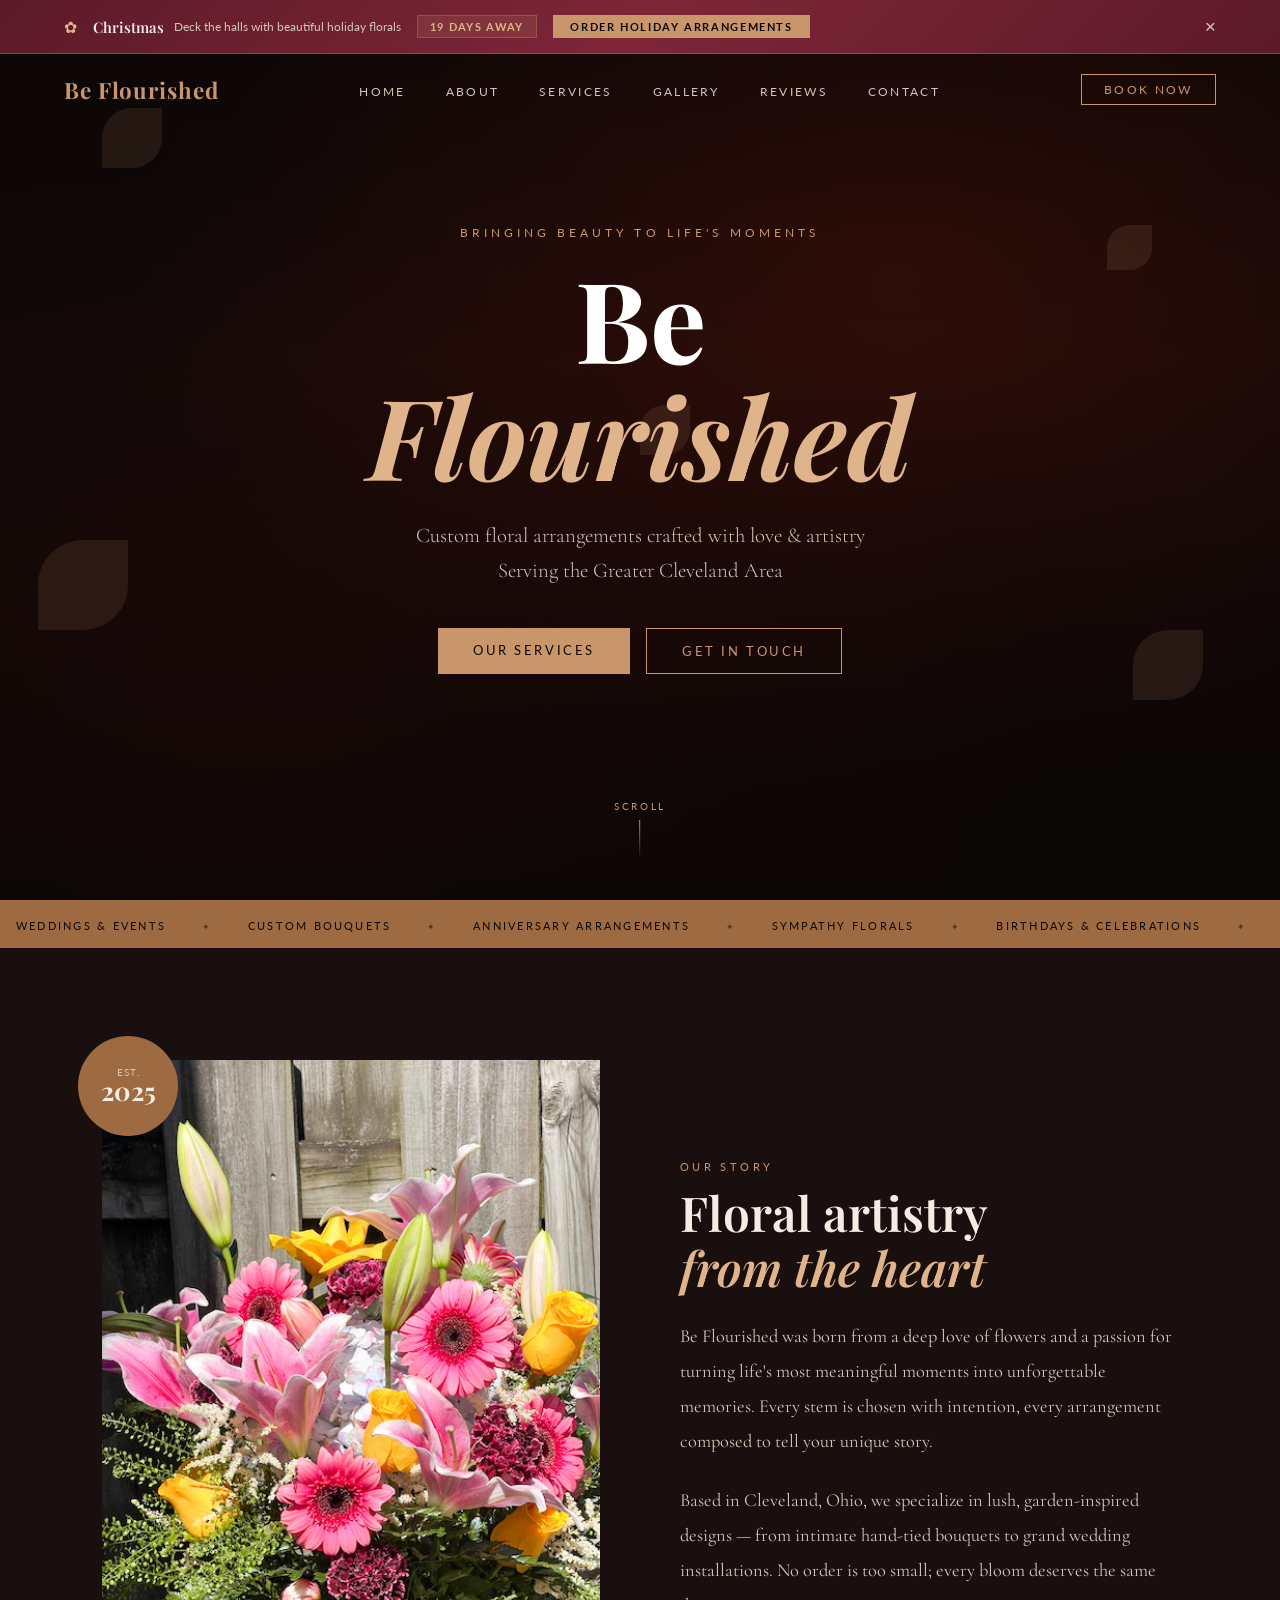
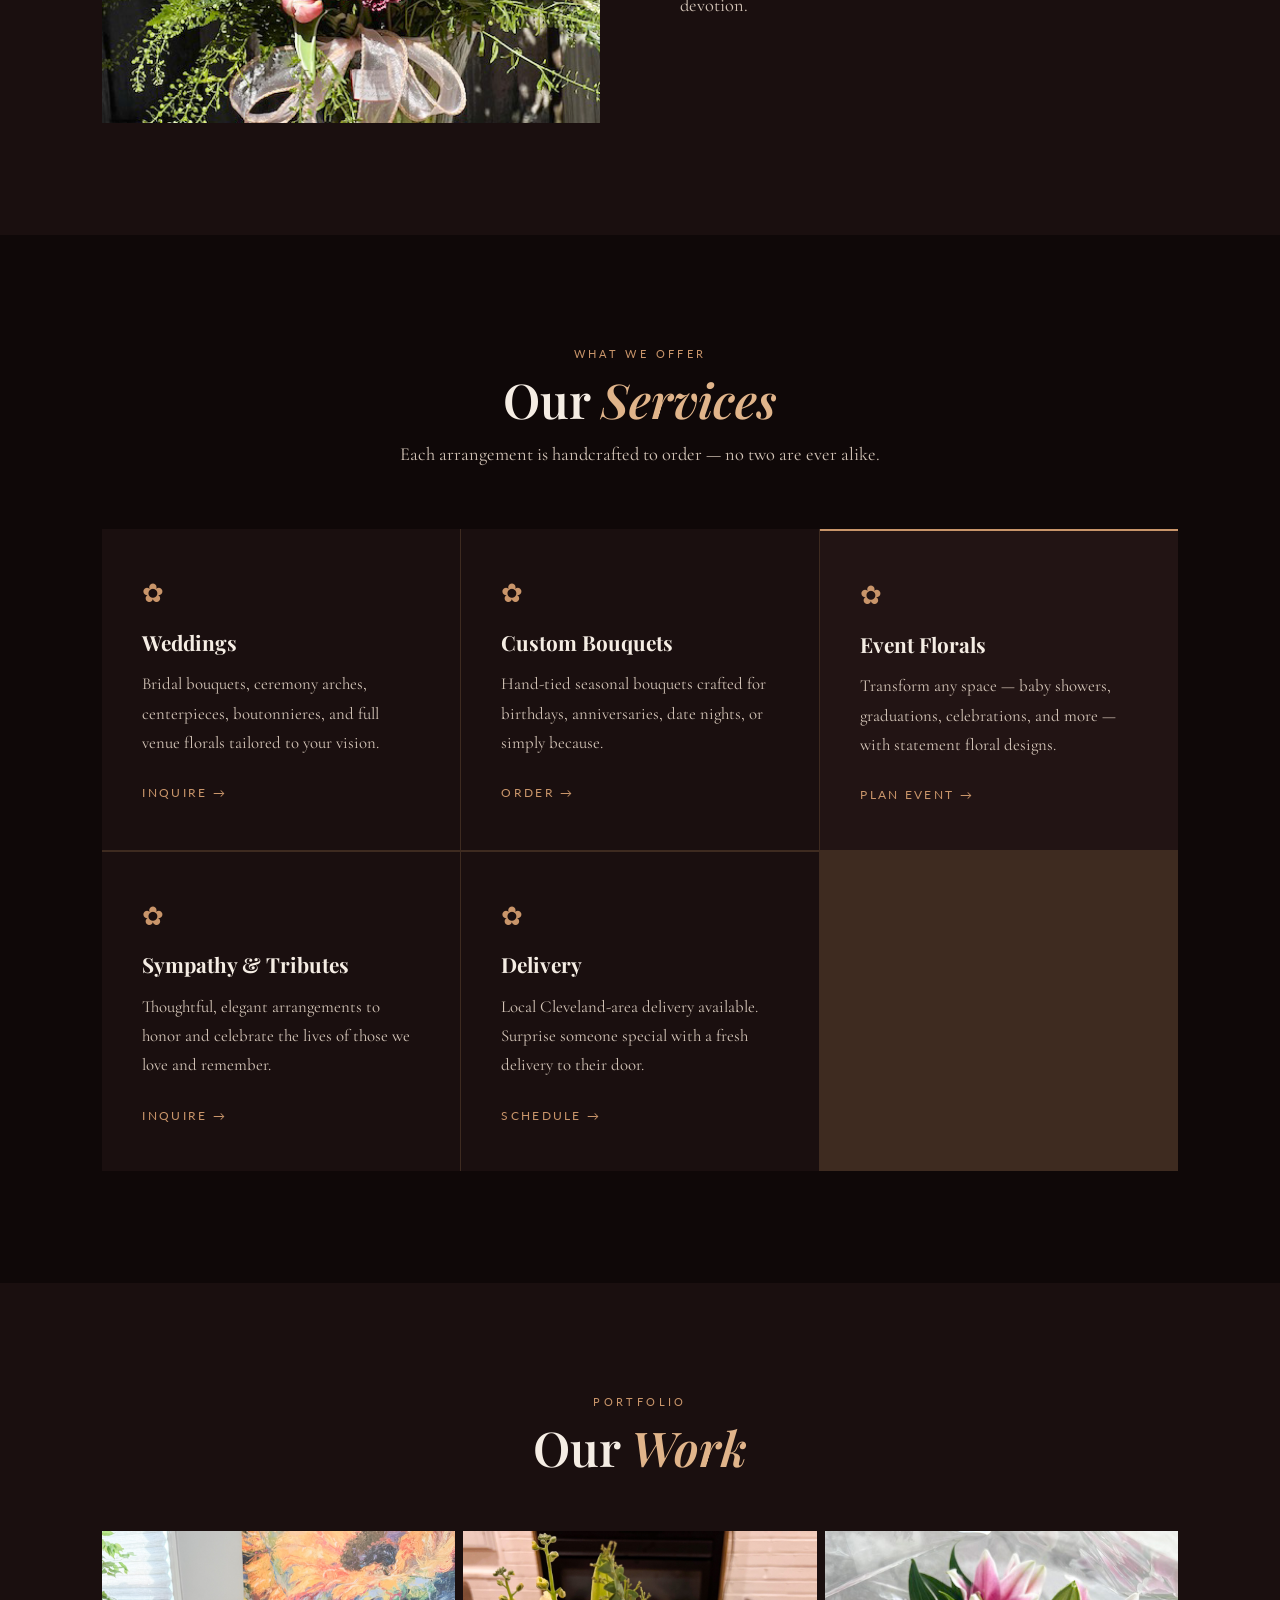
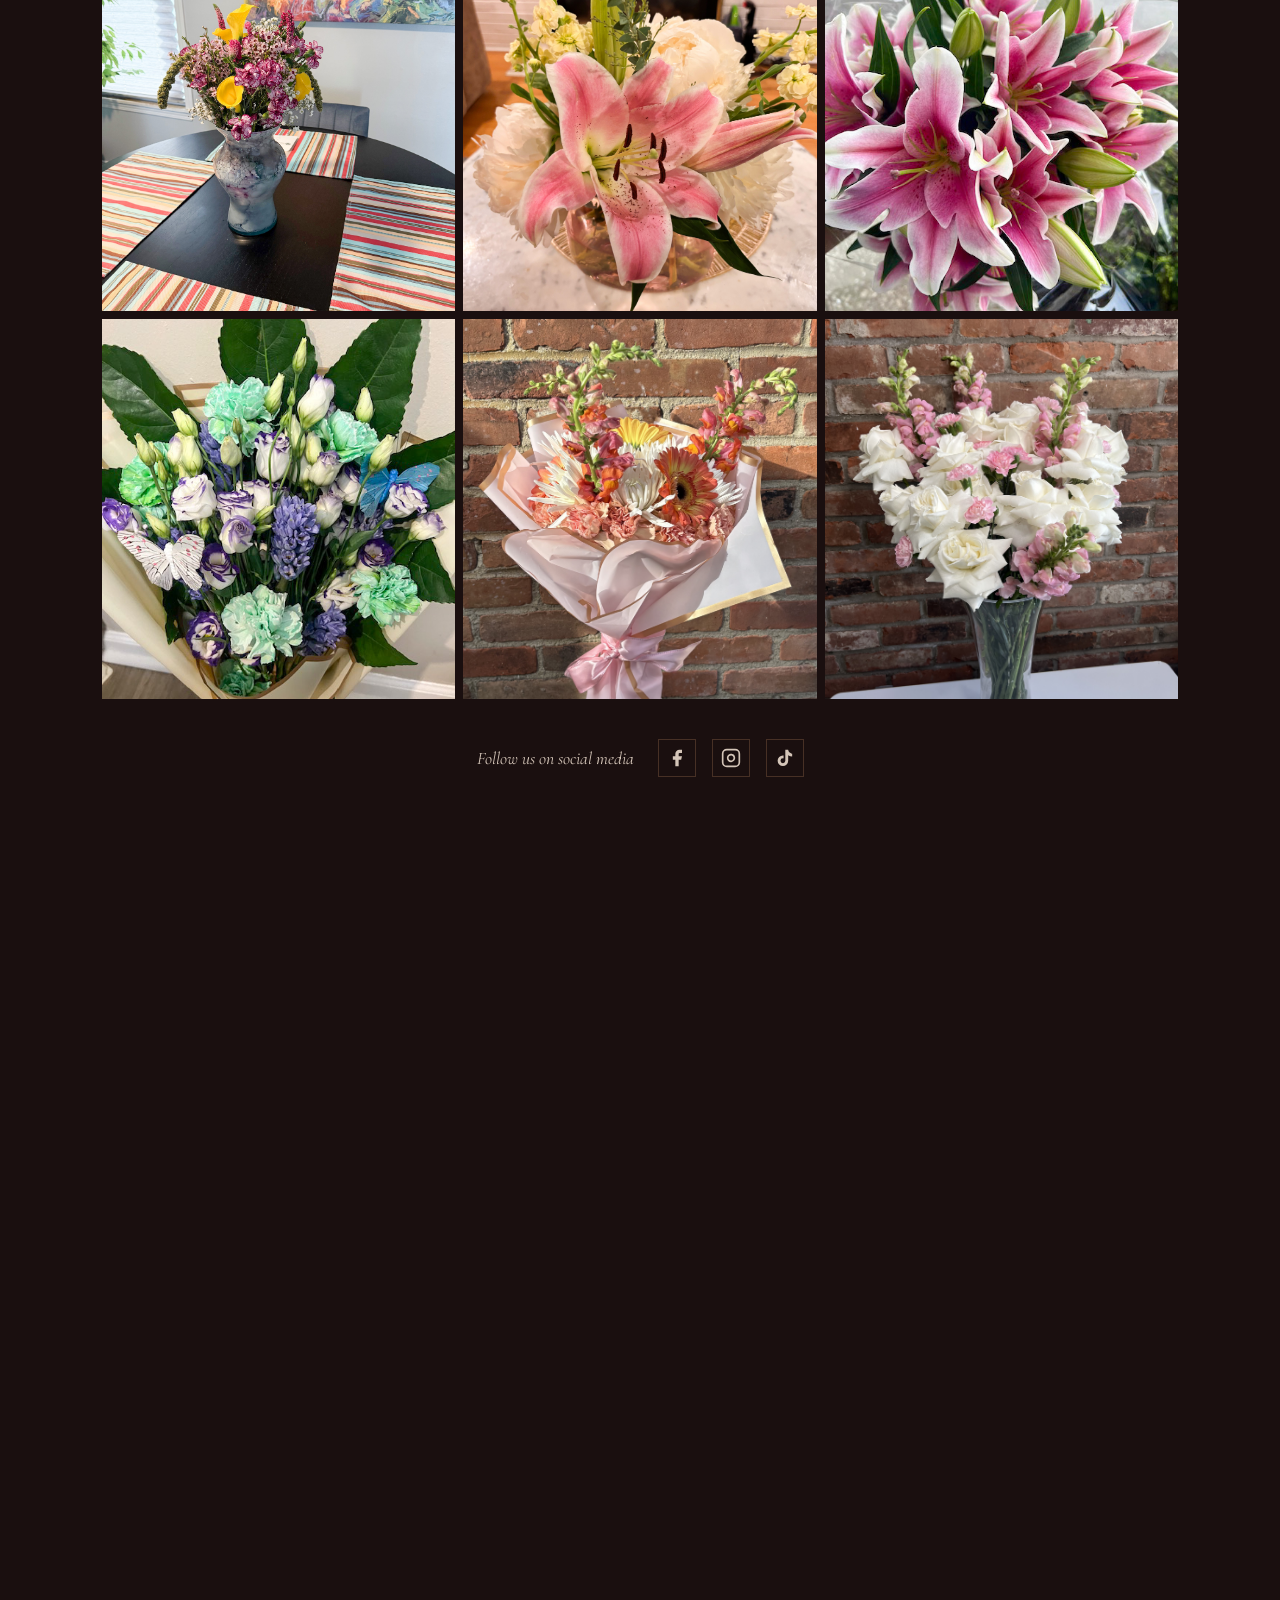
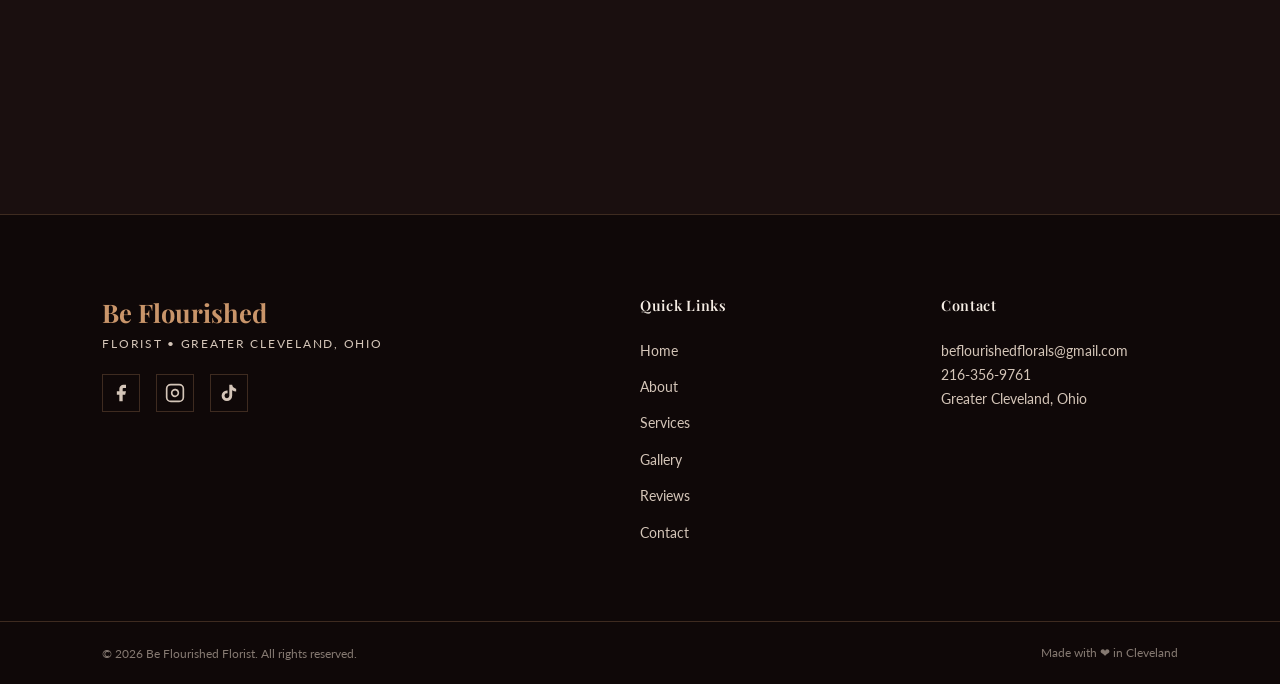
==== commit 8380ed41: "Self-updating holiday order notice — date-driven show/hide, remove Pre-Order language - Replace hard" ====
--- a/index.html
+++ b/index.html
@@ -262,18 +262,7 @@
       </div>
     </div>
     <div class="contact-right">
-      <div class="mothers-day-notice" id="mothersDayNotice">
-        <div class="mdn-header">
-          <span class="mdn-title">🌸 Mother's Day</span>
-          <span class="mdn-deadline-pill">Deadline: Sat May 9</span>
-        </div>
-        <div class="mdn-body">
-          <p>Full payment is required at time of booking to secure your arrangement. Orders placed after May 9 cannot be guaranteed.</p>
-          <p class="mdn-payment">After submitting this form, please send payment to confirm your order:<br>
-            <a href="PAYMENT_LINK_HERE" class="mdn-pay-link">PAYMENT_LINK_HERE</a>
-          </p>
-        </div>
-      </div>
+      <div id="holidayNotice" class="mothers-day-notice" style="display:none"></div>
       <form class="contact-form" id="contactForm" data-formspree-id="xeevnpgd">
         <div class="form-row">
           <div class="form-group">
--- a/styles.css
+++ b/styles.css
@@ -1263,20 +1263,22 @@
 }
 .mdn-title {
   font-family: 'Playfair Display', serif;
-  font-size: 1.15rem;
+  font-size: 1.1rem;
   color: var(--gold-lt);
   letter-spacing: 0.02em;
+  min-width: 0;
 }
 .mdn-deadline-pill {
-  font-size: 0.75rem;
+  font-size: 0.72rem;
   font-weight: 700;
   letter-spacing: 0.03em;
-  padding: 0.2rem 0.6rem;
+  padding: 0.2rem 0.55rem;
   border-radius: 20px;
   background: rgba(192,80,80,0.2);
   border: 1px solid rgba(192,80,80,0.4);
   color: #e08080;
   white-space: nowrap;
+  flex-shrink: 0;
 }
 .mdn-body {
   padding: 0.85rem 1rem;
@@ -1310,6 +1312,7 @@
   line-height: 1.6;
 }
 .success-payment-reminder strong { color: var(--gold-lt); }
-@media (max-width: 420px) {
-  .mdn-header { flex-direction: column; align-items: flex-start; gap: 0.4rem; }
-}
+@media (max-width: 600px) {
+  .mdn-header { flex-wrap: wrap; gap: 0.4rem; }
+  .mdn-title { font-size: 1rem; }
+}
